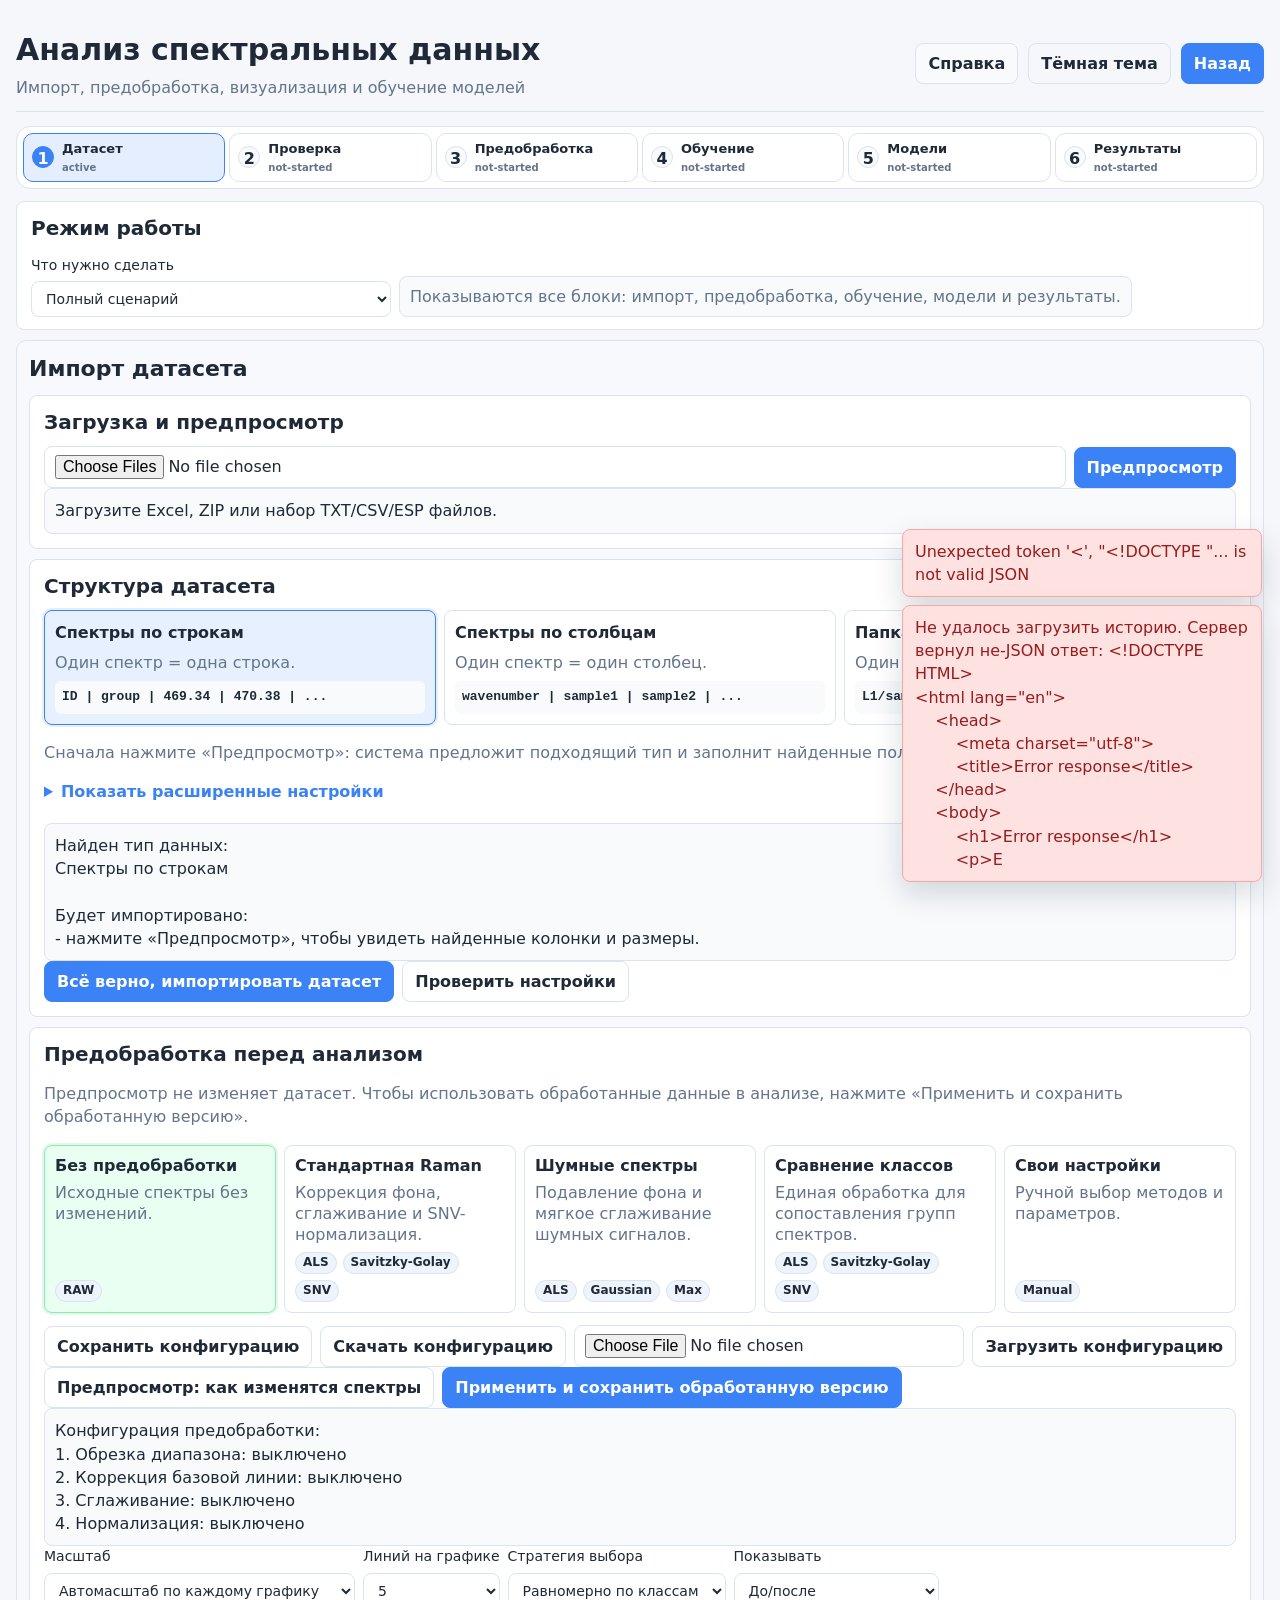
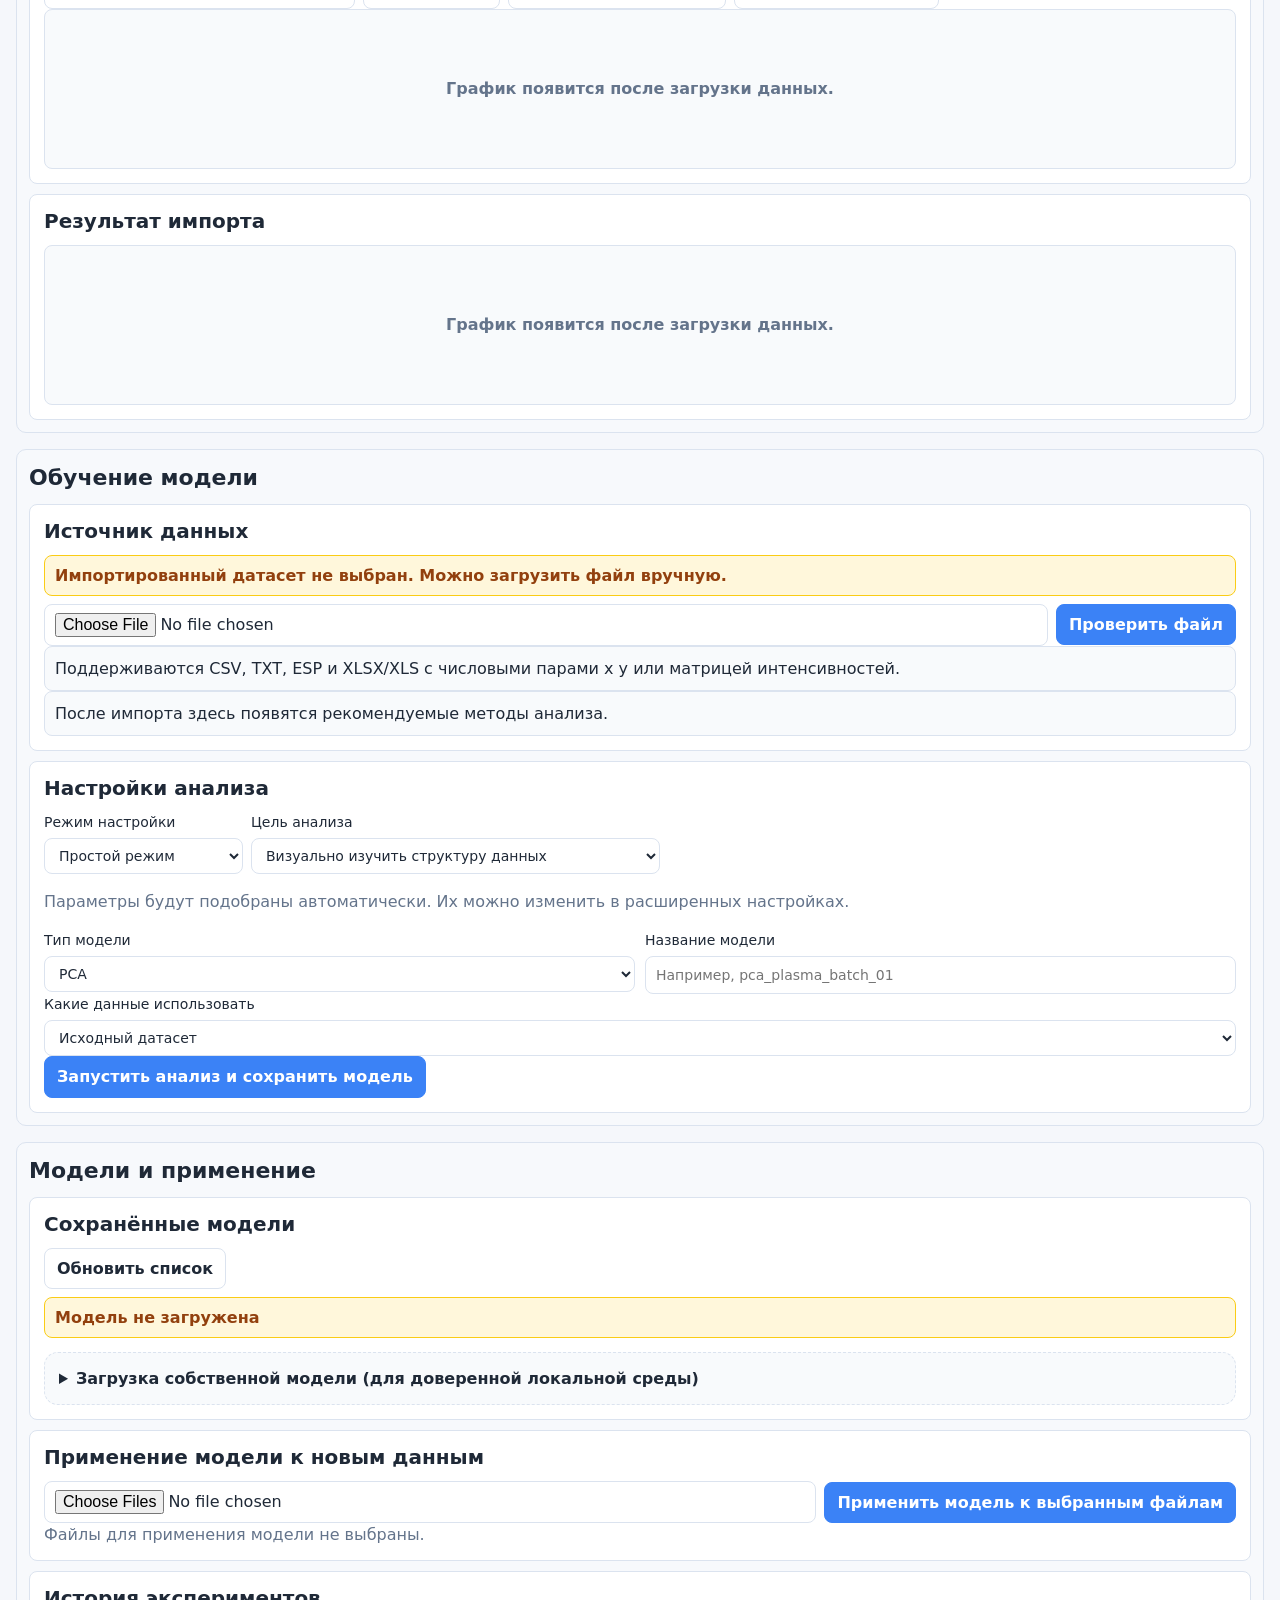
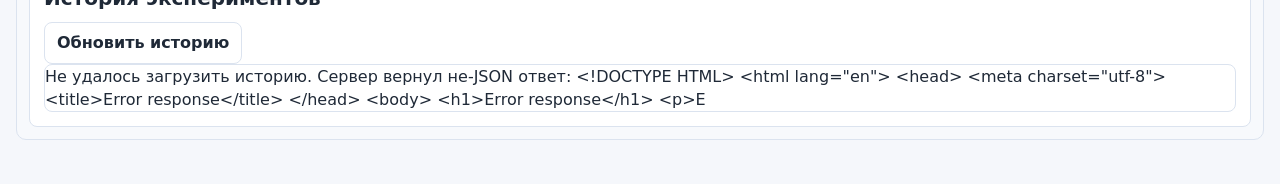
==== templates/analysis.html @ d599a241 "Commit3_reset" ====
<!DOCTYPE html>
<html lang="ru">
<head>
    <meta charset="UTF-8">
    <meta name="viewport" content="width=device-width, initial-scale=1.0">
    <title>Модуль анализа спектров</title>
    <script>
        document.documentElement.dataset.theme = localStorage.getItem("theme") === "dark" ? "dark" : "light";
    </script>
    <link rel="stylesheet" href="/static/analysis.css">
    <script src="https://cdn.plot.ly/plotly-2.30.0.min.js"></script>
    <script defer src="/static/analysis.js?v=analysis-engineering-workflow-1"></script>
</head>
<body>
<div class="analysis-shell">
    <header class="topbar">
        <div>
            <h1>Анализ спектральных данных</h1>
            <p class="muted">Импорт, предобработка, визуализация и обучение моделей</p>
        </div>
        <div class="topbar-actions">
            <button id="help-open-btn" class="btn btn-secondary">Справка</button>
            <button id="theme-toggle-btn" class="btn btn-ghost" type="button">Тёмная тема</button>
            <a href="/" class="btn btn-primary">Назад</a>
        </div>
    </header>
    <nav class="workflow-stepper" aria-label="Этапы анализа">
        <button type="button" class="workflow-step workflow-tab workflow-tab--active" data-step="import" data-target-section="import-section"><span class="step-index">1</span><span class="step-label">Датасет</span><span class="step-state">active</span></button>
        <button type="button" class="workflow-step workflow-tab" data-step="check" data-target-section="dataset-ready-card"><span class="step-index">2</span><span class="step-label">Проверка</span><span class="step-state">not-started</span></button>
        <button type="button" class="workflow-step workflow-tab" data-step="preprocess" data-target-section="preprocessing-card"><span class="step-index">3</span><span class="step-label">Предобработка</span><span class="step-state">not-started</span></button>
        <button type="button" class="workflow-step workflow-tab" data-step="train" data-target-section="training-section"><span class="step-index">4</span><span class="step-label">Обучение</span><span class="step-state">not-started</span></button>
        <button type="button" class="workflow-step workflow-tab" data-step="models" data-target-section="models-section"><span class="step-index">5</span><span class="step-label">Модели</span><span class="step-state">not-started</span></button>
        <button type="button" class="workflow-step workflow-tab" data-step="results" data-target-section="results-section"><span class="step-index">6</span><span class="step-label">Результаты</span><span class="step-state">not-started</span></button>
    </nav>
    <div id="global-status" class="global-status" style="display:none;">
        <div class="spinner"></div>
        <div>
            <strong id="global-status-title">Запрос отправлен на сервер</strong>
            <div id="global-status-text">Дождитесь завершения обработки.</div>
            <div class="progress"><div id="global-progress-bar" class="progress-bar"></div></div>
        </div>
    </div>
    <div id="global-loading-indicator" class="global-loading-indicator" style="display:none;">
        <div class="spinner"></div>
        <span id="global-loading-text">Выполняется...</span>
    </div>
    <div id="toast-stack" class="toast-stack" aria-live="polite"></div>
    <dialog id="help-dialog" class="help-dialog">
        <div class="help-header">
            <h2>Справка по модулю анализа</h2>
            <button id="help-close-btn" class="btn" type="button">Закрыть</button>
        </div>
        <div class="help-content">
            <h3>Общий порядок работы</h3>
            <p>Загрузите датасет, проверьте структуру и график, при необходимости примените предобработку, выберите цель анализа, запустите модель, затем посмотрите метрики, графики и скачайте результаты. Все запуски сохраняются в истории текущего пользователя.</p>
            <h3>Режимы работы</h3>
            <p>Полный сценарий показывает весь процесс. «Правильный датасет» подходит для готового CSV/XLSX. «Только предобработка» нужен для получения processed-версии. «Только обучение» оставляет импорт готового датасета и модели. «Применение сохранённой модели» показывает модели и prediction. «История экспериментов» открывает старые run, ZIP и удаление.</p>
            <h3>Формат правильного датасета</h3>
            <pre>sample_id | target | source_sheet | source_file | 473.50 | 474.10 | ...</pre>
            <h3>Target</h3>
            <p><strong>categorical</strong> — классификация. <strong>numeric</strong> — регрессия концентрации или числового параметра. Если target отсутствует, доступны PCA и кластеризация.</p>
            <h3>Методы</h3>
            <p>PCA показывает визуальную структуру. PLS-DA, SVM, Random Forest и Decision Tree решают классификацию. k-means и HCA ищут группы без target. PLS Regression и SVR предсказывают числовой target.</p>
            <h3>Предобработка</h3>
            <p>Baseline correction убирает фон, smoothing снижает шум, normalization приводит спектры к сопоставимому масштабу. Raw — исходные данные, processed — сохранённая обработанная версия.</p>
            <h3>Результаты</h3>
            <p>Для классификации выводятся accuracy, precision, recall, F1 и confusion matrix. Для регрессии — R2, RMSE, MAE, график факт/прогноз и остатки.</p>
            <h3>Частые ошибки</h3>
            <p>Нет target для supervised-метода, target не того типа, processed dataset ещё не создан, датасет слишком маленький, или новая спектральная сетка не совпадает с сеткой, на которой обучалась модель.</p>
            <div class="line-controls wrap">
                <button id="download-example-csv-btn" class="btn" type="button">Скачать пример правильного датасета</button>
                <button id="download-template-xlsx-btn" class="btn" type="button">Скачать шаблон Excel</button>
            </div>
        </div>
    </dialog>

    <section class="card workflow-mode-card">
        <h2>Режим работы</h2>
        <div class="line-controls wrap">
            <label>Что нужно сделать
                <select id="workflow-mode" class="input-field">
                    <option value="full">Полный сценарий</option>
                    <option value="standard">У меня уже есть правильный датасет</option>
                    <option value="preprocess">Только предобработка</option>
                    <option value="train">Только обучение модели</option>
                    <option value="infer">Применение сохранённой модели</option>
                    <option value="history">История экспериментов</option>
                </select>
            </label>
            <span id="workflow-mode-hint" class="muted">Показываются все блоки: импорт, предобработка, обучение, модели и результаты.</span>
        </div>
    </section>

    <section class="major-block" id="import-section">
        <h2 class="major-title">Импорт датасета</h2>

        <section class="card" id="standard-import-card" style="display:none;">
            <h3>Загрузить правильный датасет</h3>
            <p class="muted">Формат: sample_id | target | source_sheet | source_file | 469.34 | 470.38 | ...</p>
            <div class="line-controls wrap">
                <input id="standard-dataset-file" type="file" accept=".csv,.xlsx,.xls">
                <button id="standard-dataset-import-btn" class="btn btn-primary" type="button">Загрузить правильный датасет</button>
            </div>
            <div id="standard-dataset-result" class="result-box">Если файл уже приведён к единому виду, полный мастер импорта не нужен.</div>
        </section>

        <section class="card" id="import-result-card" style="display:none;">
            <h3>Загрузка и предпросмотр</h3>
            <div class="line-controls wrap">
                <input id="dataset-files" type="file" accept=".xlsx,.xls,.csv,.txt,.esp,.zip" multiple>
                <button id="dataset-preview-btn" class="btn btn-primary">Предпросмотр</button>
            </div>
            <div id="dataset-preview-result" class="result-box">Загрузите Excel, ZIP или набор TXT/CSV/ESP файлов.</div>
        </section>

        <section class="card">
            <h3>Структура датасета</h3>
            <div class="layout-cards" id="dataset-layout-cards">
                <button type="button" class="layout-card" data-layout="excel_rows">
                    <strong>Спектры по строкам</strong>
                    <span>Один спектр = одна строка.</span>
                    <code>ID | group | 469.34 | 470.38 | ...</code>
                </button>
                <button type="button" class="layout-card" data-layout="excel_columns">
                    <strong>Спектры по столбцам</strong>
                    <span>Один спектр = один столбец.</span>
                    <code>wavenumber | sample1 | sample2 | ...</code>
                </button>
                <button type="button" class="layout-card" data-layout="txt_folder">
                    <strong>Папка или ZIP</strong>
                    <span>Один TXT/CSV-файл = один спектр.</span>
                    <code>L1/sample.txt, M1/sample.txt</code>
                </button>
            </div>
            <select id="dataset-layout" class="input-field hidden-control">
                <option value="excel_rows">Спектры по строкам</option>
                <option value="excel_columns">Спектры по столбцам</option>
                <option value="txt_folder">Папка или ZIP</option>
                <option value="long_table" disabled>Длинный формат (планируется)</option>
            </select>
            <p id="dataset-auto-note" class="muted">Сначала нажмите «Предпросмотр»: система предложит подходящий тип и заполнит найденные поля.</p>

            <details id="dataset-advanced-settings">
                <summary>Показать расширенные настройки</summary>
                <div class="grid">
                    <label class="dataset-field" data-visible-for="excel_rows excel_columns">Лист Excel
                        <span class="field-hint">Лист, из которого будут взяты строки или спектры.</span>
                        <select id="dataset-sheet" class="input-field"></select>
                    </label>
                    <div class="dataset-field dataset-sheet-picker" data-visible-for="excel_rows excel_columns">
                        <div class="field-label">Листы Excel</div>
                        <span class="field-hint">Выберите один или несколько листов для импорта.</span>
                        <div class="line-controls wrap">
                            <button id="dataset-sheets-select-all" class="btn" type="button">Выбрать все</button>
                            <button id="dataset-sheets-clear" class="btn" type="button">Снять все</button>
                        </div>
                        <div id="dataset-sheets-checkboxes" class="checkbox-list"></div>
                        <select id="dataset-sheets" class="input-field hidden-control" multiple size="3"></select>
                    </div>
                    <label class="dataset-field" data-visible-for="excel_rows excel_columns">Как использовать выбранные листы
                        <span class="field-hint">Для Raman_krov_SSZ-zdorovye.xlsx используйте «Каждый лист = отдельный класс».</span>
                        <select id="dataset-sheet-mode" class="input-field">
                            <option value="sheet_as_class">Каждый лист = отдельный класс</option>
                            <option value="merge">Объединить выбранные листы в один датасет</option>
                            <option value="single_sheet">Использовать только один лист</option>
                        </select>
                    </label>
                    <label class="dataset-field" data-visible-for="excel_rows">ID-колонка
                        <span class="field-hint">Колонка, по которой определяется имя или номер образца.</span>
                        <select id="dataset-id-column" class="input-field"></select>
                    </label>
                    <label class="dataset-field" data-visible-for="excel_rows">Target-колонка
                        <span class="field-hint">Колонка с классом или значением, которое модель должна предсказывать.</span>
                        <select id="dataset-target-column" class="input-field"></select>
                    </label>
                    <label class="dataset-field" data-visible-for="excel_columns">Колонка спектральной оси
                        <span class="field-hint">Колонка с волновыми числами или длинами волн. Используется только если спектры расположены по столбцам.</span>
                        <select id="dataset-axis-column" class="input-field"></select>
                    </label>
                    <label class="dataset-field" data-visible-for="txt_folder">X-колонка
                        <span class="field-hint">Для TXT/CSV обычно первая числовая колонка: #Wave.</span>
                        <input id="dataset-x-column" class="input-field" type="text" value="#Wave">
                    </label>
                    <label class="dataset-field" data-visible-for="txt_folder">Intensity-колонка
                        <span class="field-hint">Для TXT/CSV обычно вторая числовая колонка: #Intensity.</span>
                        <input id="dataset-y-column" class="input-field" type="text" value="#Intensity">
                    </label>
                    <label class="dataset-field" data-visible-for="excel_rows excel_columns txt_folder">Target-источник
                        <span class="field-hint">Откуда брать классы/целевые значения.</span>
                        <select id="dataset-target-source" class="input-field">
                            <option value="column">Колонка таблицы</option>
                            <option value="sheet_name">Имя листа Excel</option>
                            <option value="folder_name">Имя папки</option>
                            <option value="file_name">Имя файла</option>
                            <option value="manual">Один общий класс</option>
                            <option value="none">Без target</option>
                        </select>
                    </label>
                    <label class="dataset-field" data-visible-for="excel_columns txt_folder" data-target-source-field="manual">Общий класс
                        <span class="field-hint">Используется, если всем спектрам нужно назначить один класс.</span>
                        <input id="dataset-manual-target" class="input-field" type="text" placeholder="Например, control">
                    </label>
                    <label class="dataset-field" data-visible-for="excel_columns txt_folder">Общая спектральная сетка
                        <span class="field-hint">Если оси отличаются, спектры можно привести к общей сетке.</span>
                        <select id="dataset-grid-mode" class="input-field">
                            <option value="intersection">Пересечение диапазонов</option>
                            <option value="first_axis">Ось первого спектра</option>
                            <option value="manual">Задать вручную</option>
                            <option value="cancel">Отменить импорт при разных осях</option>
                        </select>
                    </label>
                </div>
                <div class="subcard">
                    <h4>Параметры измерений</h4>
                    <p class="muted">Необязательно. Эти данные сохраняются в metadata датасета, config JSON и metadata модели.</p>
                    <div class="grid">
                        <label>Ширина входной щели
                            <input id="meta-slit-width" class="input-field" type="text" placeholder="Например, 50 мкм">
                        </label>
                        <label>Штрихов решётки, lines/mm
                            <input id="meta-grating-lines" class="input-field" type="number" min="1" placeholder="Например, 1200">
                        </label>
                        <label>Длина волны лазера
                            <input id="meta-laser-wavelength" class="input-field" type="text" placeholder="Например, 785 нм">
                        </label>
                        <label>Время интеграции
                            <input id="meta-integration-time" class="input-field" type="text" placeholder="Например, 10 s">
                        </label>
                        <label>Число накоплений
                            <input id="meta-accumulation-count" class="input-field" type="number" min="1">
                        </label>
                        <label>Спектрометр
                            <input id="meta-spectrometer-name" class="input-field" type="text" placeholder="Название прибора">
                        </label>
                    </div>
                </div>
                <p class="muted" id="dataset-feature-hint">Спектральные признаки будут определены автоматически.</p>
            </details>

            <div id="dataset-check-summary" class="result-box">Проверка перед импортом появится после предпросмотра.</div>
            <div class="line-controls wrap">
                <button id="dataset-import-btn" class="btn btn-primary">Всё верно, импортировать датасет</button>
                <button id="dataset-validate-btn" class="btn">Проверить настройки</button>
            </div>
        </section>

        <section class="card" id="dataset-ready-card" style="display:none;">
            <h3>Датасет готов к анализу</h3>
            <div id="dataset-ready-summary" class="result-box"></div>
            <div class="line-controls wrap dataset-main-actions">
                <button id="dataset-use-btn" class="btn btn-primary" title="Использовать активный датасет в блоке обучения">Использовать для обучения модели</button>
                <button id="dataset-show-plot-btn" class="btn" title="Показать несколько спектров для визуальной проверки">Показать график датасета</button>
                <button id="dataset-export-csv-btn" class="btn" title="CSV — для повторной загрузки и анализа">Скачать правильный CSV</button>
                <button id="dataset-export-xlsx-btn" class="btn" title="XLSX — для просмотра в Excel">Скачать правильный XLSX</button>
                <button id="dataset-reset-btn" class="btn">Импортировать другой датасет</button>
            </div>
            <label id="standard-preprocess-toggle-wrap" class="compact-toggle" style="display:none;">
                <input id="standard-apply-preprocessing" type="checkbox">
                применить стандартную предобработку перед обучением
            </label>
            <div id="compact-preprocessing-row" class="compact-preprocessing-row" style="display:none;">
                <strong>Предобработка: не применяется</strong>
                <div class="line-controls wrap">
                    <button id="compact-preprocessing-plot-btn" class="btn btn-secondary" type="button">Показать график</button>
                    <button id="show-preprocessing-settings-btn" class="btn btn-secondary" type="button">Открыть настройки предобработки</button>
                </div>
            </div>
            <details class="export-details">
                <summary>Дополнительный экспорт</summary>
                <div class="line-controls wrap">
                    <button id="dataset-export-zip-btn" class="btn" title="ZIP — полный пакет данных и настроек">Скачать ZIP-пакет</button>
                    <button id="dataset-export-processed-csv-btn" class="btn" disabled title="Processed CSV — обработанная версия для анализа">Скачать processed CSV</button>
                    <button id="dataset-export-processed-xlsx-btn" class="btn" disabled title="Processed XLSX — обработанная версия для Excel">Скачать processed XLSX</button>
                    <button id="dataset-export-processed-zip-btn" class="btn" disabled title="Processed ZIP — обработанные данные и настройки">Скачать processed ZIP</button>
                    <button id="dataset-metadata-download-btn" class="btn" title="JSON — summary и metadata датасета">Скачать metadata JSON</button>
                    <button id="dataset-config-download-btn" class="btn" title="JSON — техническая конфигурация импорта">Скачать config JSON</button>
                    <button id="preprocessing-config-download-btn" class="btn" disabled title="JSON — параметры предобработки">Скачать preprocessing JSON</button>
                </div>
            </details>
        </section>

        <section class="card" id="preprocessing-card" style="display:none;">
            <h3>Предобработка перед анализом</h3>
            <p class="muted">Предпросмотр не изменяет датасет. Чтобы использовать обработанные данные в анализе, нажмите «Применить и сохранить обработанную версию».</p>
            <div class="preset-cards">
                <button type="button" class="preprocess-preset-card preset-card preset-card--active" data-preset="none">
                    <div class="preset-title">Без предобработки</div>
                    <div class="preset-description">Исходные спектры без изменений.</div>
                    <div class="preset-badges"><span>RAW</span></div>
                </button>
                <button type="button" class="preprocess-preset-card preset-card" data-preset="raman_standard">
                    <div class="preset-title">Стандартная Raman</div>
                    <div class="preset-description">Коррекция фона, сглаживание и SNV-нормализация.</div>
                    <div class="preset-badges"><span>ALS</span><span>Savitzky-Golay</span><span>SNV</span></div>
                </button>
                <button type="button" class="preprocess-preset-card preset-card" data-preset="noisy">
                    <div class="preset-title">Шумные спектры</div>
                    <div class="preset-description">Подавление фона и мягкое сглаживание шумных сигналов.</div>
                    <div class="preset-badges"><span>ALS</span><span>Gaussian</span><span>Max</span></div>
                </button>
                <button type="button" class="preprocess-preset-card preset-card" data-preset="class_comparison">
                    <div class="preset-title">Сравнение классов</div>
                    <div class="preset-description">Единая обработка для сопоставления групп спектров.</div>
                    <div class="preset-badges"><span>ALS</span><span>Savitzky-Golay</span><span>SNV</span></div>
                </button>
                <button type="button" class="preprocess-preset-card preset-card" data-preset="custom">
                    <div class="preset-title">Свои настройки</div>
                    <div class="preset-description">Ручной выбор методов и параметров.</div>
                    <div class="preset-badges"><span>Manual</span></div>
                </button>
            </div>
            <select id="preprocessing-preset" class="hidden-control">
                <option value="none">Без предобработки</option>
                <option value="raman_standard">Стандартная Raman</option>
                <option value="noisy">Шумные спектры</option>
                <option value="class_comparison">Сравнение классов</option>
                <option value="custom">Свои настройки</option>
            </select>

            <div class="processing-blocks">
                <label><input type="checkbox" id="block-data-check" checked> Загрузка и проверка данных</label>
                <label><input type="checkbox" id="block-baseline"> Коррекция базовой линии</label>
                <label><input type="checkbox" id="block-smoothing"> Сглаживание</label>
                <label><input type="checkbox" id="block-normalization"> Нормализация</label>
                <label><input type="checkbox" id="block-peaks"> Поиск пиков</label>
                <label><input type="checkbox" id="block-pca"> Разведочный анализ PCA</label>
                <label><input type="checkbox" id="block-model-compare"> Сравнение моделей</label>
                <label><input type="checkbox" id="block-export" checked> Экспорт результатов</label>
            </div>

            <details id="preprocessing-advanced">
                <summary>Показать расширенные настройки</summary>
                <div class="grid">
                    <label>Коррекция базовой линии
                        <span class="field-hint">ALS удаляет плавный фон спектра, часто возникающий из-за флуоресценции.</span>
                        <select id="pre-baseline-method" class="input-field">
                            <option value="off">Выключено</option>
                            <option value="als">ALS</option>
                            <option value="polynomial">Polynomial</option>
                            <option value="rolling_ball">Rolling Ball</option>
                        </select>
                    </label>
                    <label>Сглаживание
                        <span class="field-hint">Savitzky-Golay уменьшает шум и сохраняет форму пиков.</span>
                        <select id="pre-smoothing-method" class="input-field">
                            <option value="off">Выключено</option>
                            <option value="savgol">Savitzky-Golay</option>
                            <option value="gaussian">Gaussian</option>
                            <option value="moving_average">Moving Average</option>
                            <option value="whittaker">Whittaker</option>
                        </select>
                    </label>
                    <label>Нормализация
                        <span class="field-hint">SNV помогает сравнивать спектры разной интенсивности.</span>
                        <select id="pre-normalization-method" class="input-field">
                            <option value="off">Выключено</option>
                            <option value="snv">SNV</option>
                            <option value="max">По максимуму</option>
                            <option value="vector">Векторная</option>
                            <option value="area">По площади</option>
                        </select>
                    </label>
                </div>
                <div class="grid preprocessing-params">
                    <label data-pre-param="als">ALS lambda <input id="pre-als-lambda" class="input-field" type="number" value="100000" step="1000"></label>
                    <label data-pre-param="als">ALS p <input id="pre-als-p" class="input-field" type="number" value="0.01" step="0.01" min="0.001" max="0.999"></label>
                    <label data-pre-param="als">ALS iterations <input id="pre-als-iterations" class="input-field" type="number" value="10" min="1"></label>
                    <label data-pre-param="polynomial">Polynomial degree <input id="pre-poly-degree" class="input-field" type="number" value="3" min="1"></label>
                    <label data-pre-param="polynomial">Polynomial iterations <input id="pre-poly-iterations" class="input-field" type="number" value="10" min="1"></label>
                    <label data-pre-param="polynomial">Polynomial asymmetry <input id="pre-poly-asymmetry" class="input-field" type="number" value="0.01" step="0.01" min="0.001" max="1"></label>
                    <label data-pre-param="rolling_ball">Rolling radius <input id="pre-rolling-radius" class="input-field" type="number" value="50" min="1"></label>
                    <label data-pre-param="rolling_ball">Rolling units
                        <select id="pre-rolling-units" class="input-field">
                            <option value="x">spectral_axis</option>
                            <option value="points">points</option>
                        </select>
                    </label>
                    <label data-pre-param="savgol">SG window_length <input id="pre-sg-window" class="input-field" type="number" value="15" min="3" step="2"></label>
                    <label data-pre-param="savgol">SG polyorder <input id="pre-sg-polyorder" class="input-field" type="number" value="3" min="1"></label>
                    <label data-pre-param="gaussian">Gaussian sigma <input id="pre-gaussian-sigma" class="input-field" type="number" value="2" min="0.1" step="0.1"></label>
                    <label data-pre-param="moving_average">Moving window <input id="pre-ma-window" class="input-field" type="number" value="5" min="2"></label>
                    <label data-pre-param="whittaker">Whittaker lambda <input id="pre-whittaker-lambda" class="input-field" type="number" value="1000" min="1"></label>
                    <label data-pre-param="whittaker">Whittaker order <input id="pre-whittaker-order" class="input-field" type="number" value="2" min="1"></label>
                    <label>Обрезать диапазон
                        <select id="pre-crop-enabled" class="input-field">
                            <option value="false">Нет</option>
                            <option value="true">Да</option>
                        </select>
                    </label>
                    <label data-pre-param="crop">min_axis <input id="pre-crop-min" class="input-field" type="number" step="0.01"></label>
                    <label data-pre-param="crop">max_axis <input id="pre-crop-max" class="input-field" type="number" step="0.01"></label>
                </div>
            </details>
            <details id="peaks-block-settings" style="display:none;">
                <summary>Параметры поиска пиков</summary>
                <div class="grid">
                    <label>Метод поиска пиков
                        <select id="peak-method" class="input-field">
                            <option value="find_peaks">find_peaks</option>
                            <option value="second_derivative">вторая производная</option>
                        </select>
                    </label>
                    <label>width <input id="peak-width" class="input-field" type="number" value="1" min="1"></label>
                    <label>prominence <input id="peak-prominence" class="input-field" type="number" value="1" min="0" step="0.1"></label>
                </div>
            </details>
            <div class="line-controls wrap">
                <button id="save-analysis-config-btn" class="btn" type="button">Сохранить конфигурацию</button>
                <button id="download-analysis-config-btn" class="btn" type="button">Скачать конфигурацию</button>
                <input id="load-analysis-config-file" type="file" accept=".json">
                <button id="load-analysis-config-btn" class="btn" type="button">Загрузить конфигурацию</button>
            </div>
            <div class="line-controls wrap">
                <button id="preprocessing-preview-btn" class="btn">Предпросмотр: как изменятся спектры</button>
                <button id="preprocessing-apply-btn" class="btn btn-primary">Применить и сохранить обработанную версию</button>
            </div>
            <div id="preprocessing-result" class="result-note"></div>
            <div id="preprocessing-config-view" class="result-box"></div>
            <div class="line-controls wrap">
                <label>Масштаб
                    <select id="pre-plot-scale" class="input-field">
                        <option value="autoscale">Автомасштаб по каждому графику</option>
                        <option value="shared_y">Единая шкала Y</option>
                        <option value="view_normalized">Нормировать только для просмотра</option>
                    </select>
                </label>
                <label>Линий на графике
                    <select id="pre-plot-limit" class="input-field">
                        <option value="5">5</option>
                        <option value="3">3</option>
                        <option value="10">10</option>
                        <option value="20">20</option>
                        <option value="all">Все</option>
                    </select>
                </label>
                <label>Стратегия выбора
                    <select id="pre-plot-strategy" class="input-field">
                        <option value="balanced_by_class">Равномерно по классам</option>
                        <option value="random">Случайные спектры</option>
                        <option value="first_n">Первые N</option>
                    </select>
                </label>
                <label>Показывать
                    <select id="pre-plot-visibility" class="input-field">
                        <option value="before_after">До/после</option>
                        <option value="raw_only">Только исходные</option>
                        <option value="processed_only">Только обработанные</option>
                        <option value="class_means">Средние по классам</option>
                    </select>
                </label>
            </div>
            <div id="preprocessing-plot" class="plot-box"></div>
        </section>

        <section class="card">
            <h3>Результат импорта</h3>
            <div id="dataset-validation-result" class="result-note"></div>
            <div id="dataset-summary" class="result-box"></div>
            <div id="dataset-plot" class="plot-box"></div>
        </section>
    </section>

    <section class="major-block" id="training-section">
        <h2 class="major-title">Обучение модели</h2>

        <section class="card">
            <h3>Источник данных</h3>
            <div id="active-dataset-badge" class="loaded-badge loaded-badge--empty">Импортированный датасет не выбран. Можно загрузить файл вручную.</div>
            <div class="line-controls" id="manual-train-upload-row">
                <input id="train-file" type="file" accept=".csv,.txt,.esp,.xlsx,.xls">
                <button id="preview-btn" class="btn btn-primary">Проверить файл</button>
            </div>
            <div id="preview-result" class="result-box">Поддерживаются CSV, TXT, ESP и XLSX/XLS с числовыми парами x y или матрицей интенсивностей.</div>
            <div id="analysis-recommendations" class="result-box">После импорта здесь появятся рекомендуемые методы анализа.</div>
        </section>

        <section class="card">
            <h3>Настройки анализа</h3>
            <div class="line-controls wrap">
                <label>Режим настройки
                    <select id="model-config-mode" class="input-field">
                        <option value="simple">Простой режим</option>
                        <option value="advanced">Расширенный режим</option>
                    </select>
                </label>
                <label>Цель анализа
                    <select id="analysis-goal" class="input-field">
                        <option value="explore">Визуально изучить структуру данных</option>
                        <option value="classify">Классифицировать спектры</option>
                        <option value="cluster">Найти группы без заранее заданных классов</option>
                        <option value="regress">Предсказать концентрацию / числовой параметр</option>
                        <option value="compare_regression">Сравнить регрессионные модели</option>
                        <option value="compare">Сравнить методы</option>
                    </select>
                </label>
            </div>
            <p id="target-source-note" class="loaded-badge loaded-badge--ok" style="display:none;"></p>
            <p id="auto-model-note" class="muted">Параметры будут подобраны автоматически. Их можно изменить в расширенных настройках.</p>
            <div class="grid model-advanced-field">
                <label>Тип модели
                    <select id="model-type" class="input-field">
                        <option value="pca">PCA</option>
                        <option value="plsda">PLS-DA (классификация)</option>
                        <option value="pls">PLS Regression</option>
                        <option value="svm">SVM (классификация)</option>
                        <option value="random_forest">Random Forest</option>
                        <option value="decision_tree">Decision Tree</option>
                        <option value="kmeans">k-means</option>
                        <option value="hca">HCA</option>
                        <option value="svr">SVR</option>
                        <option value="compare_classification">Сравнить классификаторы</option>
                        <option value="compare_regression">Сравнить регрессоры</option>
                        <option value="compare_clustering">Сравнить кластеризацию</option>
                    </select>
                </label>
                <label>Название модели
                    <input id="model-name" class="input-field" type="text" placeholder="Например, pca_plasma_batch_01">
                </label>
                <label data-model-param="n_components">n_components
                    <input id="n-components" class="input-field" type="number" min="1" placeholder="2">
                </label>
                <label data-model-param="n_clusters">n_clusters
                    <input id="model-n-clusters" class="input-field" type="number" min="2" value="2">
                </label>
                <label data-model-param="kernel">kernel
                    <select id="model-kernel" class="input-field">
                        <option value="rbf">rbf</option>
                        <option value="linear">linear</option>
                        <option value="poly">poly</option>
                        <option value="sigmoid">sigmoid</option>
                    </select>
                </label>
                <label data-model-param="C">C
                    <input id="model-c" class="input-field" type="number" min="0.01" step="0.1" value="1.0">
                </label>
                <label data-model-param="gamma">gamma
                    <input id="model-gamma" class="input-field" type="text" value="scale">
                </label>
                <label data-model-param="epsilon">epsilon
                    <input id="model-epsilon" class="input-field" type="number" min="0" step="0.05" value="0.1">
                </label>
                <label data-model-param="n_estimators">n_estimators
                    <input id="model-n-estimators" class="input-field" type="number" min="1" step="10" value="200">
                </label>
                <label data-model-param="max_depth">max_depth
                    <input id="model-max-depth" class="input-field" type="number" min="1" placeholder="без ограничения">
                </label>
                <label data-model-param="class_weight">class_weight
                    <select id="model-class-weight" class="input-field">
                        <option value="">none</option>
                        <option value="balanced">balanced</option>
                    </select>
                </label>
                <label data-model-param="linkage">linkage
                    <select id="model-linkage" class="input-field">
                        <option value="ward">ward</option>
                        <option value="complete">complete</option>
                        <option value="average">average</option>
                        <option value="single">single</option>
                    </select>
                </label>
            </div>

            <label id="targets-wrap" class="model-advanced-field">Target-значения (для PLS/PLS-DA, через запятую или с новой строки)
                <textarea id="target-values" class="input-field" rows="3" placeholder="0,0,0,1,1,1"></textarea>
            </label>
            <div class="line-controls wrap model-advanced-field" id="targets-import-wrap">
                <input id="targets-file" type="file" accept=".txt,.csv">
                <button id="load-targets-btn" class="btn">Подставить targets в поле</button>
                <span id="targets-file-hint" class="muted"></span>
            </div>

            <div class="grid model-advanced-field">
                <label>Какие данные использовать
                    <select id="train-dataset-version" class="input-field">
                        <option value="raw">Исходный датасет</option>
                        <option value="processed" disabled>Предобработанный датасет</option>
                    </select>
                </label>
                <label data-model-param="validation">Валидация
                    <select id="do-validation" class="input-field">
                        <option value="true">Включена (train/test)</option>
                        <option value="false">Выключена</option>
                    </select>
                </label>
                <label data-model-param="test_size">test_size (0.1 - 0.5)
                    <input id="test-size" class="input-field" type="number" min="0.1" max="0.5" step="0.05" value="0.3">
                </label>
                <label data-model-param="random_state">random_state
                    <input id="random-state" class="input-field" type="number" step="1" value="42">
                </label>
            </div>

            <button id="train-btn" class="btn btn-primary">Запустить анализ и сохранить модель</button>
        </section>
    </section>

    <section class="major-block" id="models-section">
        <h2 class="major-title">Модели и применение</h2>

        <section class="card" id="infer-section">
            <h3>Сохранённые модели</h3>
            <div class="line-controls wrap">
                <button id="refresh-models-btn" class="btn">Обновить список</button>
            </div>
            <div id="loaded-model-badge" class="loaded-badge loaded-badge--empty">Модель не загружена</div>
            <div id="models-list" class="models-list"></div>
            <div id="model-metadata-card" class="metadata-card" style="display:none;"></div>

            <details class="subcard">
                <summary>Загрузка собственной модели (для доверенной локальной среды)</summary>
                <p class="muted">Внешние joblib-модели небезопасны для публичного сервера. Используйте этот блок только локально, если включён ALLOW_MODEL_UPLOADS.</p>
                <div class="grid">
                    <label>Файл модели (.joblib, только доверенная среда)
                        <input id="upload-model-file" type="file" accept=".joblib">
                    </label>
                    <label>Файл метаданных (.json, опционально)
                        <input id="upload-meta-file" type="file" accept=".json">
                    </label>
                    <label>Тип модели
                        <select id="upload-model-type" class="input-field">
                            <option value="pca">pca</option>
                            <option value="pls">pls</option>
                            <option value="plsda">plsda</option>
                        </select>
                    </label>
                </div>
                <div class="line-controls">
                    <input id="upload-model-name" class="input-field" type="text" placeholder="Название модели (опционально)">
                    <button id="upload-model-btn" class="btn">Загрузить модель на сервер</button>
                </div>
            </details>
        </section>

        <section class="card" id="model-apply-card">
            <h3>Применение модели к новым данным</h3>
            <div class="line-controls wrap">
                <input id="infer-file" type="file" accept=".csv,.txt,.esp,.xlsx,.xls" multiple>
                <button id="infer-btn" class="btn btn-primary">Применить модель к выбранным файлам</button>
            </div>
            <div id="infer-files-hint" class="muted"></div>
        </section>

        <section class="card" id="results-section" style="display:none;">
            <h3>Результаты</h3>
            <div class="result-tabs" role="tablist" aria-label="Разделы результата">
                <button type="button" class="result-tab result-tab--active" data-result-tab="summary">Сводка</button>
                <button type="button" class="result-tab" data-result-tab="metrics">Метрики</button>
                <button type="button" class="result-tab" data-result-tab="plots">Графики</button>
                <button type="button" class="result-tab" data-result-tab="download">Скачать</button>
                <button type="button" class="result-tab" data-result-tab="json">JSON</button>
            </div>
            <div class="result-panel" data-result-panel="summary">
                <div id="result-explainer" class="result-note"></div>
            </div>
            <div class="result-panel" data-result-panel="metrics" style="display:none;">
                <div id="validation-summary" class="metrics-grid"></div>
                <div id="comparison-result" class="result-box"></div>
            </div>
            <div class="result-panel" data-result-panel="plots" style="display:none;">
                <div id="validation-plot" class="plot-box plot-box-small"></div>
                <div id="plot" class="plot-box"></div>
            </div>
            <div class="result-panel" data-result-panel="download" style="display:none;">
                <div id="result-downloads" class="line-controls wrap"></div>
            </div>
            <div class="result-panel" data-result-panel="json" style="display:none;">
                <details id="raw-json-wrap" class="raw-json-wrap" style="display:none;">
                    <summary>Показать сырой JSON ответа</summary>
                    <pre id="text-result" class="result-box"></pre>
                </details>
            </div>
        </section>

        <section class="card" id="runs-section">
            <h3>История экспериментов</h3>
            <div class="line-controls wrap">
                <button id="refresh-runs-btn" class="btn" type="button">Обновить историю</button>
            </div>
            <div id="runs-list" class="models-list"></div>
        </section>
    </section>
</div>
</body>
</html>
---- static/analysis.css ----
:root,
html[data-theme="light"] {
    --bg: #f5f7fb;
    --surface: rgb(255, 255, 255);
    --surface-2: rgb(248, 250, 252);
    --surface-3: #eef4fb;
    --text: #1f2937;
    --muted: #64748b;
    --border: #dbe3ef;
    --primary: #3b82f6;
    --primary-hover: #2563eb;
    --on-primary: rgb(255, 255, 255);
    --success: #16a34a;
    --danger: #ef4444;
    --success-bg: #e8fff1;
    --success-border: #86efac;
    --success-text: #166534;
    --warning-bg: #fff7db;
    --warning-border: #facc15;
    --warning-text: #92400e;
    --danger-bg: #fee2e2;
    --danger-border: #fca5a5;
    --danger-text: #991b1b;
    --shadow: 0 18px 45px rgba(23, 32, 51, 0.08);
    --plot-bg: rgb(255, 255, 255);
    --line: var(--border);
    --card: var(--surface);
}

html[data-theme="dark"] {
    --bg: #0f172a;
    --surface: #111827;
    --surface-2: #1f2937;
    --surface-3: #263244;
    --text: #e5e7eb;
    --muted: #94a3b8;
    --border: #334155;
    --primary: #60a5fa;
    --primary-hover: #3b82f6;
    --on-primary: rgb(255, 255, 255);
    --success: #22c55e;
    --danger: #ef4444;
    --success-bg: #052e16;
    --success-border: #166534;
    --success-text: #86efac;
    --warning-bg: #422006;
    --warning-border: #854d0e;
    --warning-text: #facc15;
    --danger-bg: #450a0a;
    --danger-border: #991b1b;
    --danger-text: #fca5a5;
    --shadow: 0 18px 45px rgba(0, 0, 0, 0.32);
    --plot-bg: #111827;
}

* {
    box-sizing: border-box;
}

body {
    font-family: 'Inter', 'Segoe UI', system-ui, -apple-system, sans-serif;
    margin: 0;
    background: var(--bg);
    color: var(--text);
}

.result-box:empty,
.result-note:empty,
.metrics-grid:empty,
.models-list:empty,
.comparison-actions:empty {
    display: none;
}

.analysis-shell {
    width: calc(100vw - 32px);
    max-width: 1440px;
    margin: 0 auto;
    padding: 16px 0 28px;
}

.topbar {
    display: flex;
    align-items: center;
    justify-content: space-between;
    gap: 12px;
    margin-bottom: 14px;
    padding: 12px 0;
    border: 1px solid var(--border);
    border-width: 0 0 1px;
    border-radius: 0;
    background: transparent;
    box-shadow: none;
}

.topbar-actions {
    display: flex;
    gap: 10px;
    align-items: center;
    flex-wrap: wrap;
    justify-content: flex-end;
}

.topbar h1 {
    margin: 0;
    padding: 0;
    font-size: 30px;
    font-weight: 700;
    background: transparent;
    border: 0;
}

.muted {
    color: var(--muted);
}

.major-block {
    border: 1px solid var(--border);
    border-radius: 10px;
    padding: 14px;
    margin-bottom: 16px;
    background: var(--surface-2);
    box-shadow: none;
}

.major-title {
    margin: 2px 0 12px;
    font-size: 22px;
}

.workflow-stepper {
    position: sticky;
    top: 0;
    z-index: 5;
    display: grid;
    grid-template-columns: repeat(6, minmax(120px, 1fr));
    gap: 4px;
    padding: 6px;
    margin-bottom: 12px;
    border: 1px solid var(--border);
    border-radius: 14px;
    background: color-mix(in srgb, var(--surface) 94%, transparent);
    backdrop-filter: blur(10px);
}

.workflow-step {
    appearance: none;
    cursor: pointer;
    min-height: 46px;
    padding: 7px 9px;
    border: 1px solid var(--border);
    border-radius: 10px;
    color: var(--text);
    text-decoration: none;
    background: var(--surface);
    display: grid;
    grid-template-columns: auto 1fr;
    grid-template-areas: "index label" "index state";
    gap: 2px 8px;
    text-align: left;
}

.step-index {
    grid-area: index;
    width: 24px;
    height: 24px;
    border-radius: 999px;
    display: inline-grid;
    place-items: center;
    border: 1px solid var(--border);
    background: var(--surface-2);
    font-weight: 800;
}

.step-label {
    grid-area: label;
    font-weight: 800;
}

.step-state {
    grid-area: state;
    color: var(--muted);
    font-size: 11px;
    font-weight: 700;
}

.workflow-tab--active {
    border-color: var(--primary);
    color: var(--text);
    background: color-mix(in srgb, var(--primary) 14%, var(--surface));
}

.workflow-tab--active .step-index {
    background: var(--primary);
    border-color: var(--primary);
    color: var(--on-primary);
}

.workflow-tab--done {
    border-color: var(--success-border);
    color: var(--success-text);
    background: var(--success-bg);
}

.workflow-tab--done .step-index::before {
    content: "✓";
}

.workflow-tab--done .step-index {
    font-size: 0;
    background: var(--success-bg);
    color: var(--success-text);
    border-color: var(--success-border);
}

.workflow-tab--warning {
    border-color: var(--warning-border);
    color: var(--warning-text);
    background: var(--warning-bg);
}

.workflow-tab--error {
    border-color: var(--danger-border);
    color: var(--danger-text);
    background: var(--danger-bg);
}

.global-status {
    display: grid;
    grid-template-columns: auto 1fr;
    gap: 12px;
    align-items: center;
    padding: 12px;
    margin-bottom: 12px;
    border: 1px solid var(--primary);
    border-radius: 14px;
    background: color-mix(in srgb, var(--primary) 12%, var(--surface));
}

.global-loading-indicator {
    position: fixed;
    right: 24px;
    bottom: 24px;
    z-index: 80;
    display: flex;
    align-items: center;
    gap: 10px;
    max-width: min(420px, calc(100vw - 32px));
    padding: 12px 14px;
    border: 1px solid var(--border);
    border-radius: 12px;
    color: var(--text);
    background: var(--surface);
    box-shadow: var(--shadow);
}

.spinner {
    width: 22px;
    height: 22px;
    border: 3px solid color-mix(in srgb, var(--primary) 28%, var(--surface-2));
    border-top-color: var(--primary);
    border-radius: 50%;
    animation: spin 0.8s linear infinite;
}

.mini-spinner {
    width: 14px;
    height: 14px;
    margin-right: 8px;
    border: 2px solid rgba(255, 255, 255, 0.55);
    border-top-color: currentColor;
    border-radius: 50%;
    animation: spin 0.8s linear infinite;
}

@keyframes spin {
    to { transform: rotate(360deg); }
}

.progress {
    height: 7px;
    margin-top: 8px;
    border-radius: 999px;
    overflow: hidden;
    background: var(--surface-2);
}

.progress-bar {
    width: 0%;
    height: 100%;
    background: var(--primary);
    transition: width 0.25s ease;
}

.toast-stack {
    position: fixed;
    right: 18px;
    bottom: 18px;
    z-index: 20;
    display: grid;
    gap: 8px;
    max-width: 360px;
}

.toast {
    padding: 10px 12px;
    border-radius: 8px;
    border: 1px solid var(--border);
    background: var(--surface);
    box-shadow: 0 12px 30px rgba(15, 23, 42, 0.16);
    white-space: pre-wrap;
}

.toast--success {
    border-color: var(--success-border);
    background: var(--success-bg);
    color: var(--success-text);
}

.toast--warning {
    border-color: var(--warning-border);
    background: var(--warning-bg);
    color: var(--warning-text);
}

.toast--error {
    border-color: var(--danger-border);
    background: var(--danger-bg);
    color: var(--danger-text);
}

.toast--info {
    border-color: var(--border);
    background: var(--surface-3);
    color: var(--text);
}

.section-status {
    margin-bottom: 12px;
}

.section-status--success {
    border-color: var(--success-border);
    background: var(--success-bg);
    color: var(--success-text);
}

.section-status--warning {
    border-color: var(--warning-border);
    background: var(--warning-bg);
    color: var(--warning-text);
}

.section-status--error {
    border-color: var(--danger-border);
    background: var(--danger-bg);
    color: var(--danger-text);
}

.help-dialog {
    width: min(860px, 92vw);
    border: 1px solid var(--border);
    border-radius: 18px;
    padding: 0;
    background: var(--surface);
    color: var(--text);
}

.help-dialog::backdrop {
    background: rgba(15, 23, 42, 0.35);
}

.help-header {
    display: flex;
    justify-content: space-between;
    gap: 12px;
    align-items: center;
    padding: 14px;
    border-bottom: 1px solid var(--border);
}

.help-content {
    padding: 14px;
    max-height: 72vh;
    overflow: auto;
}

.help-content h3 {
    margin: 14px 0 6px;
}

.help-content pre {
    white-space: pre-wrap;
    padding: 10px;
    border-radius: 8px;
    background: var(--surface-2);
}

.card {
    background: var(--card);
    border: 1px solid var(--border);
    border-radius: 8px;
    padding: 14px;
    margin-bottom: 12px;
}

.card h3 {
    margin: 0 0 12px;
    font-size: 21px;
}

.subcard {
    margin-top: 14px;
    border: 1px dashed var(--border);
    border-radius: 14px;
    padding: 14px;
    background: var(--surface-2);
}

.grid {
    display: grid;
    grid-template-columns: repeat(auto-fit, minmax(260px, 1fr));
    gap: 14px;
}

.line-controls {
    display: flex;
    gap: 10px;
    align-items: center;
}

.line-controls.wrap {
    flex-wrap: wrap;
}

label {
    display: flex;
    flex-direction: column;
    gap: 6px;
    font-size: 14px;
    font-weight: 500;
}

input,
select,
textarea,
button {
    font: inherit;
}

.input-field,
input[type="file"],
textarea,
select {
    width: 100%;
    border: 1px solid var(--border);
    border-radius: 8px;
    padding: 8px 10px;
    background: var(--surface);
    color: var(--text);
}

button,
.btn {
    padding: 8px 12px;
    border-radius: 8px;
    border: 1px solid var(--border);
    background: var(--surface);
    color: var(--text);
    cursor: pointer;
    text-decoration: none;
    display: inline-flex;
    align-items: center;
    justify-content: center;
    font-weight: 600;
    transition: transform 0.12s ease, background 0.12s ease, border-color 0.12s ease;
}

button:hover,
.btn:hover {
    transform: translateY(-1px);
}

.btn-secondary {
    background: var(--surface-2);
}

.btn-ghost {
    background: transparent;
}

.btn-primary {
    background: var(--primary);
    border-color: var(--primary);
    color: var(--on-primary);
}

.btn-primary:hover {
    background: var(--primary-hover);
    border-color: var(--primary-hover);
}

.btn-danger {
    background: var(--danger);
    border-color: var(--danger);
    color: var(--on-primary);
}

.btn-success {
    background: var(--success);
    border-color: var(--success);
    color: var(--on-primary);
}

.result-box {
    min-height: 60px;
    background: var(--surface-2);
    border: 1px solid var(--border);
    border-radius: 12px;
    padding: 12px;
    white-space: pre-wrap;
    overflow-x: auto;
}

.layout-cards {
    display: grid;
    grid-template-columns: repeat(auto-fit, minmax(260px, 1fr));
    gap: 14px;
    margin-bottom: 10px;
}

.layout-card {
    align-items: flex-start;
    justify-content: flex-start;
    min-height: 118px;
    padding: 12px;
    text-align: left;
    flex-direction: column;
    gap: 7px;
}

.layout-card strong {
    font-size: 16px;
}

.layout-card span {
    color: var(--muted);
    font-weight: 500;
}

.layout-card code {
    width: 100%;
    padding: 7px;
    border-radius: 6px;
    background: var(--surface-2);
    color: var(--text);
    white-space: normal;
}

.layout-card--active {
    border-color: var(--primary);
    background: color-mix(in srgb, var(--primary) 12%, var(--surface));
    box-shadow: 0 0 0 2px rgba(66, 153, 225, 0.15);
}

.hidden-control {
    display: none;
}

.field-hint {
    color: var(--muted);
    font-size: 12px;
    font-weight: 400;
    line-height: 1.35;
}

.field-label {
    font-size: 14px;
    font-weight: 700;
}

.checkbox-list {
    display: grid;
    grid-template-columns: repeat(auto-fit, minmax(180px, 1fr));
    gap: 8px;
    width: 100%;
    margin-top: 8px;
}

.checkbox-item {
    flex-direction: row;
    align-items: center;
    gap: 8px;
    padding: 8px 10px;
    border: 1px solid var(--border);
    border-radius: 8px;
    background: var(--surface);
    font-weight: 600;
}

.dataset-sheet-picker {
    display: flex;
    flex-direction: column;
    gap: 8px;
}

.preset-cards {
    display: grid;
    grid-template-columns: repeat(auto-fit, minmax(210px, 1fr));
    gap: 10px;
    margin-bottom: 12px;
}

.preset-card {
    display: flex;
    align-items: flex-start;
    justify-content: flex-start;
    min-height: 112px;
    padding: 12px;
    border: 1px solid var(--border);
    border-radius: 8px;
    background: var(--surface);
    color: var(--text);
    cursor: pointer;
    text-align: left;
    flex-direction: column;
    gap: 7px;
}

.preset-card:hover {
    border-color: var(--primary);
}

.preset-description,
.preset-card span {
    color: var(--muted);
    font-weight: 500;
    line-height: 1.35;
}

.preset-title {
    color: var(--text);
    font-weight: 800;
}

.preset-card--active {
    border-color: var(--success-border);
    background: var(--success-bg);
    box-shadow: 0 0 0 2px rgba(72, 187, 120, 0.14);
}

.preset-badges,
.method-badges {
    display: flex;
    flex-wrap: wrap;
    gap: 6px;
    margin-top: auto;
}

.preset-badges span,
.method-badges span {
    display: inline-flex;
    align-items: center;
    min-height: 24px;
    padding: 3px 7px;
    border: 1px solid var(--border);
    border-radius: 999px;
    background: var(--surface-3);
    color: var(--text);
    font-size: 12px;
    font-weight: 700;
}

.preprocessing-params {
    margin-top: 12px;
}

button:disabled,
.btn:disabled {
    cursor: not-allowed;
    opacity: 0.55;
}

#dataset-advanced-settings {
    margin: 10px 0;
}

#dataset-advanced-settings summary {
    cursor: pointer;
    color: var(--primary);
    font-weight: 700;
    margin-bottom: 10px;
}

.loaded-badge {
    margin: 10px 0;
    padding: 8px 10px;
    border-radius: 8px;
    font-weight: 600;
}

.loaded-badge--ok {
    color: var(--success-text);
    border: 1px solid var(--success-border);
    background: var(--success-bg);
}

.loaded-badge--empty {
    color: var(--warning-text);
    border: 1px solid var(--warning-border);
    background: var(--warning-bg);
}

.models-list {
    max-height: 360px;
    overflow-y: auto;
    border: 1px solid var(--border);
    border-radius: 8px;
    padding: 0;
    background: var(--surface);
}

.model-item {
    display: flex;
    align-items: center;
    gap: 8px;
    padding: 7px 4px;
    border-bottom: 1px dashed var(--border);
}

.model-item:last-child {
    border-bottom: 0;
}

.result-note {
    background: color-mix(in srgb, var(--primary) 10%, var(--surface));
    border: 1px solid color-mix(in srgb, var(--primary) 35%, var(--border));
    border-radius: 12px;
    padding: 12px;
    margin-bottom: 10px;
    white-space: pre-wrap;
}

.metrics-grid {
    display: grid;
    grid-template-columns: repeat(auto-fit, minmax(180px, 1fr));
    gap: 10px;
    margin-bottom: 10px;
}

.metric-card {
    border: 1px solid var(--border);
    border-radius: 12px;
    padding: 12px;
    background: var(--surface);
}

.metric-title {
    color: var(--muted);
    font-size: 13px;
    margin-bottom: 4px;
}

.metric-value {
    font-size: 20px;
    font-weight: 700;
}

.comparison-table {
    width: 100%;
    border-collapse: collapse;
    margin-top: 10px;
    overflow: hidden;
    border-radius: 10px;
    border: 1px solid var(--border);
}

.comparison-table th,
.comparison-table td {
    padding: 10px 12px;
    border-bottom: 1px solid var(--border);
    text-align: left;
}

.comparison-table th {
    background: var(--surface-2);
    color: var(--text);
}

.comparison-best-row {
    background: var(--success-bg);
    color: var(--success-text);
}

.processing-blocks {
    display: grid;
    grid-template-columns: repeat(auto-fit, minmax(220px, 1fr));
    gap: 10px;
    padding: 12px;
    border: 1px solid var(--border);
    border-radius: 12px;
    background: var(--surface-2);
    margin: 14px 0;
}

.processing-blocks label {
    display: flex;
    gap: 8px;
    align-items: center;
    color: var(--text);
}

html[data-theme="dark"] .comparison-best-row {
    background: rgba(46, 168, 97, 0.18);
}

.dataset-summary-grid,
.metadata-grid {
    display: grid;
    grid-template-columns: repeat(auto-fit, minmax(180px, 1fr));
    gap: 10px;
    margin-bottom: 12px;
}

.summary-tile,
.metadata-tile {
    border: 1px solid var(--border);
    border-radius: 8px;
    padding: 12px;
    background: var(--surface-2);
}

.summary-label,
.metadata-label {
    color: var(--muted);
    font-size: 12px;
    font-weight: 700;
    text-transform: uppercase;
}

.summary-value,
.metadata-value {
    margin-top: 4px;
    font-size: 18px;
    font-weight: 800;
    word-break: break-word;
}

.compact-preprocessing-row {
    display: flex;
    align-items: center;
    justify-content: space-between;
    gap: 12px;
    padding: 12px;
    margin: 10px 0;
    border: 1px solid var(--border);
    border-radius: 10px;
    background: var(--surface-2);
}

.result-tabs {
    display: flex;
    flex-wrap: wrap;
    gap: 8px;
    margin-bottom: 12px;
    border-bottom: 1px solid var(--border);
    padding-bottom: 8px;
}

.result-tab {
    border-radius: 8px;
    padding: 8px 12px;
    background: var(--surface-2);
}

.result-tab--active {
    border-color: var(--primary);
    color: var(--on-primary);
    background: var(--primary);
}

.metadata-card {
    margin-top: 12px;
    border: 1px solid var(--border);
    border-radius: 12px;
    padding: 14px;
    background: var(--surface-2);
}

.compact-table {
    width: 100%;
    border-collapse: collapse;
}

.compact-table th,
.compact-table td {
    padding: 10px 12px;
    border-bottom: 1px solid var(--border);
    text-align: left;
    vertical-align: top;
}

.compact-table th {
    position: sticky;
    top: 0;
    background: var(--surface-2);
    z-index: 1;
}

.compact-table tr.is-selected {
    background: color-mix(in srgb, var(--primary) 14%, var(--surface));
}

.compact-table .actions {
    display: flex;
    gap: 6px;
    flex-wrap: wrap;
}

.plot-box {
    width: 100%;
    min-height: 520px;
    padding: 12px;
    border: 1px solid var(--border);
    border-radius: 10px;
    background: var(--plot-bg);
}

.plot-box.is-empty {
    display: grid;
    place-items: center;
    color: var(--muted);
    min-height: 220px;
}

.plot-stack {
    display: grid;
    gap: 16px;
}

.plot-frame {
    min-height: 520px;
    border: 1px solid var(--border);
    border-radius: 12px;
    background: var(--plot-bg);
}

.plot-box-small {
    min-height: 520px;
}

.chart-actions {
    display: flex;
    justify-content: flex-end;
    gap: 8px;
    margin: 10px 0 8px;
}

.chart-modal {
    width: 95vw;
    height: 90vh;
    max-width: none;
    max-height: none;
    border: 1px solid var(--border);
    border-radius: 18px;
    padding: 0;
    background: var(--surface);
    color: var(--text);
}

.chart-modal::backdrop {
    background: rgba(0, 0, 0, 0.55);
}

.chart-modal-header {
    display: flex;
    align-items: center;
    justify-content: space-between;
    gap: 12px;
    padding: 12px 16px;
    border-bottom: 1px solid var(--border);
}

.chart-modal-body {
    width: 100%;
    height: calc(90vh - 62px);
    padding: 12px;
}

.chart-modal-plot {
    width: 100%;
    height: 100%;
    min-height: 600px;
}

.skeleton {
    min-height: 180px;
    border-radius: 14px;
    background: linear-gradient(90deg, var(--surface-2), var(--surface-3), var(--surface-2));
    background-size: 200% 100%;
    animation: shimmer 1.25s infinite;
}

@keyframes shimmer {
    to { background-position: -200% 0; }
}

.raw-json-wrap {
    margin-top: 12px;
}

.raw-json-wrap summary {
    cursor: pointer;
    color: var(--text);
}

/* Final UX polish: compact, quieter /analysis layout without changing behavior. */
body {
    line-height: 1.45;
    -webkit-font-smoothing: antialiased;
}

.analysis-shell {
    max-width: 1500px;
}

.topbar p {
    margin: 4px 0 0;
}

.workflow-mode-card {
    display: grid;
    grid-template-columns: minmax(220px, 320px) 1fr;
    gap: 12px 18px;
    align-items: end;
    padding: 12px 14px;
}

.workflow-mode-card h2 {
    grid-column: 1 / -1;
    margin: 0;
    font-size: 20px;
}

.workflow-mode-card .line-controls {
    grid-column: 1 / -1;
    align-items: end;
}

.workflow-mode-card label {
    min-width: min(360px, 100%);
}

.workflow-mode-card #workflow-mode-hint {
    max-width: 820px;
    padding: 8px 10px;
    border: 1px solid var(--border);
    border-radius: 8px;
    background: var(--surface-2);
}

.major-block {
    padding: 12px;
    background: color-mix(in srgb, var(--surface-2) 82%, var(--bg));
}

.major-title {
    display: flex;
    align-items: center;
    min-height: 32px;
    margin: 0 0 10px;
}

.card {
    margin-bottom: 10px;
}

.card:last-child {
    margin-bottom: 0;
}

.card h3 {
    font-size: 20px;
    line-height: 1.2;
}

.subcard h4 {
    margin: 0 0 10px;
}

.grid {
    grid-template-columns: repeat(auto-fit, minmax(220px, 1fr));
    gap: 10px;
}

.line-controls {
    gap: 8px;
}

.line-controls.wrap {
    row-gap: 8px;
}

.line-controls > .input-field,
.line-controls > input[type="file"] {
    flex: 1 1 280px;
}

.workflow-stepper {
    grid-template-columns: repeat(6, minmax(108px, 1fr));
    overflow-x: auto;
    scrollbar-width: thin;
}

.workflow-step {
    min-width: 108px;
    min-height: 42px;
    padding: 6px 8px;
}

.step-label {
    font-size: 13px;
}

.step-state {
    font-size: 10px;
}

.step-index {
    width: 22px;
    height: 22px;
}

.layout-cards,
.preset-cards {
    grid-template-columns: repeat(auto-fit, minmax(190px, 1fr));
    gap: 8px;
}

.layout-card,
.preset-card {
    min-height: 0;
    padding: 10px;
}

.preset-title {
    line-height: 1.2;
}

.preset-description,
.preset-card span {
    line-height: 1.32;
}

.preset-badges span,
.method-badges span {
    min-height: 22px;
    padding: 2px 7px;
}

.processing-blocks {
    display: none;
    grid-template-columns: repeat(auto-fit, minmax(180px, 1fr));
    gap: 8px;
    padding: 10px;
    margin: 10px 0;
}

.processing-blocks label {
    min-height: 38px;
    padding: 8px 10px;
    border: 1px solid var(--border);
    border-radius: 8px;
    background: var(--surface);
}

.result-box {
    min-height: 44px;
    border-radius: 8px;
    padding: 10px;
}

#dataset-preview-result,
#dataset-summary,
#preview-result,
#analysis-recommendations,
#preprocessing-config-view {
    max-height: 260px;
    overflow: auto;
}

.dataset-summary-grid,
.metadata-grid,
.metrics-grid {
    grid-template-columns: repeat(auto-fit, minmax(150px, 1fr));
    gap: 8px;
}

.summary-tile,
.metadata-tile,
.metric-card {
    padding: 10px;
    border-radius: 8px;
}

.summary-value,
.metadata-value,
.metric-value {
    font-size: 17px;
}

.compact-preprocessing-row {
    align-items: center;
    padding: 10px;
}

.result-tabs {
    gap: 6px;
    margin-bottom: 10px;
}

.result-tab {
    padding: 7px 10px;
}

.models-list {
    max-height: 420px;
    overflow: auto;
}

.compact-table {
    min-width: 780px;
    font-size: 13px;
}

.compact-table th,
.compact-table td,
.comparison-table th,
.comparison-table td {
    padding: 8px 10px;
}

.compact-table .actions .btn,
.compact-table .actions button {
    padding: 6px 8px;
    font-size: 12px;
}

.plot-box {
    min-height: 500px;
    padding: 8px;
    border-radius: 8px;
}

.plot-box:empty {
    display: grid;
    min-height: 160px;
    place-items: center;
    color: var(--muted);
    background: var(--surface-2);
}

.plot-box:empty::before {
    content: "График появится после загрузки данных.";
    font-weight: 600;
}

.plot-box.is-empty {
    display: grid;
    min-height: 180px;
}

.plot-frame {
    min-height: 500px;
    border-radius: 8px;
}

.chart-actions {
    margin: 8px 0 6px;
}

.loaded-badge {
    margin: 8px 0;
}

details {
    color: var(--text);
}

details summary {
    cursor: pointer;
    font-weight: 700;
}

.global-loading-indicator {
    right: 18px;
    bottom: 18px;
    border-radius: 10px;
}

@media (max-width: 860px) {
    .analysis-shell {
        width: calc(100vw - 24px);
        padding: 12px 0 24px;
    }

    .topbar {
        flex-direction: column;
        align-items: flex-start;
    }

    .topbar-actions {
        width: 100%;
        justify-content: flex-start;
    }

    .line-controls {
        flex-direction: column;
        align-items: stretch;
    }

    .workflow-mode-card {
        grid-template-columns: 1fr;
    }

    .plot-box {
        min-height: 430px;
    }

    .workflow-stepper {
        grid-template-columns: repeat(3, minmax(118px, 1fr));
    }
}

@media (max-width: 560px) {
    .workflow-stepper {
        grid-template-columns: 1fr;
    }
}
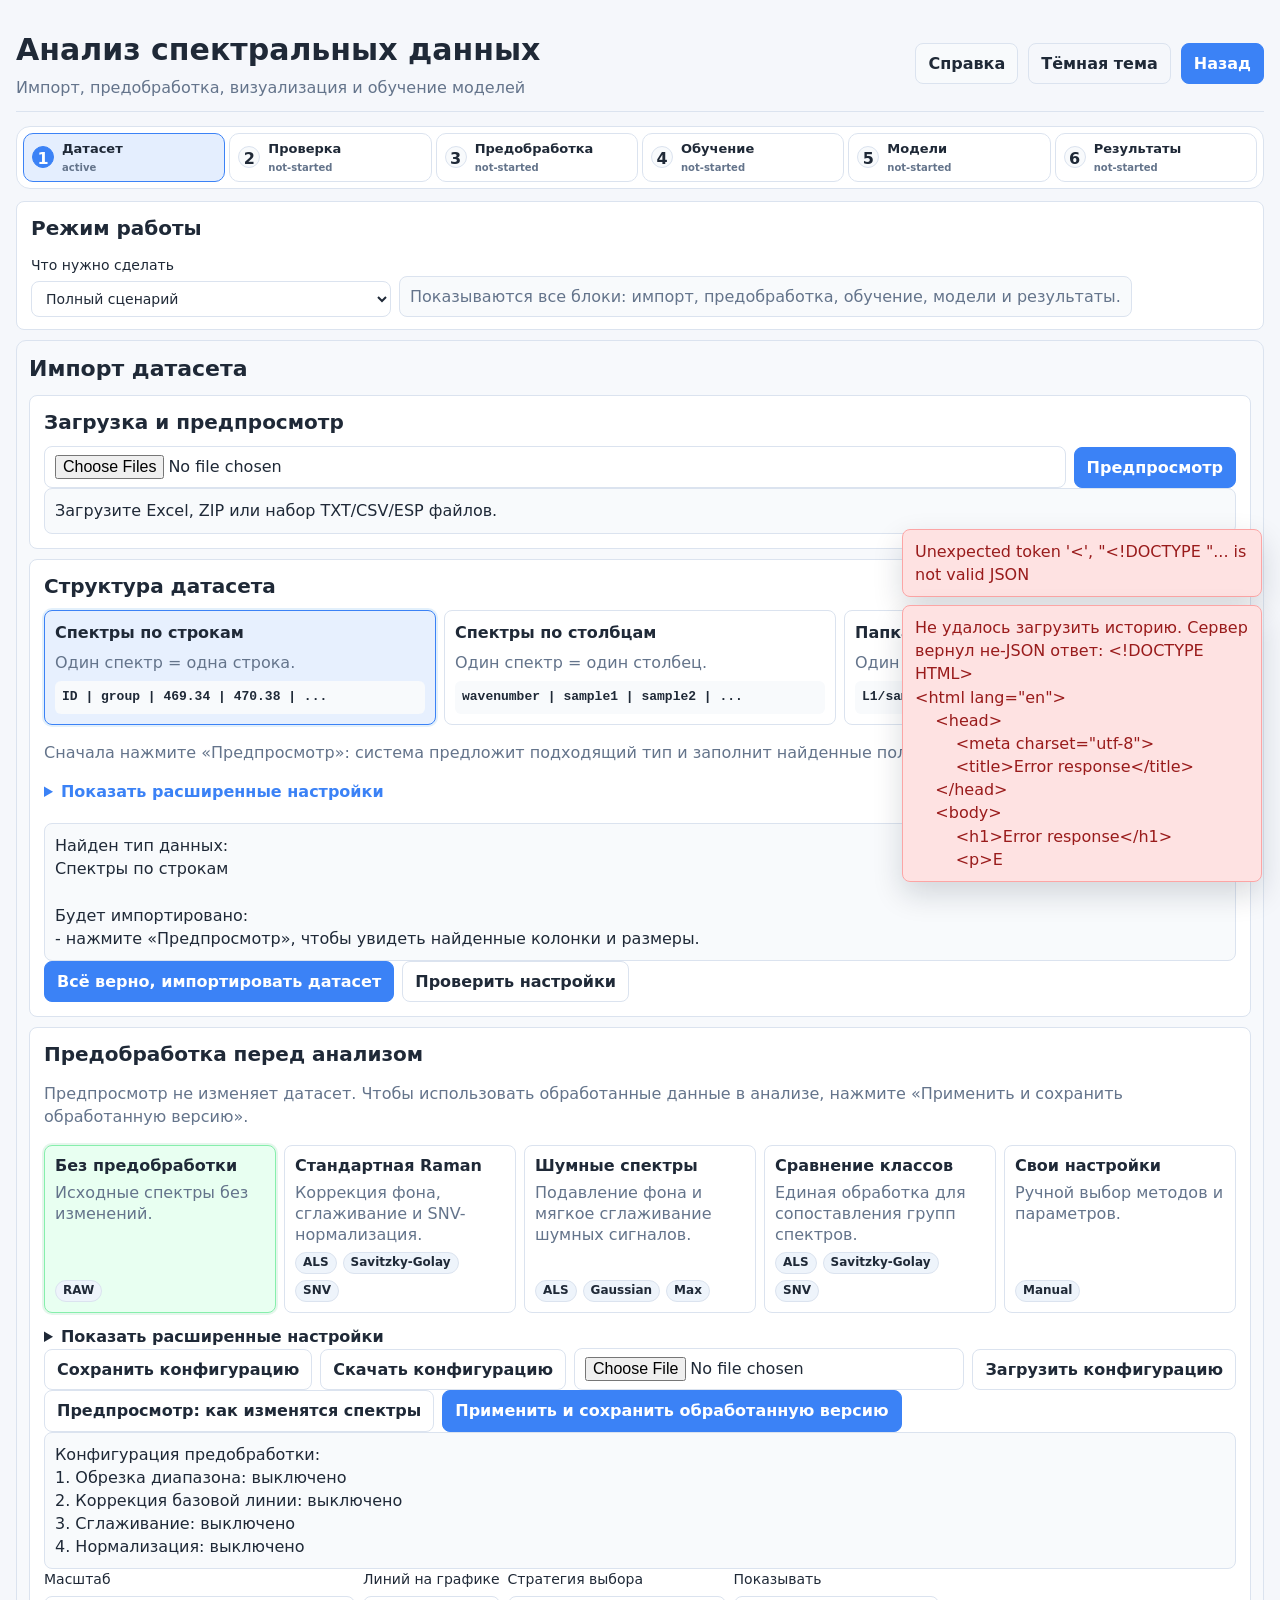
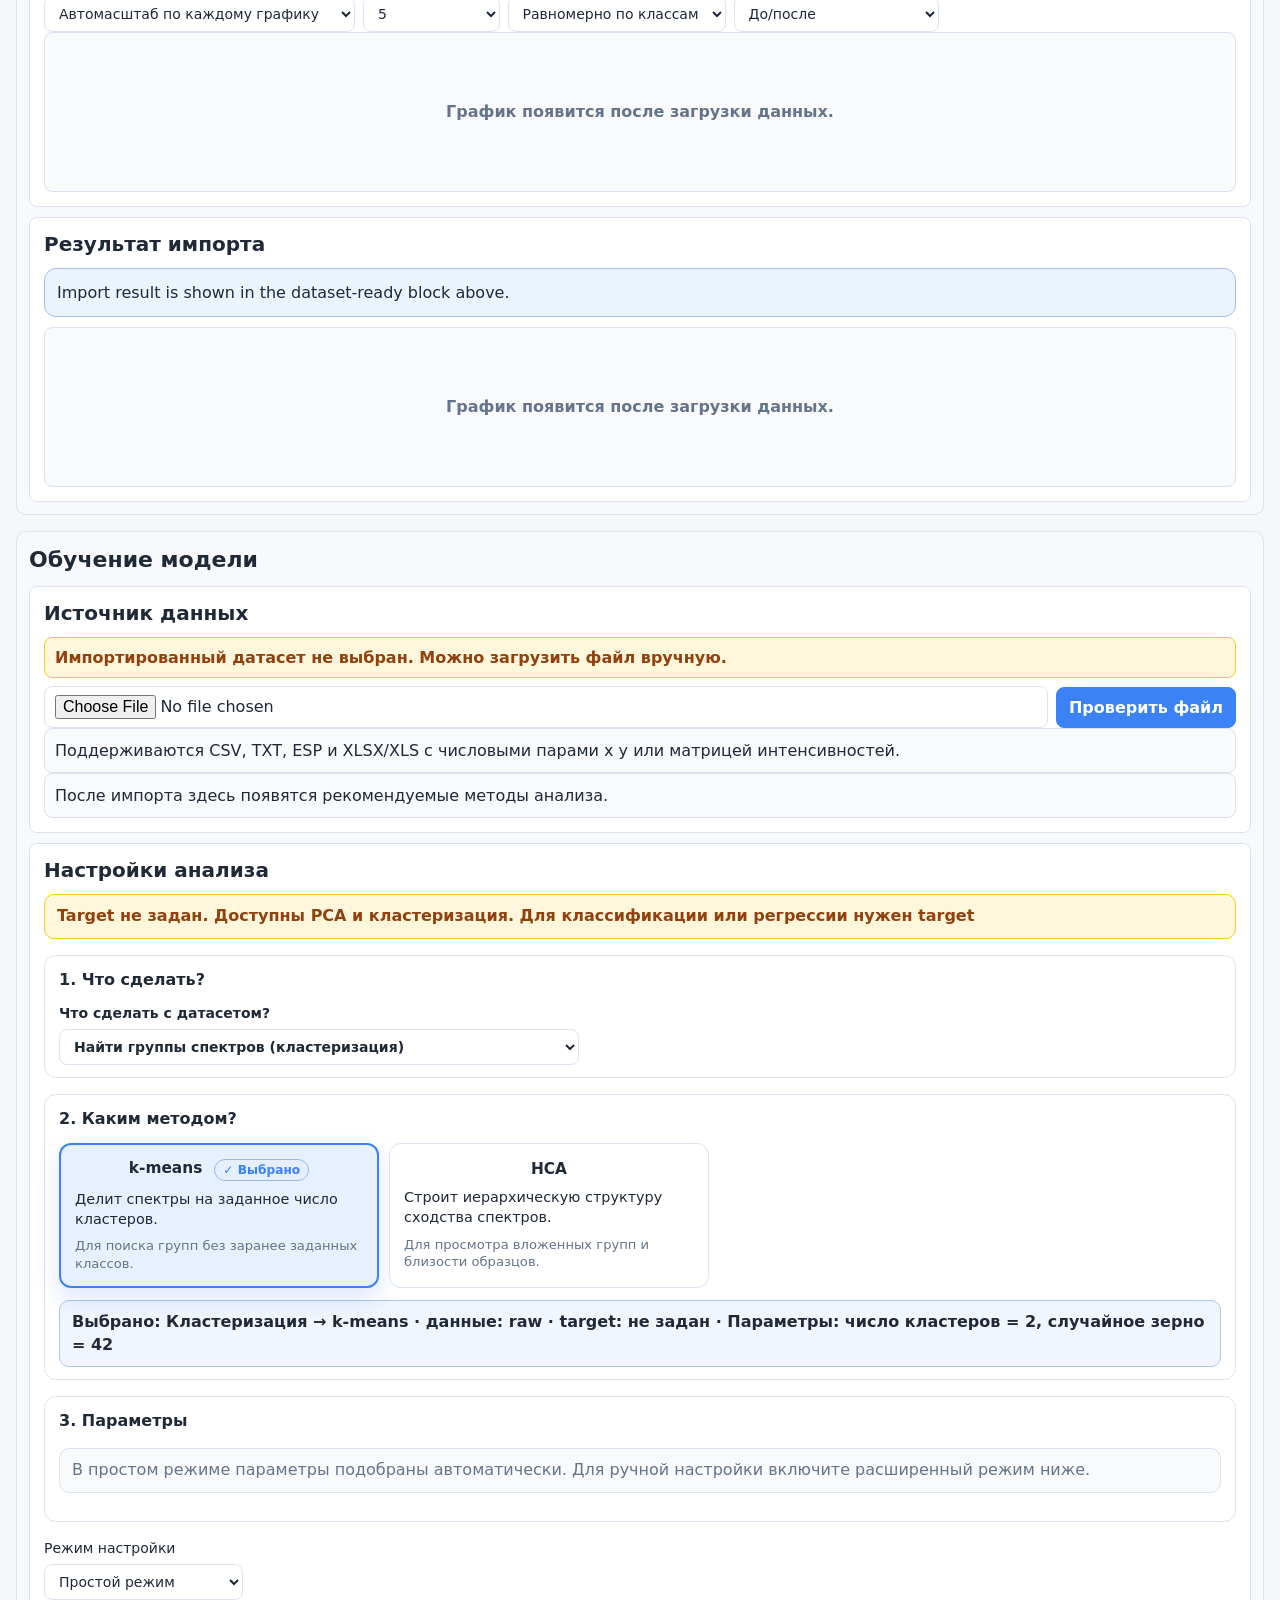
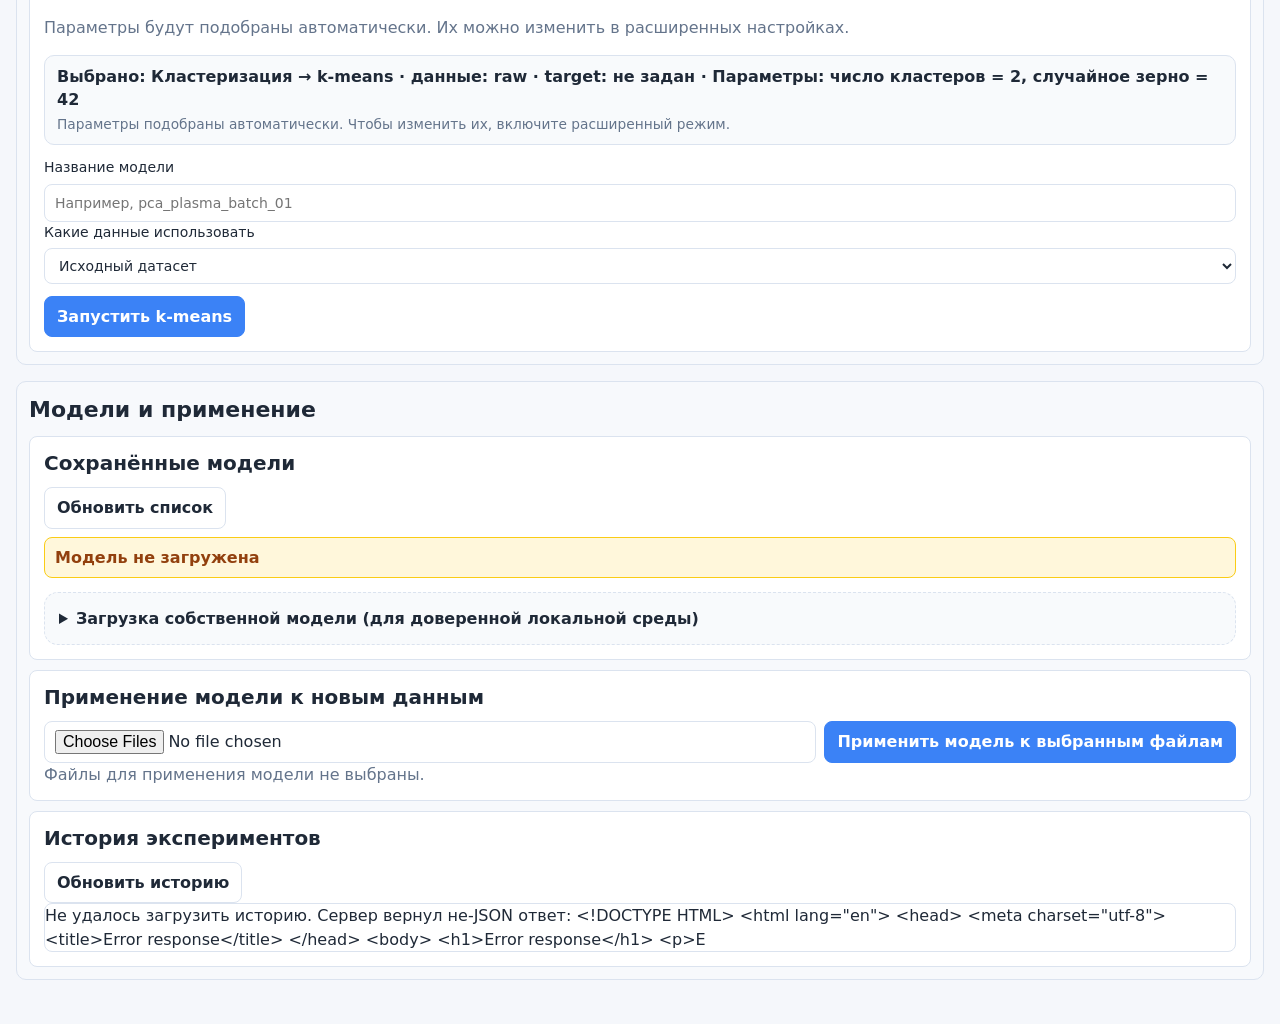
==== commit 93f5d47a: "Rebuild clean project with updated analysis module" ====
--- a/templates/analysis.html
+++ b/templates/analysis.html
@@ -104,7 +104,7 @@
             <div id="standard-dataset-result" class="result-box">Если файл уже приведён к единому виду, полный мастер импорта не нужен.</div>
         </section>
 
-        <section class="card" id="import-result-card" style="display:none;">
+        <section class="card">
             <h3>Загрузка и предпросмотр</h3>
             <div class="line-controls wrap">
                 <input id="dataset-files" type="file" accept=".xlsx,.xls,.csv,.txt,.esp,.zip" multiple>
@@ -191,10 +191,15 @@
                             <option value="column">Колонка таблицы</option>
                             <option value="sheet_name">Имя листа Excel</option>
                             <option value="folder_name">Имя папки</option>
+                            <option value="filename_regex">Regex из имени файла</option>
                             <option value="file_name">Имя файла</option>
                             <option value="manual">Один общий класс</option>
                             <option value="none">Без target</option>
                         </select>
+                    </label>
+                    <label class="dataset-field" data-visible-for="txt_folder" data-target-source-field="filename_regex">Regex для класса
+                        <span class="field-hint">Используйте группу захвата. Например: sample_(control|disease)_</span>
+                        <input id="dataset-target-regex" class="input-field" type="text" placeholder="^([^_]+)_">
                     </label>
                     <label class="dataset-field" data-visible-for="excel_columns txt_folder" data-target-source-field="manual">Общий класс
                         <span class="field-hint">Используется, если всем спектрам нужно назначить один класс.</span>
@@ -213,6 +218,11 @@
                 <div class="subcard">
                     <h4>Параметры измерений</h4>
                     <p class="muted">Необязательно. Эти данные сохраняются в metadata датасета, config JSON и metadata модели.</p>
+                    <div id="detected-measurement-summary" class="measurement-detected" style="display:none;"></div>
+                    <div class="line-controls wrap">
+                        <button id="measurement-manual-toggle-btn" class="btn btn-secondary" type="button">Задать вручную</button>
+                        <button id="measurement-apply-detected-btn" class="btn btn-secondary" type="button" disabled>Применить ко всем спектрам</button>
+                    </div>
                     <div class="grid">
                         <label>Ширина входной щели
                             <input id="meta-slit-width" class="input-field" type="text" placeholder="Например, 50 мкм">
@@ -265,6 +275,19 @@
                     <button id="show-preprocessing-settings-btn" class="btn btn-secondary" type="button">Открыть настройки предобработки</button>
                 </div>
             </div>
+            <div id="dataset-validation-result" class="result-note"></div>
+            <div id="dataset-summary" class="result-box"></div>
+            <div id="dataset-andor-hint" class="result-box" style="display:none;"></div>
+            <div class="line-controls wrap">
+                <label>Версия данных для графика
+                    <select id="dataset-preview-version" class="input-field">
+                        <option value="raw">raw</option>
+                        <option value="processed" disabled>processed</option>
+                    </select>
+                </label>
+                <span id="dataset-preview-status" class="muted"></span>
+            </div>
+            <div id="dataset-preview-plot" class="plot-box"></div>
             <details class="export-details">
                 <summary>Дополнительный экспорт</summary>
                 <div class="line-controls wrap">
@@ -330,9 +353,11 @@
 
             <details id="preprocessing-advanced">
                 <summary>Показать расширенные настройки</summary>
-                <div class="grid">
-                    <label>Коррекция базовой линии
-                        <span class="field-hint">ALS удаляет плавный фон спектра, часто возникающий из-за флуоресценции.</span>
+                <div id="preprocessing-active-summary" class="preprocessing-active-summary">Активная обработка: без предобработки</div>
+                <button id="preprocessing-reset-raman-btn" class="btn btn-secondary" type="button">Сбросить к рекомендуемым Raman-настройкам</button>
+                <div class="grid preprocessing-method-grid">
+                    <label class="preprocessing-method-card" data-pre-section="baseline">1. Коррекция базовой линии <span class="pre-status-badge" data-pre-status="baseline">Выключено</span>
+                        <span class="field-hint">Коррекция удаляет медленный фон, часто возникающий из-за флуоресценции.</span>
                         <select id="pre-baseline-method" class="input-field">
                             <option value="off">Выключено</option>
                             <option value="als">ALS</option>
@@ -340,8 +365,8 @@
                             <option value="rolling_ball">Rolling Ball</option>
                         </select>
                     </label>
-                    <label>Сглаживание
-                        <span class="field-hint">Savitzky-Golay уменьшает шум и сохраняет форму пиков.</span>
+                    <label class="preprocessing-method-card" data-pre-section="smoothing">2. Сглаживание <span class="pre-status-badge" data-pre-status="smoothing">Выключено</span>
+                        <span class="field-hint">Сглаживание уменьшает шум, но при слишком большом окне может исказить пики.</span>
                         <select id="pre-smoothing-method" class="input-field">
                             <option value="off">Выключено</option>
                             <option value="savgol">Savitzky-Golay</option>
@@ -350,8 +375,8 @@
                             <option value="whittaker">Whittaker</option>
                         </select>
                     </label>
-                    <label>Нормализация
-                        <span class="field-hint">SNV помогает сравнивать спектры разной интенсивности.</span>
+                    <label class="preprocessing-method-card" data-pre-section="normalization">3. Нормализация <span class="pre-status-badge" data-pre-status="normalization">Выключено</span>
+                        <span class="field-hint">Нормализация позволяет сравнивать спектры разной интенсивности.</span>
                         <select id="pre-normalization-method" class="input-field">
                             <option value="off">Выключено</option>
                             <option value="snv">SNV</option>
@@ -381,7 +406,8 @@
                     <label data-pre-param="moving_average">Moving window <input id="pre-ma-window" class="input-field" type="number" value="5" min="2"></label>
                     <label data-pre-param="whittaker">Whittaker lambda <input id="pre-whittaker-lambda" class="input-field" type="number" value="1000" min="1"></label>
                     <label data-pre-param="whittaker">Whittaker order <input id="pre-whittaker-order" class="input-field" type="number" value="2" min="1"></label>
-                    <label>Обрезать диапазон
+                    <label class="preprocessing-method-card" data-pre-section="crop">4. Обрезка диапазона <span class="pre-status-badge" data-pre-status="crop">Выключено</span>
+                        <span class="field-hint">Обрезка исключает малоинформативные или шумные края спектра.</span>
                         <select id="pre-crop-enabled" class="input-field">
                             <option value="false">Нет</option>
                             <option value="true">Да</option>
@@ -452,10 +478,9 @@
             <div id="preprocessing-plot" class="plot-box"></div>
         </section>
 
-        <section class="card">
+        <section class="card" style="display:none;">
             <h3>Результат импорта</h3>
-            <div id="dataset-validation-result" class="result-note"></div>
-            <div id="dataset-summary" class="result-box"></div>
+            <div class="result-note">Import result is shown in the dataset-ready block above.</div>
             <div id="dataset-plot" class="plot-box"></div>
         </section>
     </section>
@@ -476,14 +501,15 @@
 
         <section class="card">
             <h3>Настройки анализа</h3>
-            <div class="line-controls wrap">
+            <div id="analysis-step-guide" class="analysis-wizard"></div>
+            <div class="line-controls wrap analysis-mode-controls">
                 <label>Режим настройки
                     <select id="model-config-mode" class="input-field">
                         <option value="simple">Простой режим</option>
                         <option value="advanced">Расширенный режим</option>
                     </select>
                 </label>
-                <label>Цель анализа
+                <label class="analysis-legacy-goal">Цель анализа
                     <select id="analysis-goal" class="input-field">
                         <option value="explore">Визуально изучить структуру данных</option>
                         <option value="classify">Классифицировать спектры</option>
@@ -496,8 +522,9 @@
             </div>
             <p id="target-source-note" class="loaded-badge loaded-badge--ok" style="display:none;"></p>
             <p id="auto-model-note" class="muted">Параметры будут подобраны автоматически. Их можно изменить в расширенных настройках.</p>
+            <div id="analysis-run-summary" class="analysis-run-summary"></div>
             <div class="grid model-advanced-field">
-                <label>Тип модели
+                <label class="analysis-legacy-model-type">Тип модели
                     <select id="model-type" class="input-field">
                         <option value="pca">PCA</option>
                         <option value="plsda">PLS-DA (классификация)</option>
@@ -513,16 +540,18 @@
                         <option value="compare_clustering">Сравнить кластеризацию</option>
                     </select>
                 </label>
-                <label>Название модели
+                <label class="analysis-optional-model-name">Название модели
                     <input id="model-name" class="input-field" type="text" placeholder="Например, pca_plasma_batch_01">
                 </label>
-                <label data-model-param="n_components">n_components
+                <label data-model-param="n_components">Число компонент
+                    <span class="field-hint">Сколько латентных компонент использовать.</span>
                     <input id="n-components" class="input-field" type="number" min="1" placeholder="2">
                 </label>
-                <label data-model-param="n_clusters">n_clusters
+                <label data-model-param="n_clusters">Число кластеров
+                    <span class="field-hint">Сколько групп нужно найти.</span>
                     <input id="model-n-clusters" class="input-field" type="number" min="2" value="2">
                 </label>
-                <label data-model-param="kernel">kernel
+                <label data-model-param="kernel">Ядро модели
                     <select id="model-kernel" class="input-field">
                         <option value="rbf">rbf</option>
                         <option value="linear">linear</option>
@@ -531,33 +560,40 @@
                     </select>
                 </label>
                 <label data-model-param="C">C
+                    <span class="field-hint">Сила регуляризации.</span>
                     <input id="model-c" class="input-field" type="number" min="0.01" step="0.1" value="1.0">
                 </label>
                 <label data-model-param="gamma">gamma
+                    <span class="field-hint">Параметр ядра для RBF.</span>
                     <input id="model-gamma" class="input-field" type="text" value="scale">
                 </label>
                 <label data-model-param="epsilon">epsilon
                     <input id="model-epsilon" class="input-field" type="number" min="0" step="0.05" value="0.1">
                 </label>
-                <label data-model-param="n_estimators">n_estimators
+                <label data-model-param="n_estimators">Число деревьев
                     <input id="model-n-estimators" class="input-field" type="number" min="1" step="10" value="200">
                 </label>
-                <label data-model-param="max_depth">max_depth
+                <label data-model-param="max_depth">Максимальная глубина
                     <input id="model-max-depth" class="input-field" type="number" min="1" placeholder="без ограничения">
                 </label>
-                <label data-model-param="class_weight">class_weight
+                <label data-model-param="class_weight">Вес классов
                     <select id="model-class-weight" class="input-field">
-                        <option value="">none</option>
+                        <option value="">нет</option>
                         <option value="balanced">balanced</option>
                     </select>
                 </label>
-                <label data-model-param="linkage">linkage
+                <label data-model-param="linkage">Способ объединения
                     <select id="model-linkage" class="input-field">
                         <option value="ward">ward</option>
                         <option value="complete">complete</option>
                         <option value="average">average</option>
                         <option value="single">single</option>
                     </select>
+                </label>
+                <label data-model-param="standardize_cluster">
+                    <span>Стандартизировать признаки перед кластеризацией</span>
+                    <span class="field-hint">Для k-means и HCA это включено по умолчанию, чтобы признаки с большим масштабом не доминировали.</span>
+                    <input id="model-standardize-cluster" type="checkbox" checked disabled>
                 </label>
             </div>
 
@@ -583,15 +619,18 @@
                         <option value="false">Выключена</option>
                     </select>
                 </label>
-                <label data-model-param="test_size">test_size (0.1 - 0.5)
+                <label data-model-param="test_size">Доля тестовой выборки (0.1 - 0.5)
                     <input id="test-size" class="input-field" type="number" min="0.1" max="0.5" step="0.05" value="0.3">
                 </label>
-                <label data-model-param="random_state">random_state
+                <label data-model-param="random_state">Случайное зерно
                     <input id="random-state" class="input-field" type="number" step="1" value="42">
                 </label>
             </div>
 
-            <button id="train-btn" class="btn btn-primary">Запустить анализ и сохранить модель</button>
+            <div class="line-controls wrap analysis-run-actions">
+                <button id="train-btn" class="btn btn-primary">Запустить анализ</button>
+                <button id="compare-methods-btn" class="btn btn-secondary" type="button" style="display:none;">Сравнить методы</button>
+            </div>
         </section>
     </section>
 
--- a/static/analysis.css
+++ b/static/analysis.css
@@ -675,6 +675,335 @@
     margin-top: 12px;
 }
 
+.preprocessing-method-grid {
+    align-items: stretch;
+    margin-top: 12px;
+}
+
+.preprocessing-method-card {
+    border: 1px solid var(--border);
+    border-radius: 8px;
+    padding: 12px;
+    background: var(--surface-2);
+    gap: 8px;
+}
+
+.pre-status-badge {
+    display: inline-flex;
+    width: fit-content;
+    padding: 3px 8px;
+    border-radius: 999px;
+    font-size: 0.78rem;
+    font-weight: 700;
+    color: var(--muted);
+    background: var(--surface-3);
+}
+
+.pre-status-badge--on {
+    color: var(--success-text);
+    background: var(--success-bg);
+    border: 1px solid var(--success-border);
+}
+
+.preprocessing-active-summary {
+    margin: 8px 0 10px;
+    padding: 10px 12px;
+    border-radius: 8px;
+    border: 1px solid var(--border);
+    background: var(--surface-2);
+    font-weight: 700;
+}
+
+.measurement-detected {
+    margin: 10px 0;
+    padding: 12px;
+    border: 1px solid var(--border);
+    border-radius: 8px;
+    background: var(--surface-2);
+}
+
+.measurement-card-grid {
+    display: grid;
+    grid-template-columns: repeat(auto-fit, minmax(140px, 1fr));
+    gap: 8px;
+    margin-top: 10px;
+}
+
+.measurement-card {
+    border: 1px solid var(--border);
+    border-radius: 8px;
+    padding: 10px;
+    background: var(--surface);
+}
+
+.measurement-card span {
+    display: block;
+    color: var(--muted);
+    font-size: 0.78rem;
+    margin-bottom: 4px;
+}
+
+.analysis-wizard {
+    display: flex;
+    flex-direction: column;
+    gap: 16px;
+    min-height: 0;
+    margin: 8px 0 16px;
+    padding: 0;
+    white-space: normal;
+}
+
+.analysis-section {
+    border: 1px solid var(--border);
+    border-radius: 12px;
+    padding: 16px;
+    background: var(--surface);
+}
+
+.analysis-section h4 {
+    margin: 0 0 12px;
+    font-size: 1rem;
+}
+
+.analysis-section--compact {
+    padding: 12px 14px;
+}
+
+.analysis-mode-controls {
+    margin-top: 8px;
+}
+
+.analysis-legacy-goal {
+    display: none !important;
+}
+
+.analysis-legacy-model-type {
+    display: none !important;
+}
+
+.analysis-target-info,
+.analysis-next-step,
+.analysis-empty-note,
+.analysis-run-summary,
+.metric-help {
+    border: 1px solid var(--border);
+    border-radius: 10px;
+    padding: 10px 12px;
+    background: var(--surface-2);
+    color: var(--muted);
+    line-height: 1.4;
+}
+
+.analysis-target-info {
+    margin: 0;
+    font-weight: 650;
+}
+
+.analysis-target-info--ok {
+    color: var(--success-text);
+    background: var(--success-bg);
+    border-color: var(--success-border);
+}
+
+.analysis-target-info--empty {
+    color: var(--warning-text);
+    background: var(--warning-bg);
+    border-color: var(--warning-border);
+}
+
+.analysis-task-grid {
+    display: grid;
+    grid-template-columns: repeat(auto-fit, minmax(240px, 1fr));
+    gap: 12px;
+}
+
+.analysis-method-grid {
+    display: grid;
+    grid-template-columns: repeat(auto-fit, minmax(190px, 1fr));
+    gap: 12px;
+}
+
+.analysis-select-label {
+    display: grid;
+    gap: 6px;
+    margin: 0;
+    max-width: 520px;
+    font-weight: 700;
+}
+
+.analysis-select-label span {
+    color: var(--text);
+}
+
+.analysis-method-list {
+    display: flex;
+    flex-wrap: wrap;
+    gap: 10px;
+}
+
+.analysis-task-card,
+.analysis-method-card,
+.analysis-method-pill {
+    text-align: left;
+    border: 1px solid var(--border);
+    border-radius: 12px;
+    padding: 14px;
+    background: var(--surface);
+    color: var(--text);
+    display: flex;
+    flex-direction: column;
+    gap: 8px;
+    min-height: 0;
+    cursor: pointer;
+    font: inherit;
+    white-space: normal;
+    transition: border-color 0.15s ease, background-color 0.15s ease, box-shadow 0.15s ease, transform 0.15s ease;
+}
+
+.analysis-task-card:not(:disabled):hover,
+.analysis-method-card:hover,
+.analysis-method-pill:hover {
+    border-color: var(--primary);
+    background: color-mix(in srgb, var(--primary) 5%, var(--surface));
+    box-shadow: 0 8px 20px rgba(15, 23, 42, 0.08);
+    transform: translateY(-1px);
+}
+
+.analysis-task-card.is-active,
+.analysis-task-card--active,
+.analysis-method-card.is-active,
+.analysis-method-card--active,
+.analysis-method-pill.is-active {
+    border-color: var(--primary);
+    border-width: 2px;
+    background: color-mix(in srgb, var(--primary) 12%, var(--surface));
+    box-shadow: 0 10px 24px rgba(37, 99, 235, 0.16);
+}
+
+.analysis-task-card.is-disabled,
+.analysis-task-card--disabled {
+    background: color-mix(in srgb, var(--muted) 9%, var(--surface));
+    color: var(--muted);
+    cursor: not-allowed;
+}
+
+.analysis-task-card.is-disabled:hover {
+    border-color: var(--border);
+    box-shadow: none;
+    transform: none;
+}
+
+.task-card-header,
+.method-card-header {
+    display: flex;
+    justify-content: space-between;
+    align-items: flex-start;
+    gap: 12px;
+}
+
+.analysis-method-pill {
+    flex: 1 1 210px;
+    max-width: 320px;
+}
+
+.task-card-main {
+    display: flex;
+    flex-direction: column;
+    gap: 6px;
+    min-width: 0;
+}
+
+.task-title,
+.method-title {
+    display: block;
+    font-weight: 700;
+    font-size: 0.96rem;
+    line-height: 1.25;
+}
+
+.task-methods,
+.method-use {
+    display: block;
+    font-size: 0.82rem;
+    color: var(--muted);
+    line-height: 1.35;
+}
+
+.task-description,
+.method-description {
+    margin: 0;
+    font-size: 0.9rem;
+    line-height: 1.4;
+}
+
+.task-reason,
+.task-disabled-reason {
+    margin-top: auto;
+    color: var(--warning-text);
+    font-size: 0.8rem;
+    line-height: 1.35;
+}
+
+.task-badge,
+.method-badge {
+    white-space: nowrap;
+    border-radius: 999px;
+    padding: 4px 8px;
+    font-size: 0.76rem;
+    font-weight: 700;
+    line-height: 1;
+}
+
+.task-badge.available,
+.task-badge--ok {
+    color: var(--success-text);
+    background: var(--success-bg);
+    border: 1px solid var(--success-border);
+}
+
+.task-badge.disabled,
+.task-badge--disabled {
+    color: var(--warning-text);
+    background: var(--warning-bg);
+    border: 1px solid var(--warning-border);
+}
+
+.task-badge.selected,
+.method-badge.selected {
+    color: var(--primary);
+    background: color-mix(in srgb, var(--primary) 13%, var(--surface));
+    border: 1px solid color-mix(in srgb, var(--primary) 42%, var(--border));
+}
+
+.analysis-selection-summary {
+    margin-top: 12px;
+    border: 1px solid color-mix(in srgb, var(--primary) 30%, var(--border));
+    border-radius: 10px;
+    padding: 10px 12px;
+    background: color-mix(in srgb, var(--primary) 7%, var(--surface));
+    color: var(--text);
+    font-weight: 650;
+    line-height: 1.4;
+}
+
+.analysis-run-summary {
+    margin: 12px 0;
+}
+
+.analysis-run-summary__main {
+    color: var(--text);
+    font-weight: 700;
+}
+
+.analysis-run-summary__hint {
+    margin-top: 4px;
+    font-size: 0.86rem;
+}
+
+.analysis-run-actions {
+    margin-top: 12px;
+}
+
 button:disabled,
 .btn:disabled {
     cursor: not-allowed;
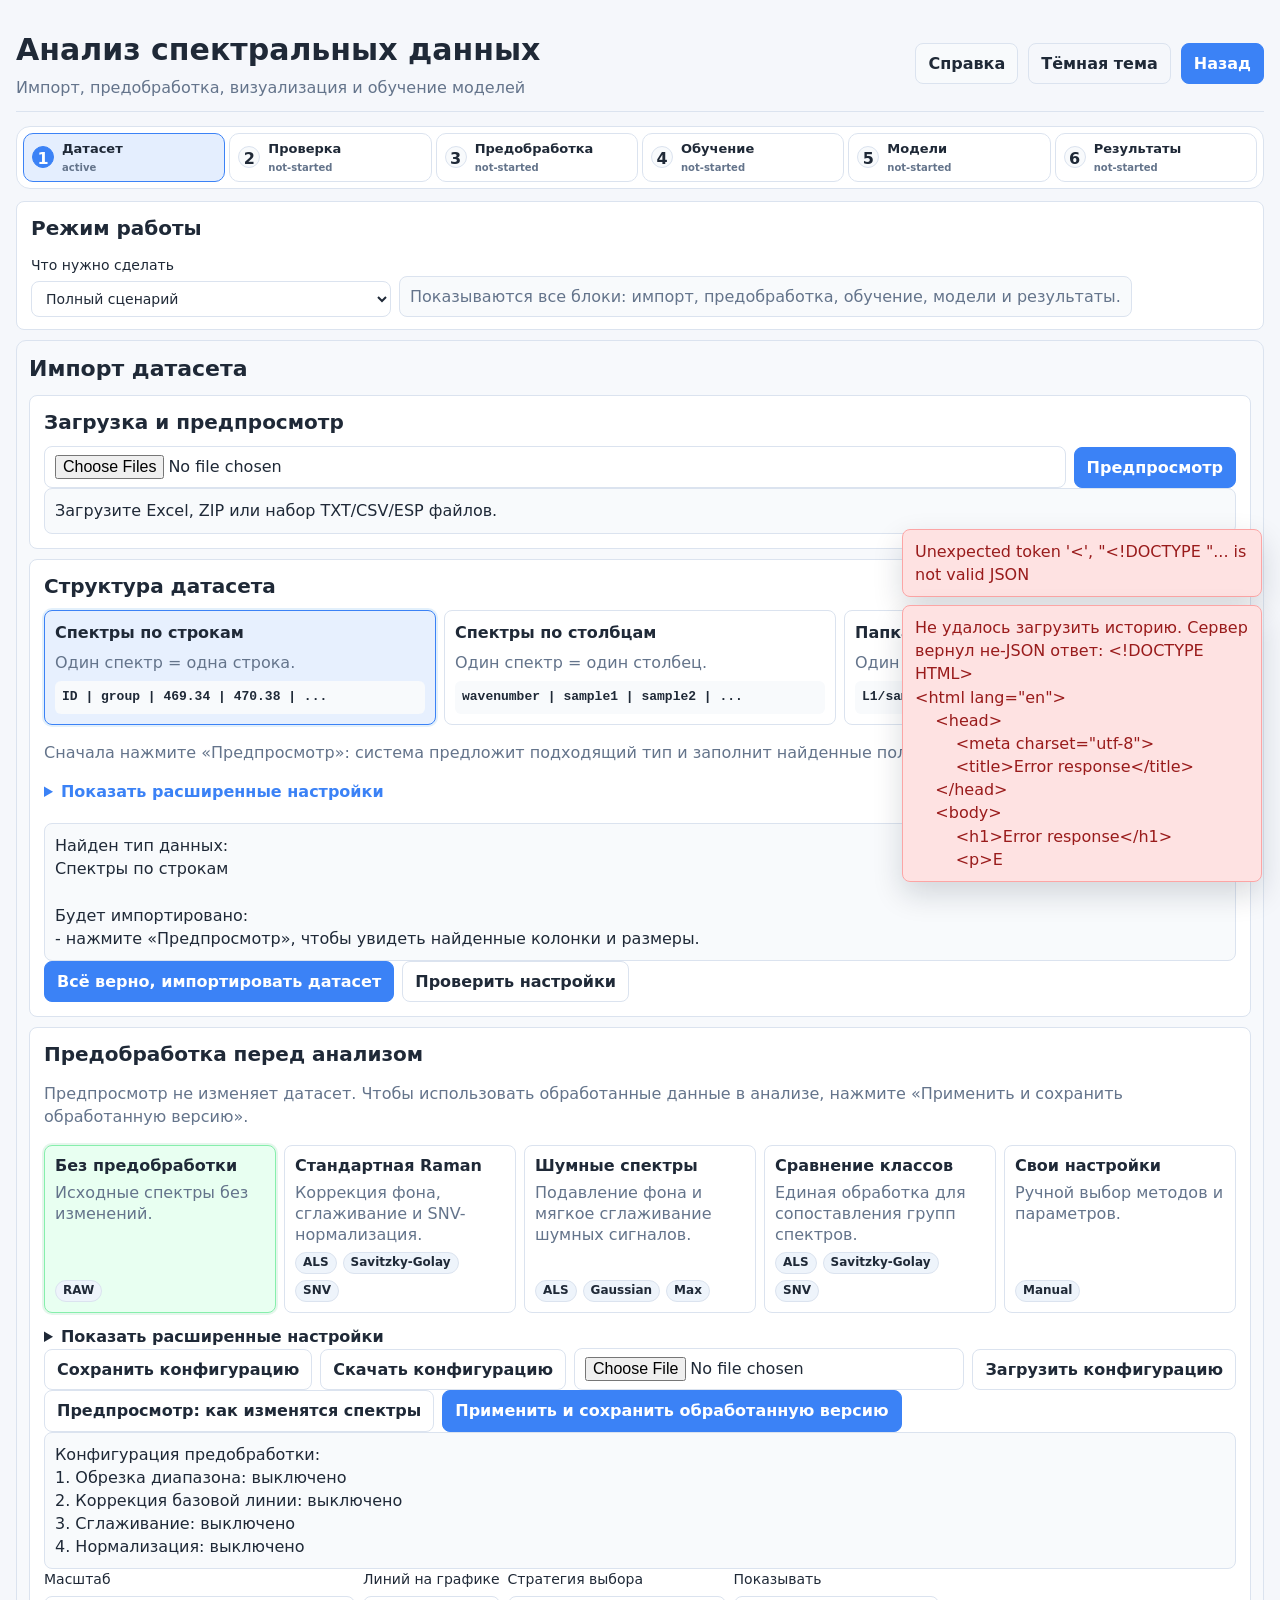
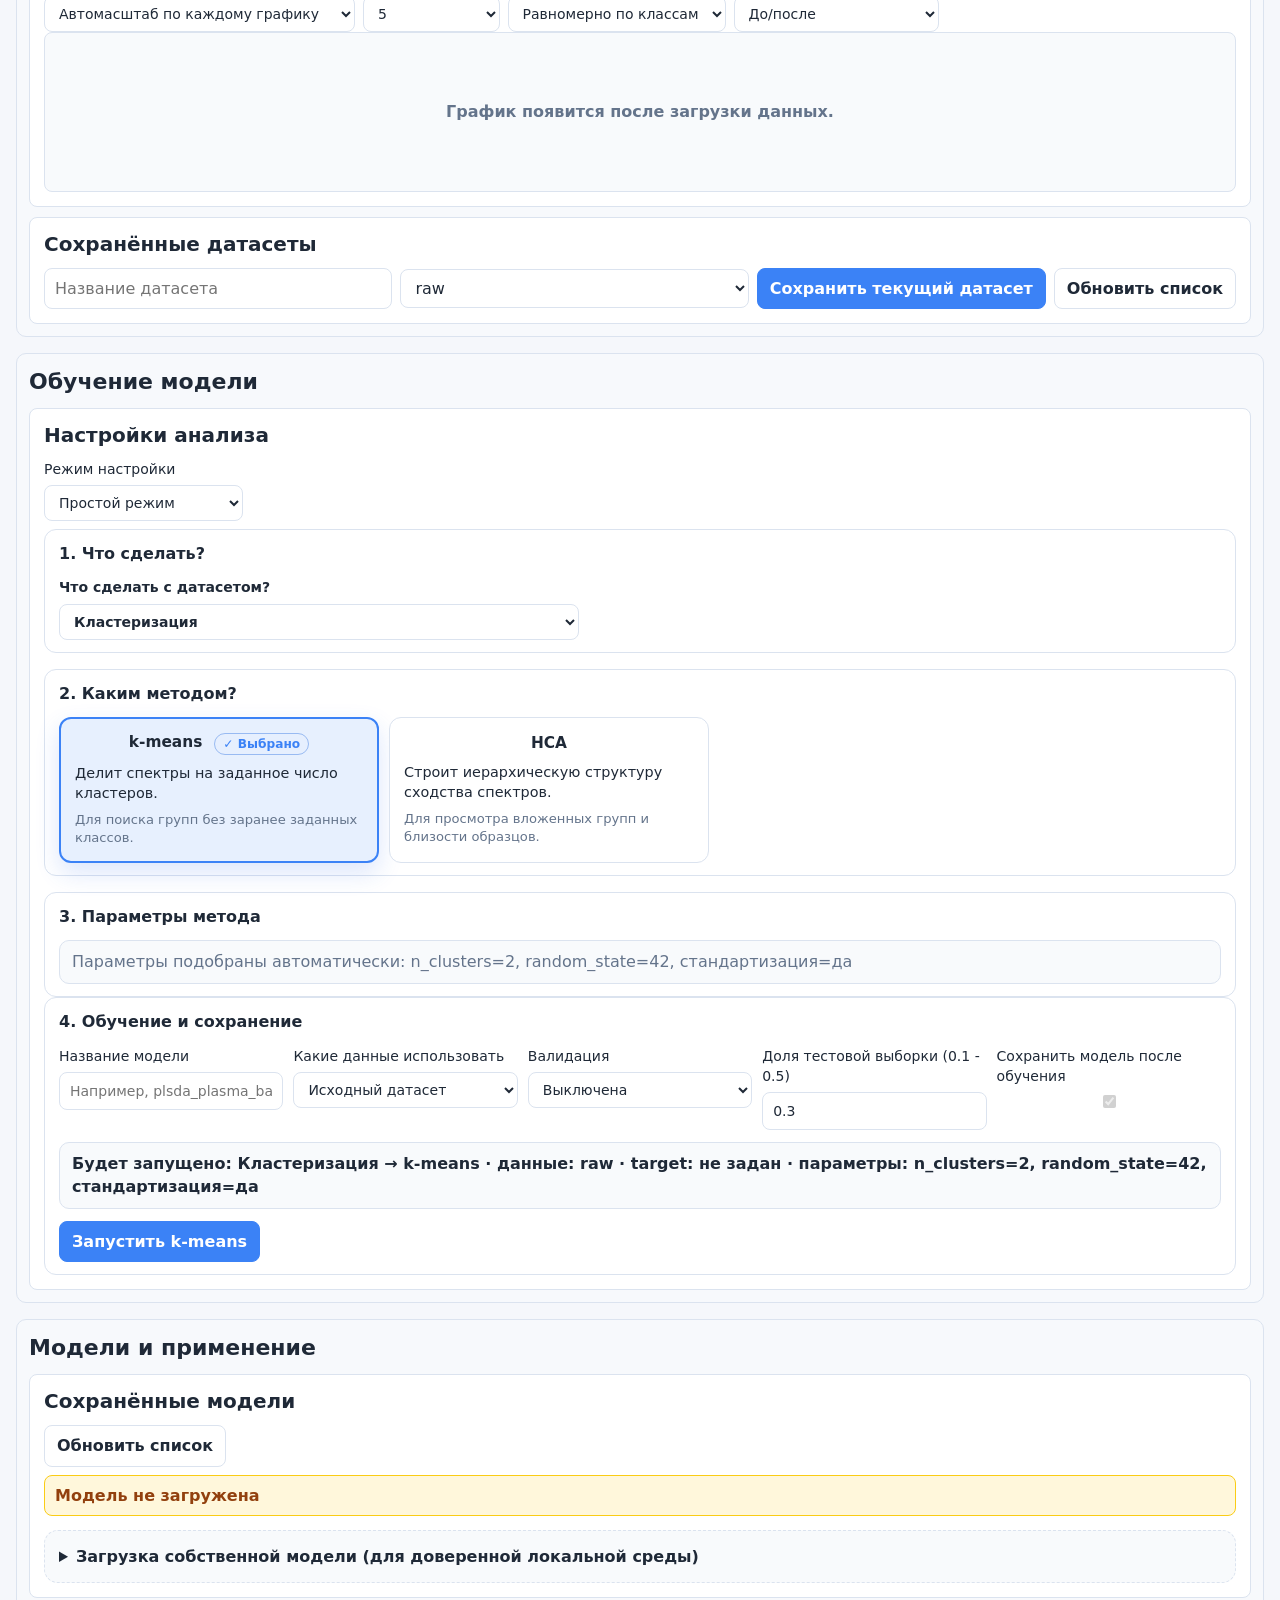
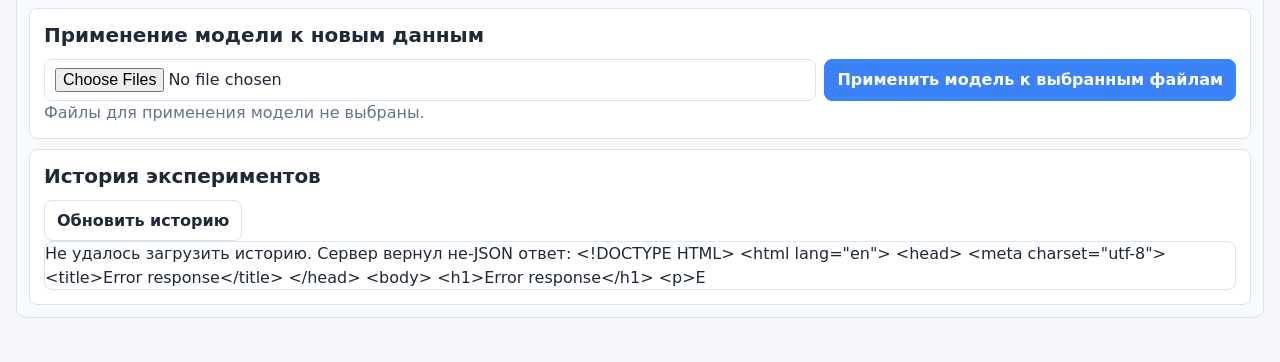
==== commit 168dc15a: "PreFinal Version 15.06.2026" ====
--- a/templates/analysis.html
+++ b/templates/analysis.html
@@ -139,6 +139,10 @@
                 <option value="long_table" disabled>Длинный формат (планируется)</option>
             </select>
             <p id="dataset-auto-note" class="muted">Сначала нажмите «Предпросмотр»: система предложит подходящий тип и заполнит найденные поля.</p>
+            <section class="subcard" id="target-candidates-card" style="display:none;">
+                <h4>Возможные target-переменные</h4>
+                <div id="target-candidates-list" class="target-candidates-list"></div>
+            </section>
 
             <details id="dataset-advanced-settings">
                 <summary>Показать расширенные настройки</summary>
@@ -185,7 +189,7 @@
                         <span class="field-hint">Для TXT/CSV обычно вторая числовая колонка: #Intensity.</span>
                         <input id="dataset-y-column" class="input-field" type="text" value="#Intensity">
                     </label>
-                    <label class="dataset-field" data-visible-for="excel_rows excel_columns txt_folder">Target-источник
+                    <label class="dataset-field hidden-control" data-visible-for="excel_rows excel_columns txt_folder">Target-источник
                         <span class="field-hint">Откуда брать классы/целевые значения.</span>
                         <select id="dataset-target-source" class="input-field">
                             <option value="column">Колонка таблицы</option>
@@ -477,11 +481,18 @@
             </div>
             <div id="preprocessing-plot" class="plot-box"></div>
         </section>
-
-        <section class="card" style="display:none;">
-            <h3>Результат импорта</h3>
-            <div class="result-note">Import result is shown in the dataset-ready block above.</div>
-            <div id="dataset-plot" class="plot-box"></div>
+        <section class="card" id="saved-datasets-card">
+            <h3>Сохранённые датасеты</h3>
+            <div class="line-controls wrap">
+                <input id="save-dataset-name" class="input-field" type="text" placeholder="Название датасета">
+                <select id="save-dataset-version" class="input-field">
+                    <option value="raw">raw</option>
+                    <option value="processed">processed</option>
+                </select>
+                <button id="save-dataset-btn" class="btn btn-primary" type="button">Сохранить текущий датасет</button>
+                <button id="refresh-saved-datasets-btn" class="btn" type="button">Обновить список</button>
+            </div>
+            <div id="saved-datasets-list" class="models-list"></div>
         </section>
     </section>
 
@@ -491,6 +502,10 @@
         <section class="card">
             <h3>Источник данных</h3>
             <div id="active-dataset-badge" class="loaded-badge loaded-badge--empty">Импортированный датасет не выбран. Можно загрузить файл вручную.</div>
+            <div class="line-controls wrap">
+                <button id="choose-other-dataset-btn" class="btn btn-secondary" type="button">Выбрать другой датасет</button>
+                <button id="use-saved-dataset-btn" class="btn" type="button">Использовать сохранённый датасет</button>
+            </div>
             <div class="line-controls" id="manual-train-upload-row">
                 <input id="train-file" type="file" accept=".csv,.txt,.esp,.xlsx,.xls">
                 <button id="preview-btn" class="btn btn-primary">Проверить файл</button>
@@ -501,7 +516,6 @@
 
         <section class="card">
             <h3>Настройки анализа</h3>
-            <div id="analysis-step-guide" class="analysis-wizard"></div>
             <div class="line-controls wrap analysis-mode-controls">
                 <label>Режим настройки
                     <select id="model-config-mode" class="input-field">
@@ -509,7 +523,7 @@
                         <option value="advanced">Расширенный режим</option>
                     </select>
                 </label>
-                <label class="analysis-legacy-goal">Цель анализа
+                <label class="analysis-legacy-goal hidden-control">Цель анализа
                     <select id="analysis-goal" class="input-field">
                         <option value="explore">Визуально изучить структуру данных</option>
                         <option value="classify">Классифицировать спектры</option>
@@ -521,116 +535,128 @@
                 </label>
             </div>
             <p id="target-source-note" class="loaded-badge loaded-badge--ok" style="display:none;"></p>
-            <p id="auto-model-note" class="muted">Параметры будут подобраны автоматически. Их можно изменить в расширенных настройках.</p>
-            <div id="analysis-run-summary" class="analysis-run-summary"></div>
-            <div class="grid model-advanced-field">
-                <label class="analysis-legacy-model-type">Тип модели
-                    <select id="model-type" class="input-field">
-                        <option value="pca">PCA</option>
-                        <option value="plsda">PLS-DA (классификация)</option>
-                        <option value="pls">PLS Regression</option>
-                        <option value="svm">SVM (классификация)</option>
-                        <option value="random_forest">Random Forest</option>
-                        <option value="decision_tree">Decision Tree</option>
-                        <option value="kmeans">k-means</option>
-                        <option value="hca">HCA</option>
-                        <option value="svr">SVR</option>
-                        <option value="compare_classification">Сравнить классификаторы</option>
-                        <option value="compare_regression">Сравнить регрессоры</option>
-                        <option value="compare_clustering">Сравнить кластеризацию</option>
-                    </select>
-                </label>
-                <label class="analysis-optional-model-name">Название модели
-                    <input id="model-name" class="input-field" type="text" placeholder="Например, pca_plasma_batch_01">
-                </label>
-                <label data-model-param="n_components">Число компонент
-                    <span class="field-hint">Сколько латентных компонент использовать.</span>
-                    <input id="n-components" class="input-field" type="number" min="1" placeholder="2">
-                </label>
-                <label data-model-param="n_clusters">Число кластеров
-                    <span class="field-hint">Сколько групп нужно найти.</span>
-                    <input id="model-n-clusters" class="input-field" type="number" min="2" value="2">
-                </label>
-                <label data-model-param="kernel">Ядро модели
-                    <select id="model-kernel" class="input-field">
-                        <option value="rbf">rbf</option>
-                        <option value="linear">linear</option>
-                        <option value="poly">poly</option>
-                        <option value="sigmoid">sigmoid</option>
-                    </select>
-                </label>
-                <label data-model-param="C">C
-                    <span class="field-hint">Сила регуляризации.</span>
-                    <input id="model-c" class="input-field" type="number" min="0.01" step="0.1" value="1.0">
-                </label>
-                <label data-model-param="gamma">gamma
-                    <span class="field-hint">Параметр ядра для RBF.</span>
-                    <input id="model-gamma" class="input-field" type="text" value="scale">
-                </label>
-                <label data-model-param="epsilon">epsilon
-                    <input id="model-epsilon" class="input-field" type="number" min="0" step="0.05" value="0.1">
-                </label>
-                <label data-model-param="n_estimators">Число деревьев
-                    <input id="model-n-estimators" class="input-field" type="number" min="1" step="10" value="200">
-                </label>
-                <label data-model-param="max_depth">Максимальная глубина
-                    <input id="model-max-depth" class="input-field" type="number" min="1" placeholder="без ограничения">
-                </label>
-                <label data-model-param="class_weight">Вес классов
-                    <select id="model-class-weight" class="input-field">
-                        <option value="">нет</option>
-                        <option value="balanced">balanced</option>
-                    </select>
-                </label>
-                <label data-model-param="linkage">Способ объединения
-                    <select id="model-linkage" class="input-field">
-                        <option value="ward">ward</option>
-                        <option value="complete">complete</option>
-                        <option value="average">average</option>
-                        <option value="single">single</option>
-                    </select>
-                </label>
-                <label data-model-param="standardize_cluster">
-                    <span>Стандартизировать признаки перед кластеризацией</span>
-                    <span class="field-hint">Для k-means и HCA это включено по умолчанию, чтобы признаки с большим масштабом не доминировали.</span>
-                    <input id="model-standardize-cluster" type="checkbox" checked disabled>
-                </label>
-            </div>
-
-            <label id="targets-wrap" class="model-advanced-field">Target-значения (для PLS/PLS-DA, через запятую или с новой строки)
-                <textarea id="target-values" class="input-field" rows="3" placeholder="0,0,0,1,1,1"></textarea>
-            </label>
-            <div class="line-controls wrap model-advanced-field" id="targets-import-wrap">
-                <input id="targets-file" type="file" accept=".txt,.csv">
-                <button id="load-targets-btn" class="btn">Подставить targets в поле</button>
-                <span id="targets-file-hint" class="muted"></span>
-            </div>
-
-            <div class="grid model-advanced-field">
+            <div id="analysis-step-guide" class="analysis-wizard"></div>
+
+            <section class="analysis-section analysis-section--compact">
+                <h4>3. Параметры метода</h4>
+                <div id="method-params-simple" class="analysis-next-step"></div>
+                <div id="method-params-fields" class="grid model-advanced-field">
+                    <label class="analysis-legacy-model-type hidden-control">Тип модели
+                        <select id="model-type" class="input-field">
+                            <option value="pca">PCA</option>
+                            <option value="plsda">PLS-DA (классификация)</option>
+                            <option value="pls">PLS Regression</option>
+                            <option value="svm">SVM (классификация)</option>
+                            <option value="random_forest">Random Forest</option>
+                            <option value="decision_tree">Decision Tree</option>
+                            <option value="kmeans">k-means</option>
+                            <option value="hca">HCA</option>
+                            <option value="svr">SVR</option>
+                            <option value="compare_classification">Сравнить классификаторы</option>
+                            <option value="compare_regression">Сравнить регрессоры</option>
+                            <option value="compare_clustering">Сравнить кластеризацию</option>
+                        </select>
+                    </label>
+                    <label data-model-param="n_components">Число компонент
+                        <span class="field-hint">Сколько латентных компонент использовать.</span>
+                        <input id="n-components" class="input-field" type="number" min="1" placeholder="2">
+                    </label>
+                    <label data-model-param="n_clusters">Число кластеров
+                        <span class="field-hint">Сколько групп нужно найти.</span>
+                        <input id="model-n-clusters" class="input-field" type="number" min="2" value="2">
+                    </label>
+                    <label data-model-param="kernel">Ядро модели
+                        <select id="model-kernel" class="input-field">
+                            <option value="rbf">rbf</option>
+                            <option value="linear">linear</option>
+                            <option value="poly">poly</option>
+                            <option value="sigmoid">sigmoid</option>
+                        </select>
+                    </label>
+                    <label data-model-param="C">C
+                        <span class="field-hint">Сила регуляризации.</span>
+                        <input id="model-c" class="input-field" type="number" min="0.01" step="0.1" value="1.0">
+                    </label>
+                    <label data-model-param="gamma">gamma
+                        <span class="field-hint">Параметр ядра для RBF.</span>
+                        <input id="model-gamma" class="input-field" type="text" value="scale">
+                    </label>
+                    <label data-model-param="epsilon">epsilon
+                        <input id="model-epsilon" class="input-field" type="number" min="0" step="0.05" value="0.1">
+                    </label>
+                    <label data-model-param="n_estimators">Число деревьев
+                        <input id="model-n-estimators" class="input-field" type="number" min="1" step="10" value="200">
+                    </label>
+                    <label data-model-param="max_depth">Максимальная глубина
+                        <input id="model-max-depth" class="input-field" type="number" min="1" placeholder="без ограничения">
+                    </label>
+                    <label data-model-param="linkage">Способ объединения
+                        <select id="model-linkage" class="input-field">
+                            <option value="ward">ward</option>
+                            <option value="complete">complete</option>
+                            <option value="average">average</option>
+                            <option value="single">single</option>
+                        </select>
+                    </label>
+                    <label data-model-param="standardize_cluster">
+                        <span>Стандартизировать признаки перед кластеризацией</span>
+                        <span class="field-hint">Для k-means и HCA это включено по умолчанию, чтобы признаки с большим масштабом не доминировали.</span>
+                        <input id="model-standardize-cluster" type="checkbox" checked disabled>
+                    </label>
+                    <label data-model-param="random_state">random_state
+                        <input id="random-state" class="input-field" type="number" step="1" value="42">
+                    </label>
+                    <label data-model-param="class_weight" class="hidden-control">Вес классов
+                        <select id="model-class-weight" class="input-field">
+                            <option value="">нет</option>
+                            <option value="balanced">balanced</option>
+                        </select>
+                    </label>
+                </div>
+            </section>
+
+            <section class="analysis-section analysis-section--compact">
+                <h4>4. Обучение и сохранение</h4>
+                <label id="targets-wrap" class="model-advanced-field">Target-значения (для PLS/PLS-DA, через запятую или с новой строки)
+                    <textarea id="target-values" class="input-field" rows="3" placeholder="0,0,0,1,1,1"></textarea>
+                </label>
+                <div class="line-controls wrap model-advanced-field" id="targets-import-wrap">
+                    <input id="targets-file" type="file" accept=".txt,.csv">
+                    <button id="load-targets-btn" class="btn">Подставить targets в поле</button>
+                    <span id="targets-file-hint" class="muted"></span>
+                </div>
+
+            <div class="grid">
+                <label>Название модели
+                    <input id="model-name" class="input-field" type="text" placeholder="Например, plsda_plasma_batch_01">
+                </label>
                 <label>Какие данные использовать
                     <select id="train-dataset-version" class="input-field">
                         <option value="raw">Исходный датасет</option>
                         <option value="processed" disabled>Предобработанный датасет</option>
                     </select>
                 </label>
-                <label data-model-param="validation">Валидация
+                <label>Валидация
                     <select id="do-validation" class="input-field">
                         <option value="true">Включена (train/test)</option>
                         <option value="false">Выключена</option>
                     </select>
                 </label>
-                <label data-model-param="test_size">Доля тестовой выборки (0.1 - 0.5)
+                <label>Доля тестовой выборки (0.1 - 0.5)
                     <input id="test-size" class="input-field" type="number" min="0.1" max="0.5" step="0.05" value="0.3">
                 </label>
-                <label data-model-param="random_state">Случайное зерно
-                    <input id="random-state" class="input-field" type="number" step="1" value="42">
-                </label>
-            </div>
-
+                <label>
+                    <span>Сохранить модель после обучения</span>
+                    <input id="save-model-after-training" type="checkbox" checked disabled>
+                </label>
+            </div>
+
+            <div id="analysis-run-summary" class="analysis-run-summary"></div>
             <div class="line-controls wrap analysis-run-actions">
                 <button id="train-btn" class="btn btn-primary">Запустить анализ</button>
                 <button id="compare-methods-btn" class="btn btn-secondary" type="button" style="display:none;">Сравнить методы</button>
             </div>
+            </section>
         </section>
     </section>
 
--- a/static/analysis.css
+++ b/static/analysis.css
@@ -841,6 +841,53 @@
     gap: 10px;
 }
 
+.target-candidates-list {
+    display: grid;
+    grid-template-columns: repeat(auto-fit, minmax(230px, 1fr));
+    gap: 10px;
+}
+
+.target-candidate-card {
+    text-align: left;
+    border: 1px solid var(--border);
+    border-radius: 10px;
+    padding: 12px;
+    background: var(--surface);
+    color: var(--text);
+    display: grid;
+    gap: 5px;
+    cursor: pointer;
+    font: inherit;
+}
+
+.target-candidate-card.is-active {
+    border-color: var(--primary);
+    border-width: 2px;
+    background: color-mix(in srgb, var(--primary) 10%, var(--surface));
+}
+
+.target-candidate-card small,
+.target-candidate-card span {
+    color: var(--muted);
+}
+
+.target-candidate-warning {
+    color: var(--warning-text);
+    font-size: 0.82rem;
+}
+
+.dataset-name-cell {
+    max-width: 260px;
+    overflow: hidden;
+    text-overflow: ellipsis;
+    white-space: nowrap;
+}
+
+.source-files-details ul {
+    margin: 8px 0 0;
+    padding-left: 18px;
+}
+
 .analysis-task-card,
 .analysis-method-card,
 .analysis-method-pill {
@@ -1518,6 +1565,48 @@
     overflow: auto;
 }
 
+#text-result {
+    white-space: pre-wrap;
+    word-break: break-word;
+    font-family: Consolas, "Liberation Mono", Menlo, monospace;
+    line-height: 1.45;
+}
+
+.json-actions {
+    display: flex;
+    justify-content: flex-end;
+    margin: 8px 0;
+}
+
+.selected-file-list {
+    margin-top: 6px;
+    font-family: Consolas, "Liberation Mono", Menlo, monospace;
+    font-size: 12px;
+    line-height: 1.4;
+}
+
+.selected-file-list--all {
+    max-height: 180px;
+    overflow: auto;
+}
+
+.btn-mini {
+    margin-top: 8px;
+    padding: 4px 8px;
+    font-size: 12px;
+}
+
+.preprocessing-inline-params {
+    display: grid;
+    grid-template-columns: repeat(auto-fit, minmax(140px, 1fr));
+    gap: 8px;
+    margin-top: 10px;
+}
+
+.preprocessing-inline-params label {
+    min-width: 0;
+}
+
 .dataset-summary-grid,
 .metadata-grid,
 .metrics-grid {
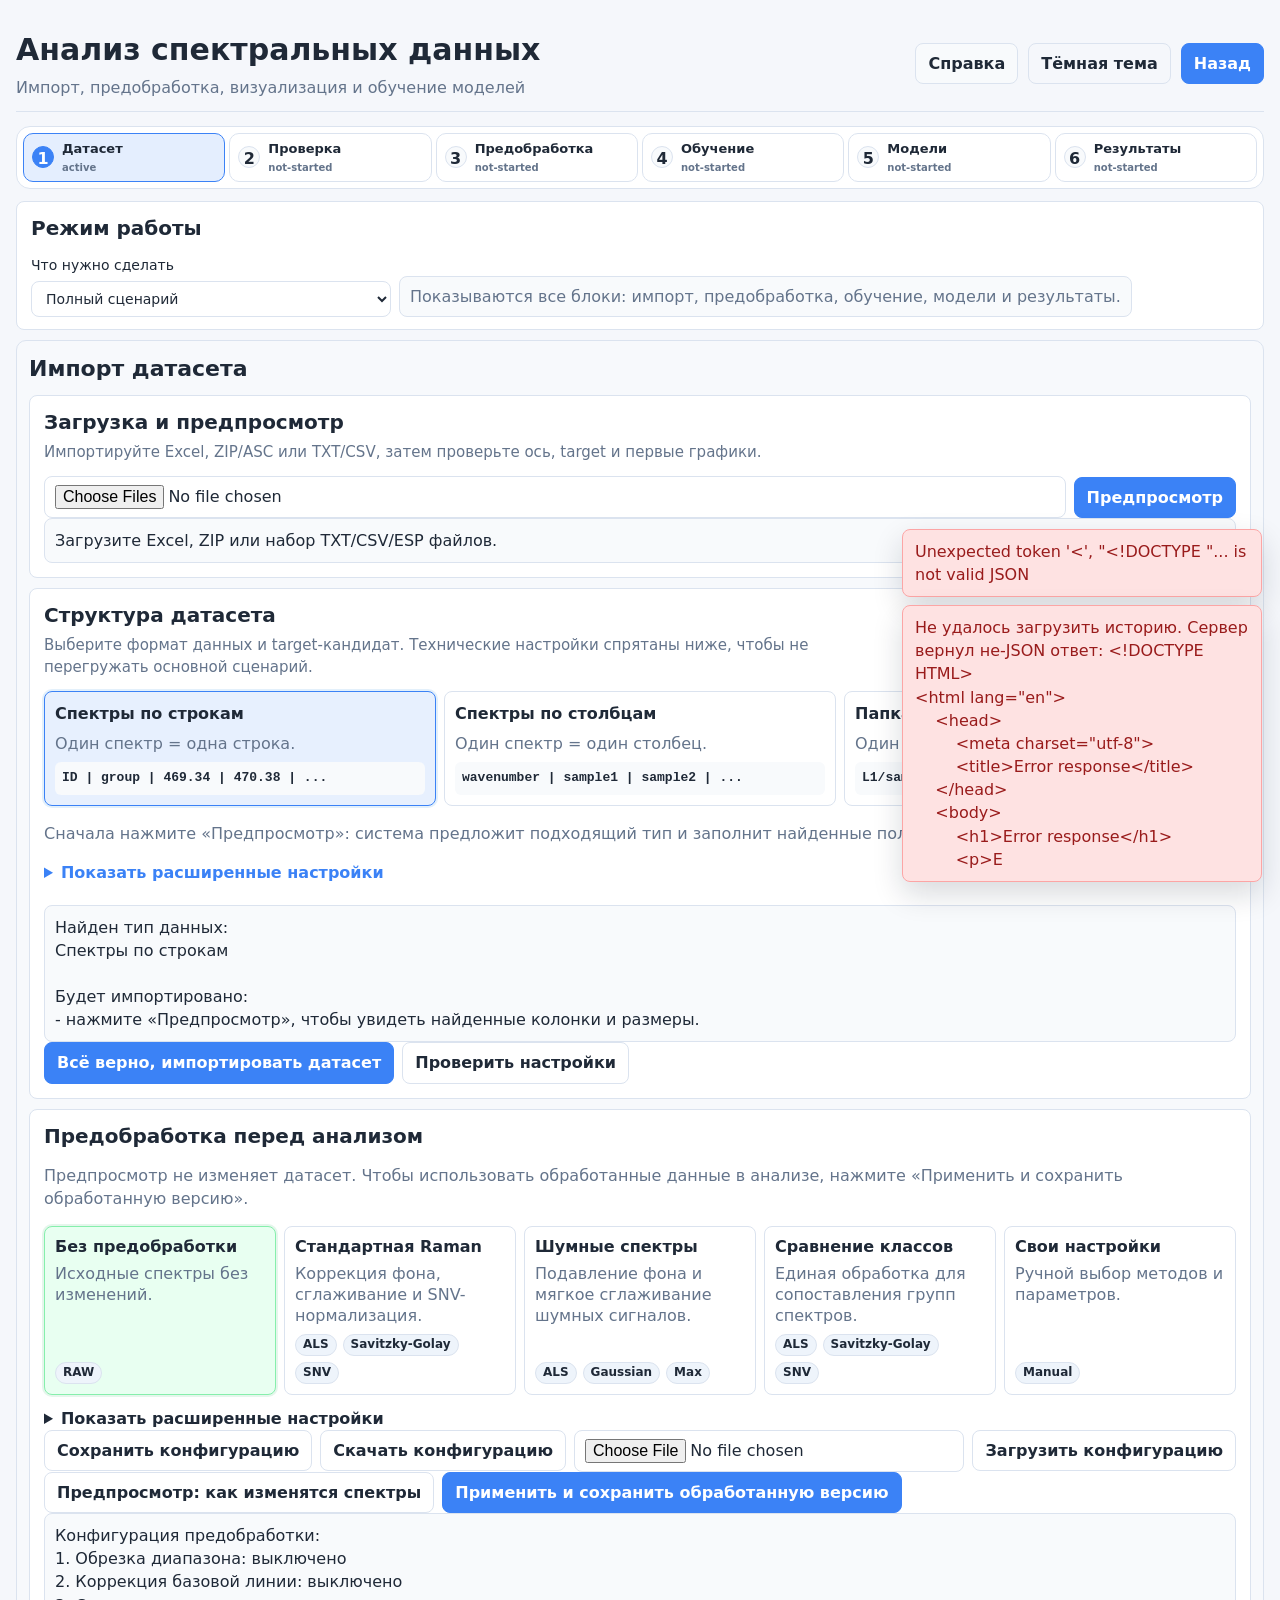
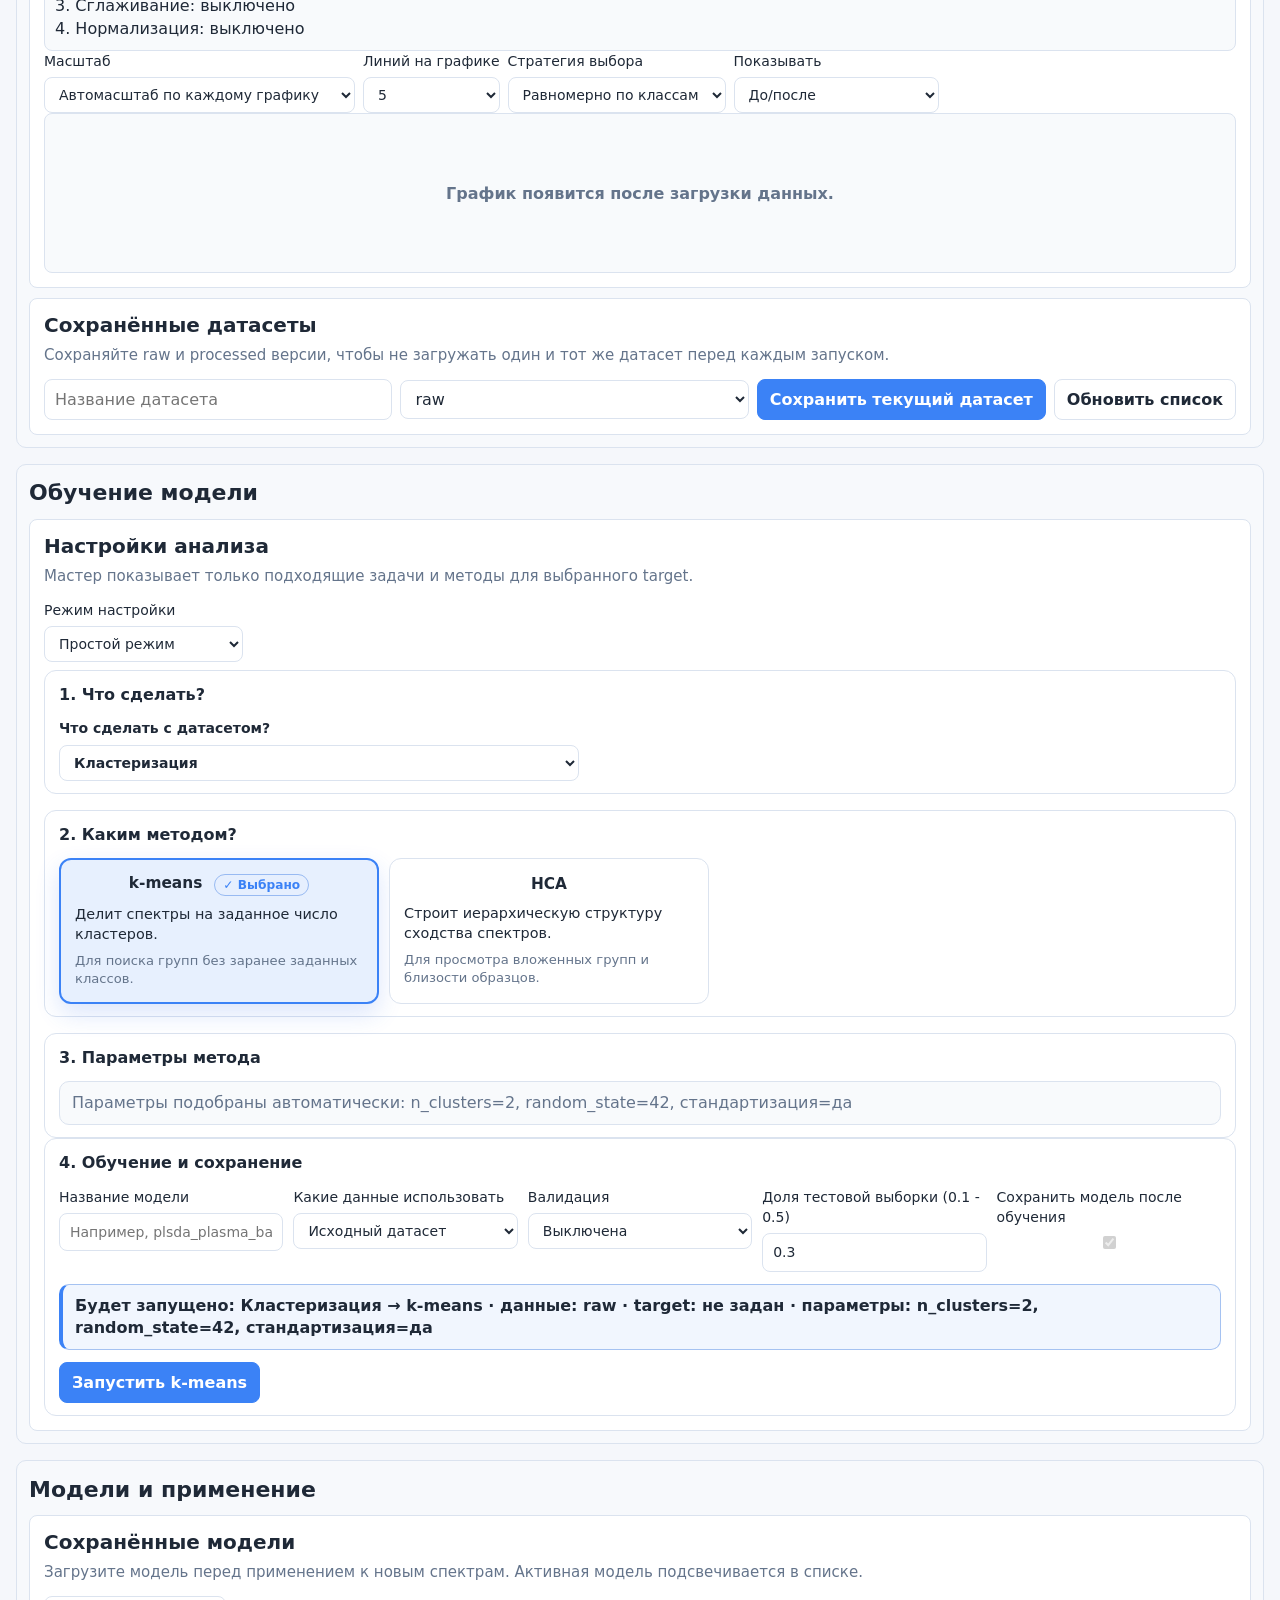
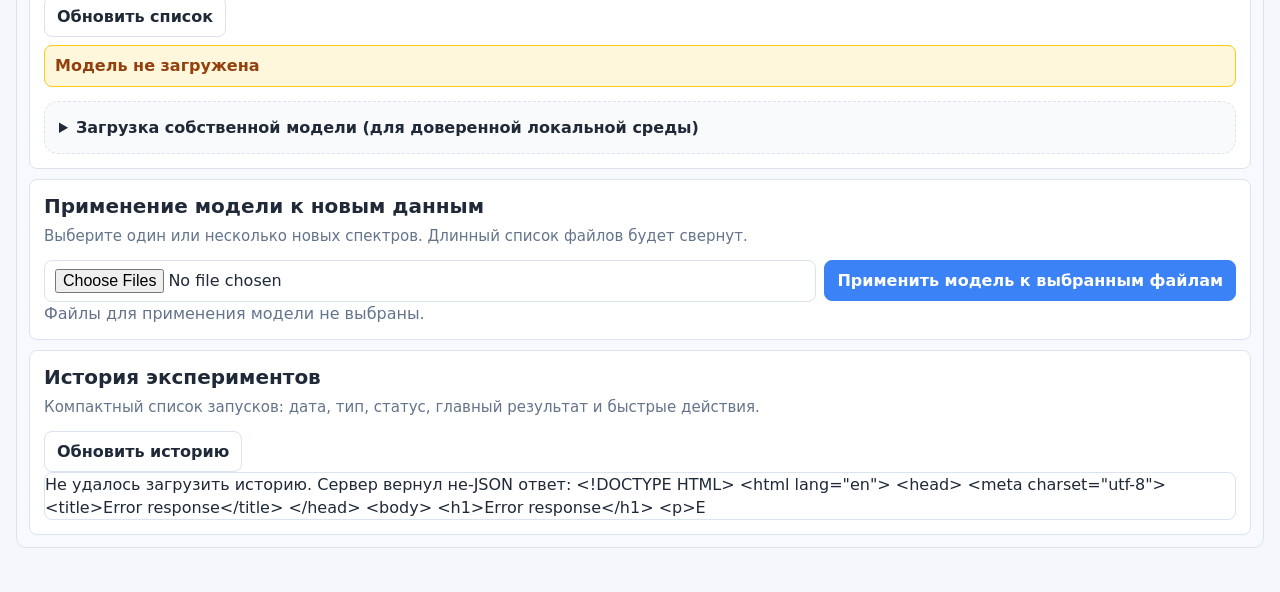
==== commit 03c17e70: "Improve analysis page UI Add compact Russian workflow descriptions, badges for active datasets/model" ====
--- a/templates/analysis.html
+++ b/templates/analysis.html
@@ -106,6 +106,7 @@
 
         <section class="card">
             <h3>Загрузка и предпросмотр</h3>
+            <p class="block-description">Импортируйте Excel, ZIP/ASC или TXT/CSV, затем проверьте ось, target и первые графики.</p>
             <div class="line-controls wrap">
                 <input id="dataset-files" type="file" accept=".xlsx,.xls,.csv,.txt,.esp,.zip" multiple>
                 <button id="dataset-preview-btn" class="btn btn-primary">Предпросмотр</button>
@@ -115,6 +116,7 @@
 
         <section class="card">
             <h3>Структура датасета</h3>
+            <p class="block-description">Выберите формат данных и target-кандидат. Технические настройки спрятаны ниже, чтобы не перегружать основной сценарий.</p>
             <div class="layout-cards" id="dataset-layout-cards">
                 <button type="button" class="layout-card" data-layout="excel_rows">
                     <strong>Спектры по строкам</strong>
@@ -483,6 +485,7 @@
         </section>
         <section class="card" id="saved-datasets-card">
             <h3>Сохранённые датасеты</h3>
+            <p class="block-description">Сохраняйте raw и processed версии, чтобы не загружать один и тот же датасет перед каждым запуском.</p>
             <div class="line-controls wrap">
                 <input id="save-dataset-name" class="input-field" type="text" placeholder="Название датасета">
                 <select id="save-dataset-version" class="input-field">
@@ -501,6 +504,7 @@
 
         <section class="card">
             <h3>Источник данных</h3>
+            <p class="block-description">Здесь показан активный датасет, который будет использован для обучения модели.</p>
             <div id="active-dataset-badge" class="loaded-badge loaded-badge--empty">Импортированный датасет не выбран. Можно загрузить файл вручную.</div>
             <div class="line-controls wrap">
                 <button id="choose-other-dataset-btn" class="btn btn-secondary" type="button">Выбрать другой датасет</button>
@@ -516,6 +520,7 @@
 
         <section class="card">
             <h3>Настройки анализа</h3>
+            <p class="block-description">Мастер показывает только подходящие задачи и методы для выбранного target.</p>
             <div class="line-controls wrap analysis-mode-controls">
                 <label>Режим настройки
                     <select id="model-config-mode" class="input-field">
@@ -665,6 +670,7 @@
 
         <section class="card" id="infer-section">
             <h3>Сохранённые модели</h3>
+            <p class="block-description">Загрузите модель перед применением к новым спектрам. Активная модель подсвечивается в списке.</p>
             <div class="line-controls wrap">
                 <button id="refresh-models-btn" class="btn">Обновить список</button>
             </div>
@@ -699,6 +705,7 @@
 
         <section class="card" id="model-apply-card">
             <h3>Применение модели к новым данным</h3>
+            <p class="block-description">Выберите один или несколько новых спектров. Длинный список файлов будет свернут.</p>
             <div class="line-controls wrap">
                 <input id="infer-file" type="file" accept=".csv,.txt,.esp,.xlsx,.xls" multiple>
                 <button id="infer-btn" class="btn btn-primary">Применить модель к выбранным файлам</button>
@@ -708,6 +715,7 @@
 
         <section class="card" id="results-section" style="display:none;">
             <h3>Результаты</h3>
+            <p class="block-description">Сводка, метрики, графики, экспорт и читаемый JSON ответа.</p>
             <div class="result-tabs" role="tablist" aria-label="Разделы результата">
                 <button type="button" class="result-tab result-tab--active" data-result-tab="summary">Сводка</button>
                 <button type="button" class="result-tab" data-result-tab="metrics">Метрики</button>
@@ -739,6 +747,7 @@
 
         <section class="card" id="runs-section">
             <h3>История экспериментов</h3>
+            <p class="block-description">Компактный список запусков: дата, тип, статус, главный результат и быстрые действия.</p>
             <div class="line-controls wrap">
                 <button id="refresh-runs-btn" class="btn" type="button">Обновить историю</button>
             </div>
--- a/static/analysis.css
+++ b/static/analysis.css
@@ -114,6 +114,14 @@
     color: var(--muted);
 }
 
+.block-description {
+    max-width: 860px;
+    margin: -4px 0 12px;
+    color: var(--muted);
+    font-size: 0.94rem;
+    line-height: 1.45;
+}
+
 .major-block {
     border: 1px solid var(--border);
     border-radius: 10px;
@@ -121,6 +129,11 @@
     margin-bottom: 16px;
     background: var(--surface-2);
     box-shadow: none;
+}
+
+.major-block > .card,
+.card {
+    scroll-margin-top: 88px;
 }
 
 .major-title {
@@ -686,6 +699,12 @@
     padding: 12px;
     background: var(--surface-2);
     gap: 8px;
+    min-width: 0;
+}
+
+.preprocessing-method-card:has(.pre-status-badge--on) {
+    border-color: var(--success-border);
+    background: color-mix(in srgb, var(--success-bg) 62%, var(--surface));
 }
 
 .pre-status-badge {
@@ -709,8 +728,9 @@
     margin: 8px 0 10px;
     padding: 10px 12px;
     border-radius: 8px;
-    border: 1px solid var(--border);
-    background: var(--surface-2);
+    border: 1px solid var(--success-border);
+    background: var(--success-bg);
+    color: var(--success-text);
     font-weight: 700;
 }
 
@@ -1035,6 +1055,11 @@
 
 .analysis-run-summary {
     margin: 12px 0;
+    border: 1px solid color-mix(in srgb, var(--primary) 34%, var(--border));
+    border-left: 4px solid var(--primary);
+    border-radius: 10px;
+    padding: 10px 12px;
+    background: color-mix(in srgb, var(--primary) 7%, var(--surface));
 }
 
 .analysis-run-summary__main {
@@ -1073,6 +1098,7 @@
     padding: 8px 10px;
     border-radius: 8px;
     font-weight: 600;
+    line-height: 1.45;
 }
 
 .loaded-badge--ok {
@@ -1089,7 +1115,7 @@
 
 .models-list {
     max-height: 360px;
-    overflow-y: auto;
+    overflow: auto;
     border: 1px solid var(--border);
     border-radius: 8px;
     padding: 0;
@@ -1193,7 +1219,7 @@
 .dataset-summary-grid,
 .metadata-grid {
     display: grid;
-    grid-template-columns: repeat(auto-fit, minmax(180px, 1fr));
+    grid-template-columns: repeat(auto-fit, minmax(150px, 1fr));
     gap: 10px;
     margin-bottom: 12px;
 }
@@ -1204,6 +1230,7 @@
     border-radius: 8px;
     padding: 12px;
     background: var(--surface-2);
+    min-width: 0;
 }
 
 .summary-label,
@@ -1219,7 +1246,29 @@
     margin-top: 4px;
     font-size: 18px;
     font-weight: 800;
-    word-break: break-word;
+    overflow: hidden;
+    text-overflow: ellipsis;
+    white-space: nowrap;
+}
+
+.summary-value--compact {
+    font-size: 15px;
+}
+
+.summary-tile--dataset,
+.summary-tile--target {
+    border-color: var(--success-border);
+    background: var(--success-bg);
+}
+
+.summary-tile--warning {
+    border-color: var(--warning-border);
+    background: var(--warning-bg);
+}
+
+.summary-tile--success {
+    border-color: var(--success-border);
+    background: color-mix(in srgb, var(--success-bg) 70%, var(--surface));
 }
 
 .compact-preprocessing-row {
@@ -1266,6 +1315,7 @@
 .compact-table {
     width: 100%;
     border-collapse: collapse;
+    table-layout: fixed;
 }
 
 .compact-table th,
@@ -1274,6 +1324,8 @@
     border-bottom: 1px solid var(--border);
     text-align: left;
     vertical-align: top;
+    overflow: hidden;
+    text-overflow: ellipsis;
 }
 
 .compact-table th {
@@ -1291,6 +1343,26 @@
     display: flex;
     gap: 6px;
     flex-wrap: wrap;
+    min-width: 160px;
+}
+
+.compact-table th:last-child,
+.compact-table td:last-child {
+    width: 210px;
+}
+
+.comparison-table.compact-table th:first-child,
+.comparison-table.compact-table td:first-child {
+    width: 30%;
+}
+
+.compact-table .actions .btn-mini {
+    margin-top: 0;
+}
+
+.compact-table tr.is-selected {
+    outline: 2px solid color-mix(in srgb, var(--primary) 50%, transparent);
+    outline-offset: -2px;
 }
 
 .plot-box {
@@ -1596,6 +1668,104 @@
     font-size: 12px;
 }
 
+.ui-badge,
+.metric-badge {
+    display: inline-flex;
+    align-items: center;
+    justify-content: center;
+    max-width: 100%;
+    min-height: 24px;
+    padding: 3px 8px;
+    border-radius: 999px;
+    border: 1px solid var(--border);
+    font-size: 12px;
+    font-weight: 800;
+    line-height: 1.2;
+    white-space: nowrap;
+}
+
+.ui-badge--raw,
+.ui-badge--info {
+    color: var(--primary);
+    border-color: color-mix(in srgb, var(--primary) 38%, var(--border));
+    background: color-mix(in srgb, var(--primary) 10%, var(--surface));
+}
+
+.ui-badge--processed,
+.ui-badge--success,
+.metric-badge {
+    color: var(--success-text);
+    border-color: var(--success-border);
+    background: var(--success-bg);
+}
+
+.ui-badge--warning {
+    color: var(--warning-text);
+    border-color: var(--warning-border);
+    background: var(--warning-bg);
+}
+
+.ui-badge--error {
+    color: var(--danger-text);
+    border-color: var(--danger-border);
+    background: var(--danger-bg);
+}
+
+.ui-alert {
+    margin: 10px 0;
+    padding: 10px 12px;
+    border-radius: 10px;
+    font-weight: 650;
+}
+
+.ui-alert--warning {
+    color: var(--warning-text);
+    border: 1px solid var(--warning-border);
+    background: var(--warning-bg);
+}
+
+.inference-summary-grid {
+    display: grid;
+    grid-template-columns: repeat(auto-fit, minmax(160px, 1fr));
+    gap: 8px;
+    margin-bottom: 10px;
+}
+
+.metadata-metrics {
+    margin: 8px 0 10px;
+    padding: 10px;
+    border: 1px solid var(--border);
+    border-radius: 8px;
+    background: var(--surface);
+}
+
+.metric-list {
+    display: flex;
+    flex-wrap: wrap;
+    gap: 6px;
+    margin-top: 6px;
+}
+
+.metric-chip {
+    display: inline-flex;
+    gap: 6px;
+    align-items: center;
+    max-width: 100%;
+    padding: 5px 8px;
+    border: 1px solid var(--border);
+    border-radius: 8px;
+    background: var(--surface-2);
+    font-size: 12px;
+}
+
+.metric-chip span {
+    color: var(--muted);
+}
+
+.metric-chip strong {
+    color: var(--text);
+}
+
 .preprocessing-inline-params {
     display: grid;
     grid-template-columns: repeat(auto-fit, minmax(140px, 1fr));
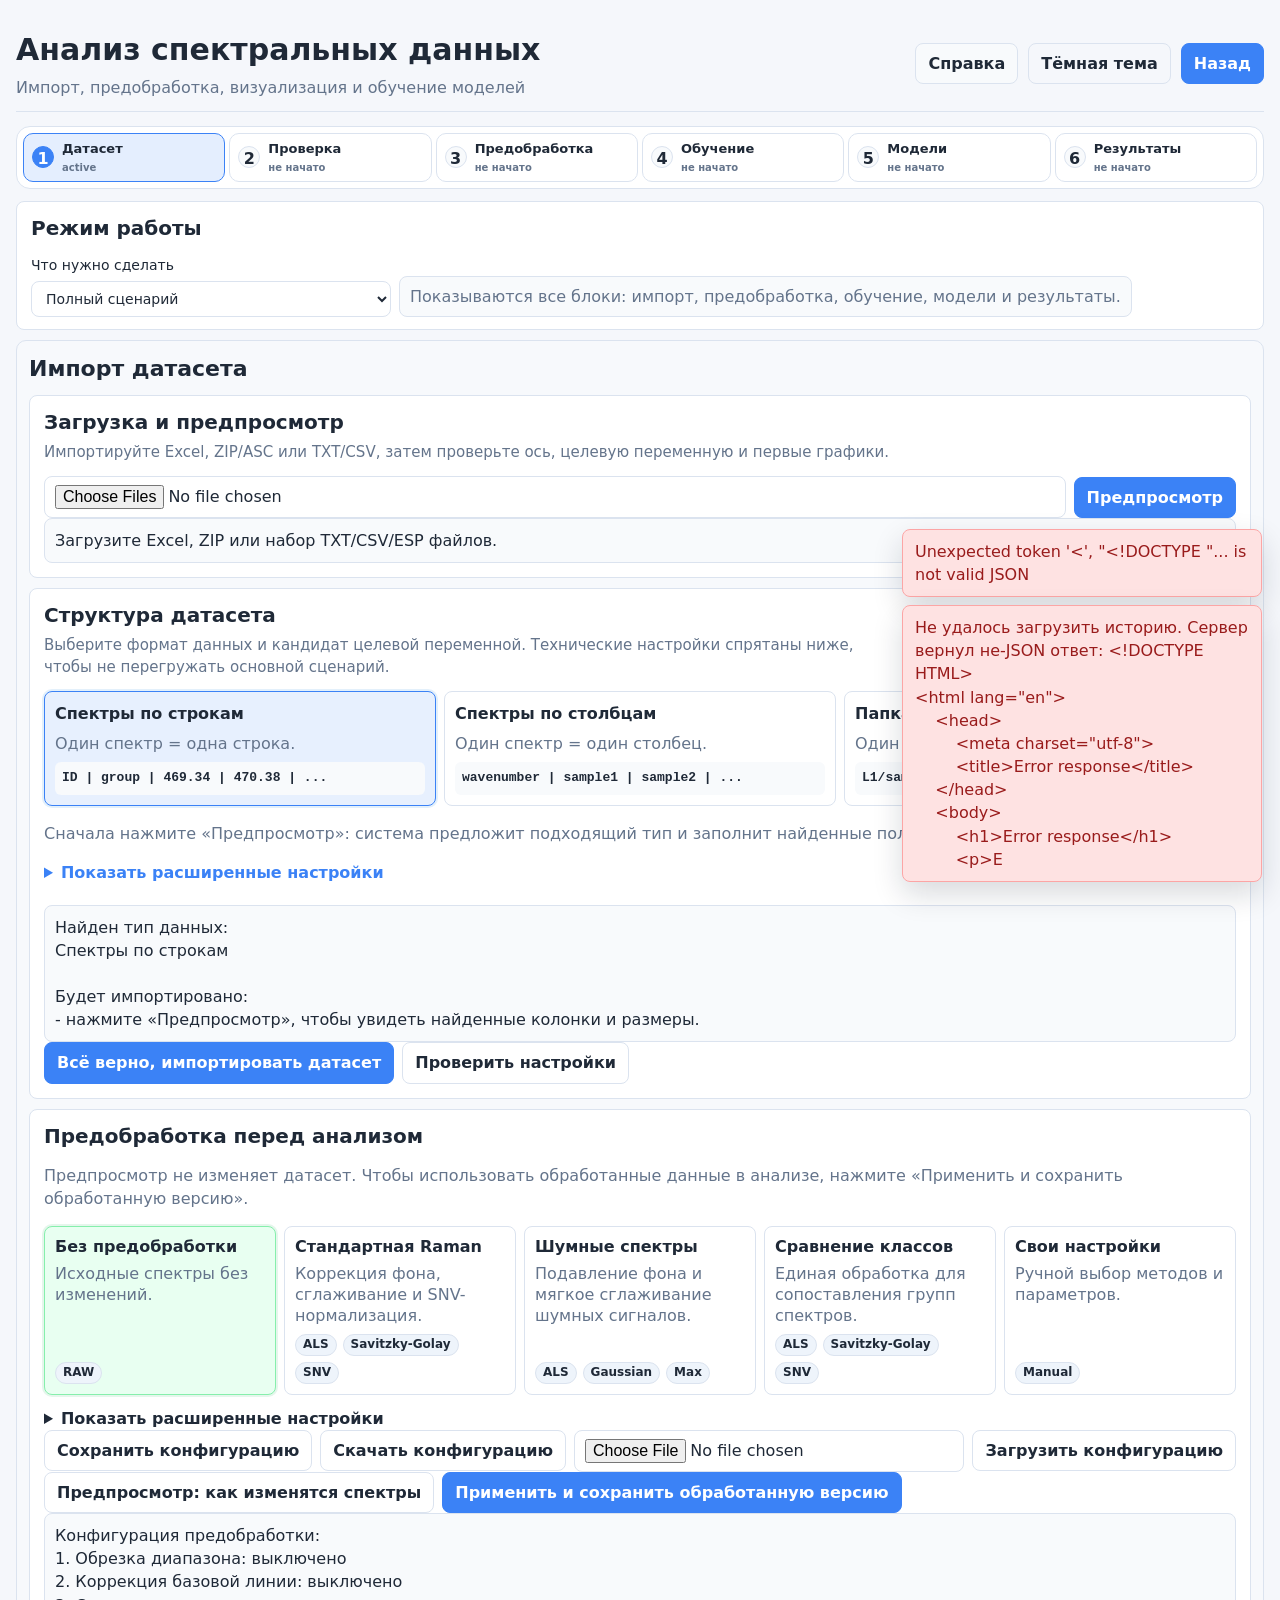
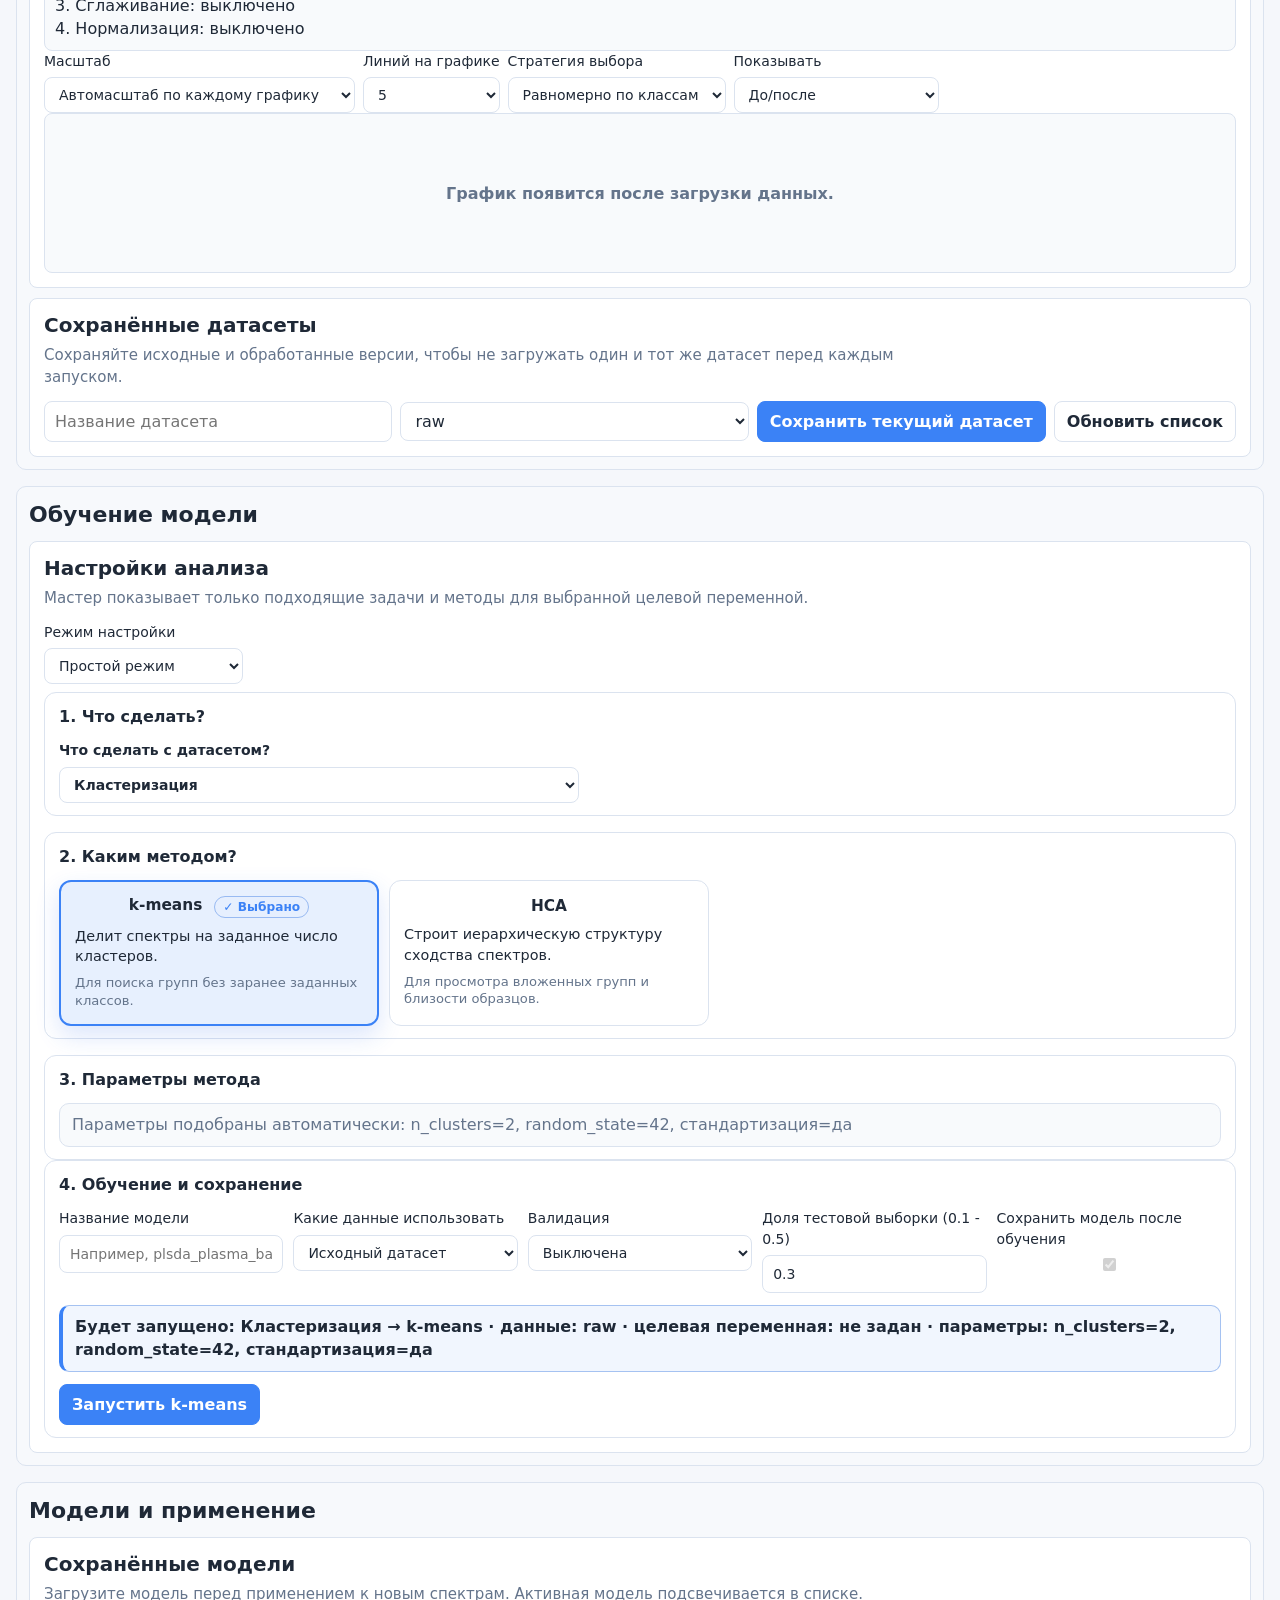
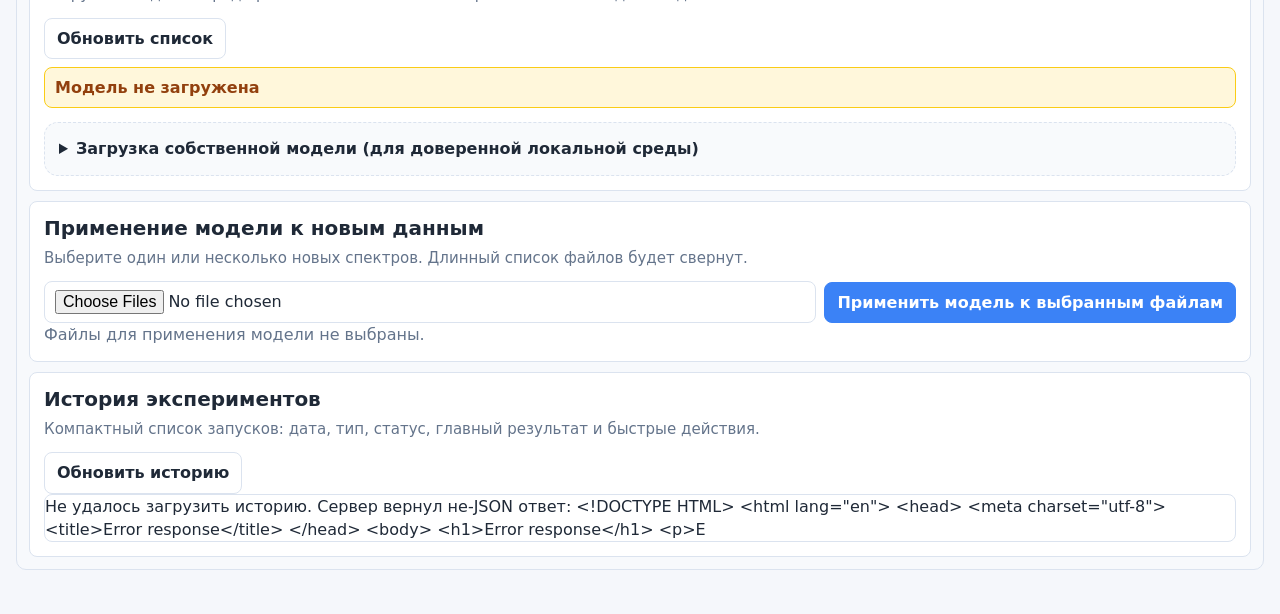
==== commit ff489364: "Localize analysis UI text Translate visible analysis page labels and messages to Russian, keep techn" ====
--- a/templates/analysis.html
+++ b/templates/analysis.html
@@ -25,12 +25,12 @@
         </div>
     </header>
     <nav class="workflow-stepper" aria-label="Этапы анализа">
-        <button type="button" class="workflow-step workflow-tab workflow-tab--active" data-step="import" data-target-section="import-section"><span class="step-index">1</span><span class="step-label">Датасет</span><span class="step-state">active</span></button>
-        <button type="button" class="workflow-step workflow-tab" data-step="check" data-target-section="dataset-ready-card"><span class="step-index">2</span><span class="step-label">Проверка</span><span class="step-state">not-started</span></button>
-        <button type="button" class="workflow-step workflow-tab" data-step="preprocess" data-target-section="preprocessing-card"><span class="step-index">3</span><span class="step-label">Предобработка</span><span class="step-state">not-started</span></button>
-        <button type="button" class="workflow-step workflow-tab" data-step="train" data-target-section="training-section"><span class="step-index">4</span><span class="step-label">Обучение</span><span class="step-state">not-started</span></button>
-        <button type="button" class="workflow-step workflow-tab" data-step="models" data-target-section="models-section"><span class="step-index">5</span><span class="step-label">Модели</span><span class="step-state">not-started</span></button>
-        <button type="button" class="workflow-step workflow-tab" data-step="results" data-target-section="results-section"><span class="step-index">6</span><span class="step-label">Результаты</span><span class="step-state">not-started</span></button>
+        <button type="button" class="workflow-step workflow-tab workflow-tab--active" data-step="import" data-target-section="import-section"><span class="step-index">1</span><span class="step-label">Датасет</span><span class="step-state">активно</span></button>
+        <button type="button" class="workflow-step workflow-tab" data-step="check" data-target-section="dataset-ready-card"><span class="step-index">2</span><span class="step-label">Проверка</span><span class="step-state">не начато</span></button>
+        <button type="button" class="workflow-step workflow-tab" data-step="preprocess" data-target-section="preprocessing-card"><span class="step-index">3</span><span class="step-label">Предобработка</span><span class="step-state">не начато</span></button>
+        <button type="button" class="workflow-step workflow-tab" data-step="train" data-target-section="training-section"><span class="step-index">4</span><span class="step-label">Обучение</span><span class="step-state">не начато</span></button>
+        <button type="button" class="workflow-step workflow-tab" data-step="models" data-target-section="models-section"><span class="step-index">5</span><span class="step-label">Модели</span><span class="step-state">не начато</span></button>
+        <button type="button" class="workflow-step workflow-tab" data-step="results" data-target-section="results-section"><span class="step-index">6</span><span class="step-label">Результаты</span><span class="step-state">не начато</span></button>
     </nav>
     <div id="global-status" class="global-status" style="display:none;">
         <div class="spinner"></div>
@@ -54,19 +54,19 @@
             <h3>Общий порядок работы</h3>
             <p>Загрузите датасет, проверьте структуру и график, при необходимости примените предобработку, выберите цель анализа, запустите модель, затем посмотрите метрики, графики и скачайте результаты. Все запуски сохраняются в истории текущего пользователя.</p>
             <h3>Режимы работы</h3>
-            <p>Полный сценарий показывает весь процесс. «Правильный датасет» подходит для готового CSV/XLSX. «Только предобработка» нужен для получения processed-версии. «Только обучение» оставляет импорт готового датасета и модели. «Применение сохранённой модели» показывает модели и prediction. «История экспериментов» открывает старые run, ZIP и удаление.</p>
+            <p>Полный сценарий показывает весь процесс. «Правильный датасет» подходит для готового CSV/XLSX. «Только предобработка» нужен для получения обработанной версии. «Только обучение» оставляет импорт готового датасета и модели. «Применение сохранённой модели» показывает модели и предсказания. «История экспериментов» открывает старые запуски, ZIP и удаление.</p>
             <h3>Формат правильного датасета</h3>
             <pre>sample_id | target | source_sheet | source_file | 473.50 | 474.10 | ...</pre>
-            <h3>Target</h3>
-            <p><strong>categorical</strong> — классификация. <strong>numeric</strong> — регрессия концентрации или числового параметра. Если target отсутствует, доступны PCA и кластеризация.</p>
+            <h3>Целевая переменная</h3>
+            <p><strong>Категориальная</strong> — классификация. <strong>Числовая</strong> — регрессия концентрации или числового параметра. Если целевая переменная отсутствует, доступны PCA и кластеризация.</p>
             <h3>Методы</h3>
-            <p>PCA показывает визуальную структуру. PLS-DA, SVM, Random Forest и Decision Tree решают классификацию. k-means и HCA ищут группы без target. PLS Regression и SVR предсказывают числовой target.</p>
+            <p>PCA показывает визуальную структуру. PLS-DA, SVM, Random Forest и Decision Tree решают классификацию. k-means и HCA ищут группы без целевой переменной. PLS Regression и SVR предсказывают числовую целевую переменную.</p>
             <h3>Предобработка</h3>
-            <p>Baseline correction убирает фон, smoothing снижает шум, normalization приводит спектры к сопоставимому масштабу. Raw — исходные данные, processed — сохранённая обработанная версия.</p>
+            <p>Коррекция базовой линии убирает фон, сглаживание снижает шум, нормализация приводит спектры к сопоставимому масштабу. Raw — исходные данные, processed — сохранённая обработанная версия.</p>
             <h3>Результаты</h3>
-            <p>Для классификации выводятся accuracy, precision, recall, F1 и confusion matrix. Для регрессии — R2, RMSE, MAE, график факт/прогноз и остатки.</p>
+            <p>Для классификации выводятся accuracy, precision, recall, F1 и матрица ошибок. Для регрессии — R2, RMSE, MAE, график факт/прогноз и остатки.</p>
             <h3>Частые ошибки</h3>
-            <p>Нет target для supervised-метода, target не того типа, processed dataset ещё не создан, датасет слишком маленький, или новая спектральная сетка не совпадает с сеткой, на которой обучалась модель.</p>
+            <p>Нет целевой переменной для метода с учителем, целевая переменная не того типа, обработанная версия датасета ещё не создана, датасет слишком маленький, или новая спектральная сетка не совпадает с сеткой, на которой обучалась модель.</p>
             <div class="line-controls wrap">
                 <button id="download-example-csv-btn" class="btn" type="button">Скачать пример правильного датасета</button>
                 <button id="download-template-xlsx-btn" class="btn" type="button">Скачать шаблон Excel</button>
@@ -106,7 +106,7 @@
 
         <section class="card">
             <h3>Загрузка и предпросмотр</h3>
-            <p class="block-description">Импортируйте Excel, ZIP/ASC или TXT/CSV, затем проверьте ось, target и первые графики.</p>
+            <p class="block-description">Импортируйте Excel, ZIP/ASC или TXT/CSV, затем проверьте ось, целевую переменную и первые графики.</p>
             <div class="line-controls wrap">
                 <input id="dataset-files" type="file" accept=".xlsx,.xls,.csv,.txt,.esp,.zip" multiple>
                 <button id="dataset-preview-btn" class="btn btn-primary">Предпросмотр</button>
@@ -116,7 +116,7 @@
 
         <section class="card">
             <h3>Структура датасета</h3>
-            <p class="block-description">Выберите формат данных и target-кандидат. Технические настройки спрятаны ниже, чтобы не перегружать основной сценарий.</p>
+            <p class="block-description">Выберите формат данных и кандидат целевой переменной. Технические настройки спрятаны ниже, чтобы не перегружать основной сценарий.</p>
             <div class="layout-cards" id="dataset-layout-cards">
                 <button type="button" class="layout-card" data-layout="excel_rows">
                     <strong>Спектры по строкам</strong>
@@ -142,7 +142,7 @@
             </select>
             <p id="dataset-auto-note" class="muted">Сначала нажмите «Предпросмотр»: система предложит подходящий тип и заполнит найденные поля.</p>
             <section class="subcard" id="target-candidates-card" style="display:none;">
-                <h4>Возможные target-переменные</h4>
+                <h4>Возможные целевые переменные</h4>
                 <div id="target-candidates-list" class="target-candidates-list"></div>
             </section>
 
@@ -175,7 +175,7 @@
                         <span class="field-hint">Колонка, по которой определяется имя или номер образца.</span>
                         <select id="dataset-id-column" class="input-field"></select>
                     </label>
-                    <label class="dataset-field" data-visible-for="excel_rows">Target-колонка
+                    <label class="dataset-field" data-visible-for="excel_rows">Колонка целевой переменной
                         <span class="field-hint">Колонка с классом или значением, которое модель должна предсказывать.</span>
                         <select id="dataset-target-column" class="input-field"></select>
                     </label>
@@ -187,11 +187,11 @@
                         <span class="field-hint">Для TXT/CSV обычно первая числовая колонка: #Wave.</span>
                         <input id="dataset-x-column" class="input-field" type="text" value="#Wave">
                     </label>
-                    <label class="dataset-field" data-visible-for="txt_folder">Intensity-колонка
+                    <label class="dataset-field" data-visible-for="txt_folder">Колонка интенсивности
                         <span class="field-hint">Для TXT/CSV обычно вторая числовая колонка: #Intensity.</span>
                         <input id="dataset-y-column" class="input-field" type="text" value="#Intensity">
                     </label>
-                    <label class="dataset-field hidden-control" data-visible-for="excel_rows excel_columns txt_folder">Target-источник
+                    <label class="dataset-field hidden-control" data-visible-for="excel_rows excel_columns txt_folder">Источник целевой переменной
                         <span class="field-hint">Откуда брать классы/целевые значения.</span>
                         <select id="dataset-target-source" class="input-field">
                             <option value="column">Колонка таблицы</option>
@@ -200,7 +200,7 @@
                             <option value="filename_regex">Regex из имени файла</option>
                             <option value="file_name">Имя файла</option>
                             <option value="manual">Один общий класс</option>
-                            <option value="none">Без target</option>
+                            <option value="none">Без целевой переменной</option>
                         </select>
                     </label>
                     <label class="dataset-field" data-visible-for="txt_folder" data-target-source-field="filename_regex">Regex для класса
@@ -223,7 +223,7 @@
                 </div>
                 <div class="subcard">
                     <h4>Параметры измерений</h4>
-                    <p class="muted">Необязательно. Эти данные сохраняются в metadata датасета, config JSON и metadata модели.</p>
+                    <p class="muted">Необязательно. Эти данные сохраняются в метаданных датасета, JSON конфигурации и метаданных модели.</p>
                     <div id="detected-measurement-summary" class="measurement-detected" style="display:none;"></div>
                     <div class="line-controls wrap">
                         <button id="measurement-manual-toggle-btn" class="btn btn-secondary" type="button">Задать вручную</button>
@@ -233,7 +233,7 @@
                         <label>Ширина входной щели
                             <input id="meta-slit-width" class="input-field" type="text" placeholder="Например, 50 мкм">
                         </label>
-                        <label>Штрихов решётки, lines/mm
+                        <label>Штрихов решётки, линий/мм
                             <input id="meta-grating-lines" class="input-field" type="number" min="1" placeholder="Например, 1200">
                         </label>
                         <label>Длина волны лазера
@@ -298,12 +298,12 @@
                 <summary>Дополнительный экспорт</summary>
                 <div class="line-controls wrap">
                     <button id="dataset-export-zip-btn" class="btn" title="ZIP — полный пакет данных и настроек">Скачать ZIP-пакет</button>
-                    <button id="dataset-export-processed-csv-btn" class="btn" disabled title="Processed CSV — обработанная версия для анализа">Скачать processed CSV</button>
-                    <button id="dataset-export-processed-xlsx-btn" class="btn" disabled title="Processed XLSX — обработанная версия для Excel">Скачать processed XLSX</button>
-                    <button id="dataset-export-processed-zip-btn" class="btn" disabled title="Processed ZIP — обработанные данные и настройки">Скачать processed ZIP</button>
-                    <button id="dataset-metadata-download-btn" class="btn" title="JSON — summary и metadata датасета">Скачать metadata JSON</button>
-                    <button id="dataset-config-download-btn" class="btn" title="JSON — техническая конфигурация импорта">Скачать config JSON</button>
-                    <button id="preprocessing-config-download-btn" class="btn" disabled title="JSON — параметры предобработки">Скачать preprocessing JSON</button>
+                    <button id="dataset-export-processed-csv-btn" class="btn" disabled title="Processed CSV — обработанная версия для анализа">Скачать обработанный CSV</button>
+                    <button id="dataset-export-processed-xlsx-btn" class="btn" disabled title="Processed XLSX — обработанная версия для Excel">Скачать обработанный XLSX</button>
+                    <button id="dataset-export-processed-zip-btn" class="btn" disabled title="Processed ZIP — обработанные данные и настройки">Скачать обработанный ZIP</button>
+                    <button id="dataset-metadata-download-btn" class="btn" title="JSON — сводка и метаданные датасета">Скачать метаданные JSON</button>
+                    <button id="dataset-config-download-btn" class="btn" title="JSON — техническая конфигурация импорта">Скачать конфигурацию JSON</button>
+                    <button id="preprocessing-config-download-btn" class="btn" disabled title="JSON — параметры предобработки">Скачать предобработку JSON</button>
                 </div>
             </details>
         </section>
@@ -485,7 +485,7 @@
         </section>
         <section class="card" id="saved-datasets-card">
             <h3>Сохранённые датасеты</h3>
-            <p class="block-description">Сохраняйте raw и processed версии, чтобы не загружать один и тот же датасет перед каждым запуском.</p>
+            <p class="block-description">Сохраняйте исходные и обработанные версии, чтобы не загружать один и тот же датасет перед каждым запуском.</p>
             <div class="line-controls wrap">
                 <input id="save-dataset-name" class="input-field" type="text" placeholder="Название датасета">
                 <select id="save-dataset-version" class="input-field">
@@ -520,7 +520,7 @@
 
         <section class="card">
             <h3>Настройки анализа</h3>
-            <p class="block-description">Мастер показывает только подходящие задачи и методы для выбранного target.</p>
+            <p class="block-description">Мастер показывает только подходящие задачи и методы для выбранной целевой переменной.</p>
             <div class="line-controls wrap analysis-mode-controls">
                 <label>Режим настройки
                     <select id="model-config-mode" class="input-field">
@@ -622,12 +622,12 @@
 
             <section class="analysis-section analysis-section--compact">
                 <h4>4. Обучение и сохранение</h4>
-                <label id="targets-wrap" class="model-advanced-field">Target-значения (для PLS/PLS-DA, через запятую или с новой строки)
+                <label id="targets-wrap" class="model-advanced-field">Значения целевой переменной (для PLS/PLS-DA, через запятую или с новой строки)
                     <textarea id="target-values" class="input-field" rows="3" placeholder="0,0,0,1,1,1"></textarea>
                 </label>
                 <div class="line-controls wrap model-advanced-field" id="targets-import-wrap">
                     <input id="targets-file" type="file" accept=".txt,.csv">
-                    <button id="load-targets-btn" class="btn">Подставить targets в поле</button>
+                    <button id="load-targets-btn" class="btn">Подставить метки в поле</button>
                     <span id="targets-file-hint" class="muted"></span>
                 </div>
 
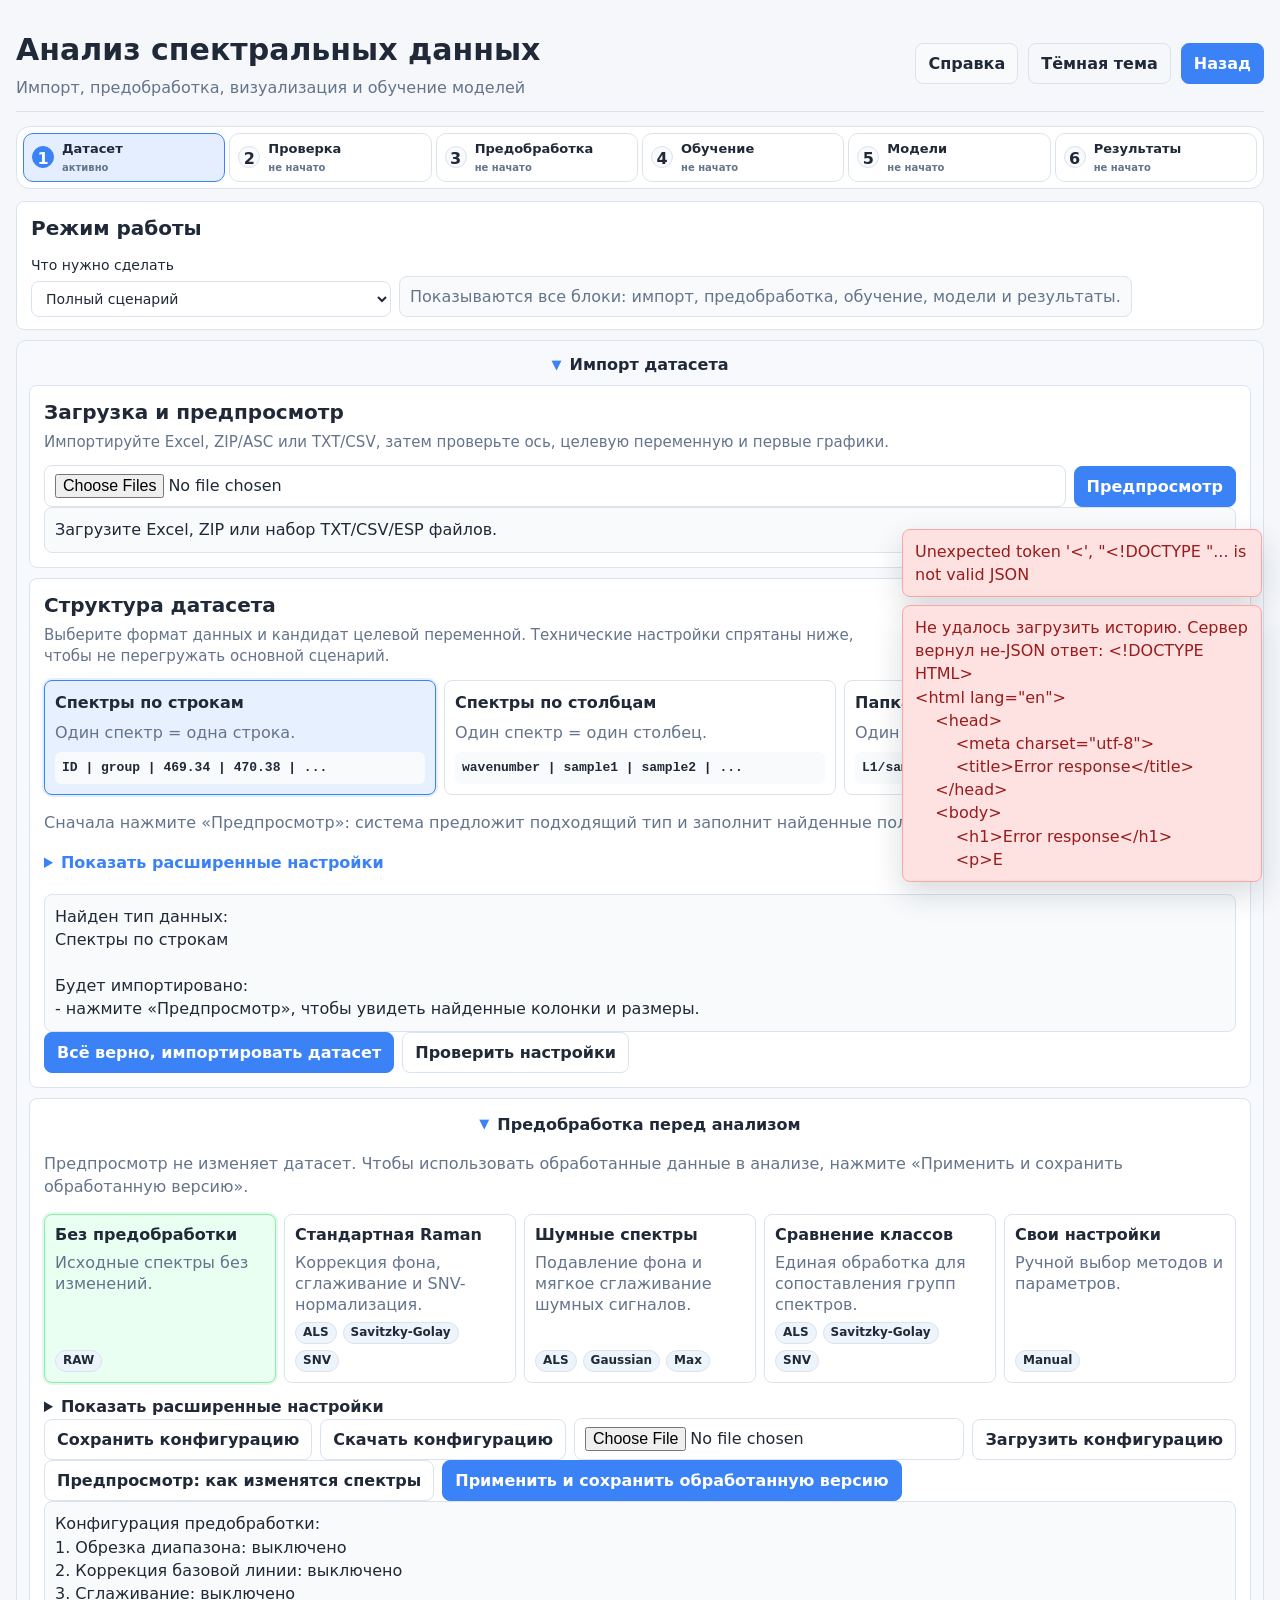
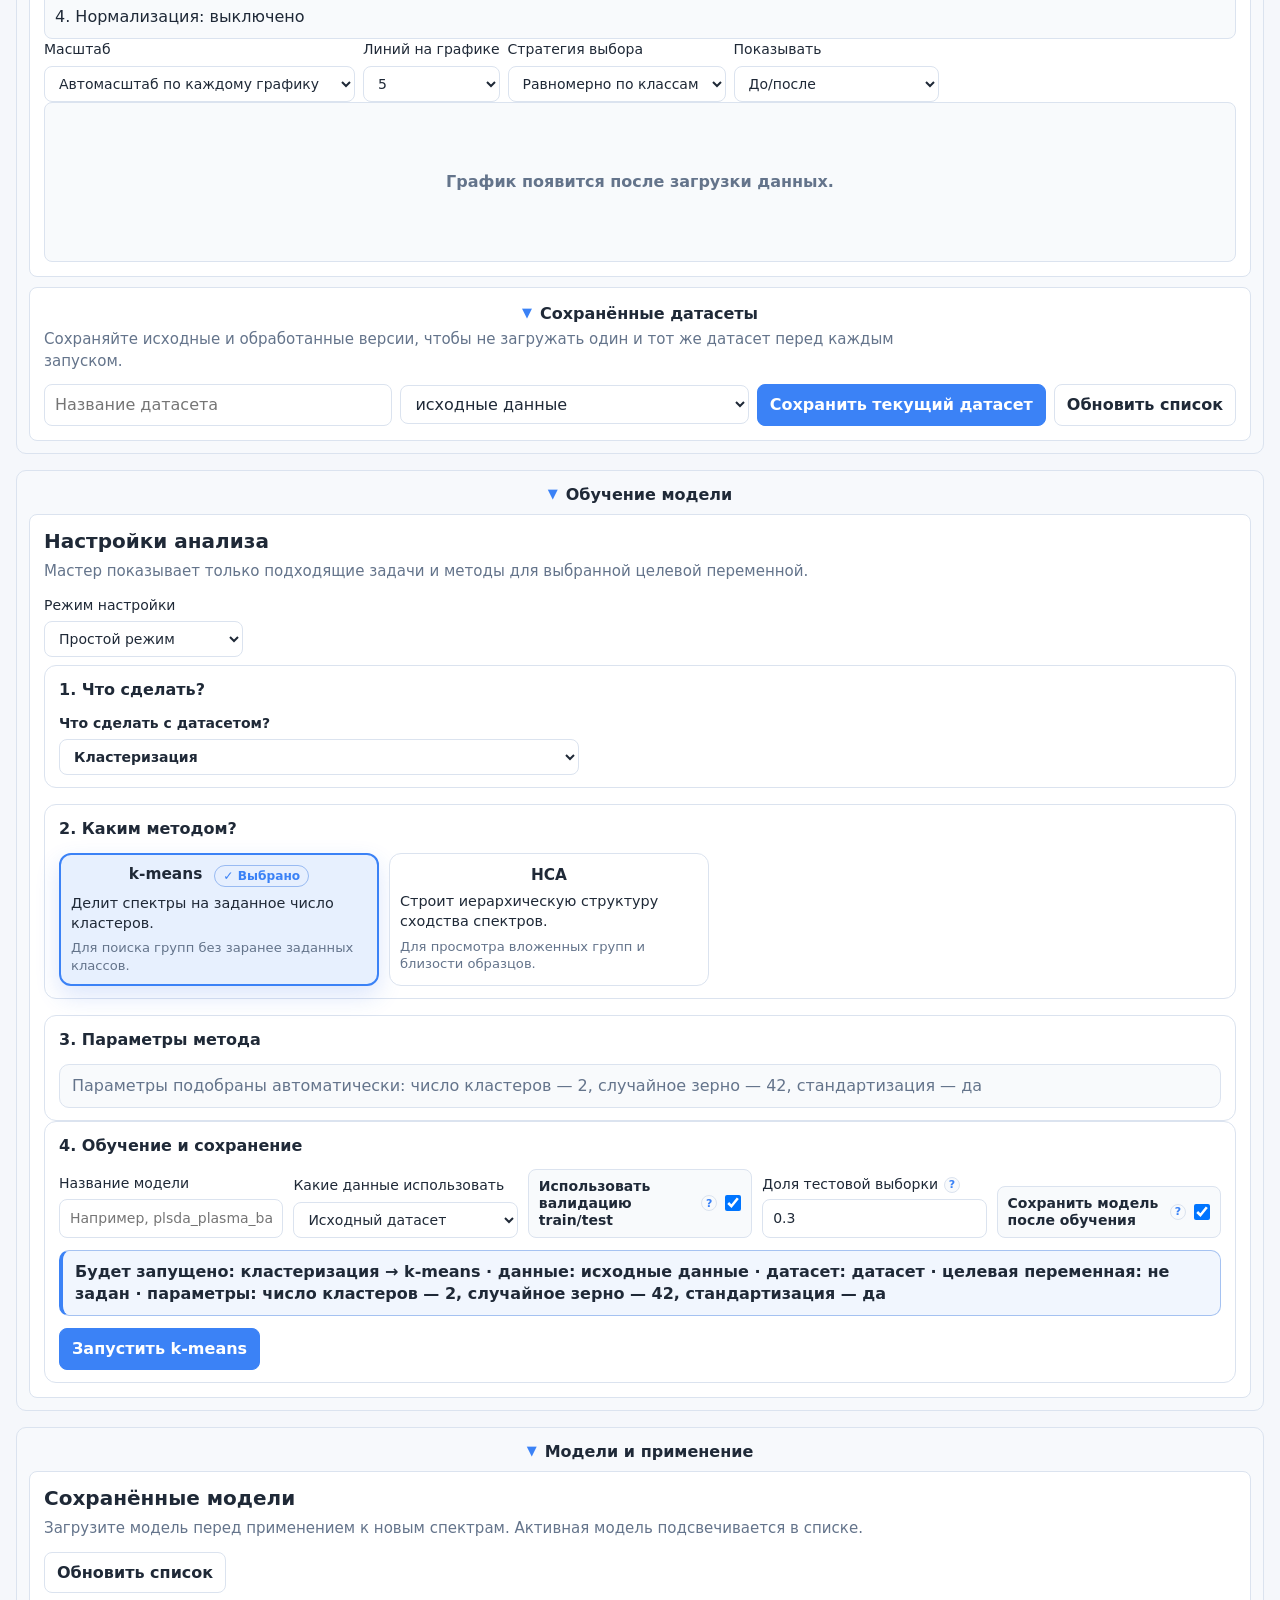
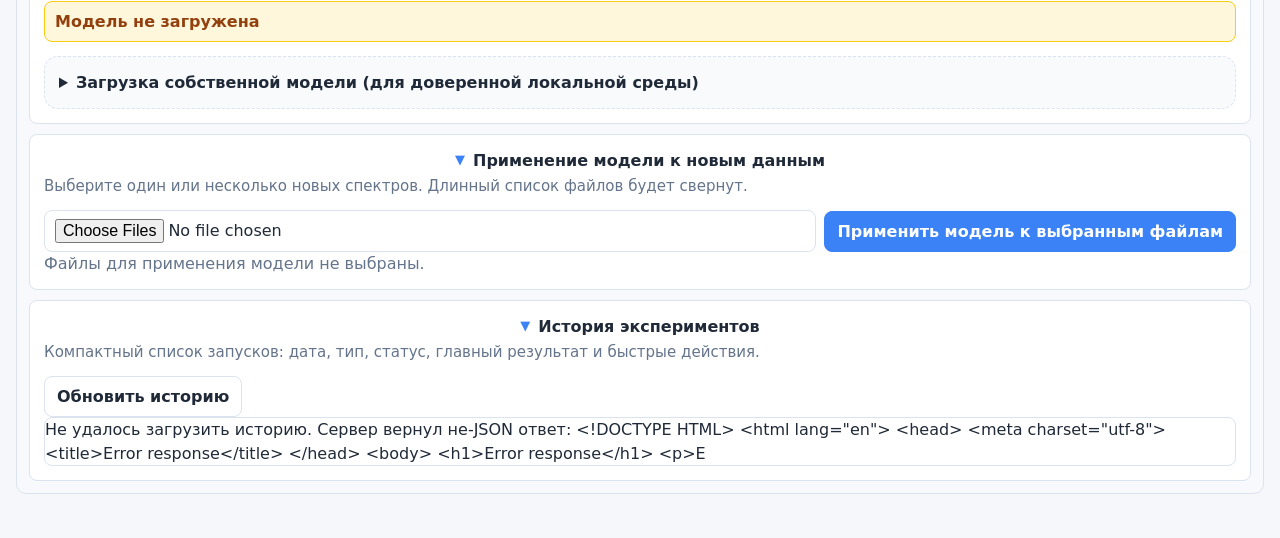
==== commit ebefebf5: "Обновление статических файлов и шаблона анализа" ====
--- a/templates/analysis.html
+++ b/templates/analysis.html
@@ -62,7 +62,7 @@
             <h3>Методы</h3>
             <p>PCA показывает визуальную структуру. PLS-DA, SVM, Random Forest и Decision Tree решают классификацию. k-means и HCA ищут группы без целевой переменной. PLS Regression и SVR предсказывают числовую целевую переменную.</p>
             <h3>Предобработка</h3>
-            <p>Коррекция базовой линии убирает фон, сглаживание снижает шум, нормализация приводит спектры к сопоставимому масштабу. Raw — исходные данные, processed — сохранённая обработанная версия.</p>
+            <p>Коррекция базовой линии убирает фон, сглаживание снижает шум, нормализация приводит спектры к сопоставимому масштабу. Исходные данные — данные без обработки, предобработанные данные — сохранённая обработанная версия.</p>
             <h3>Результаты</h3>
             <p>Для классификации выводятся accuracy, precision, recall, F1 и матрица ошибок. Для регрессии — R2, RMSE, MAE, график факт/прогноз и остатки.</p>
             <h3>Частые ошибки</h3>
@@ -195,7 +195,7 @@
                         <span class="field-hint">Откуда брать классы/целевые значения.</span>
                         <select id="dataset-target-source" class="input-field">
                             <option value="column">Колонка таблицы</option>
-                            <option value="sheet_name">Имя листа Excel</option>
+                            <option value="sheet_name">лист Excel / группа</option>
                             <option value="folder_name">Имя папки</option>
                             <option value="filename_regex">Regex из имени файла</option>
                             <option value="file_name">Имя файла</option>
@@ -287,8 +287,8 @@
             <div class="line-controls wrap">
                 <label>Версия данных для графика
                     <select id="dataset-preview-version" class="input-field">
-                        <option value="raw">raw</option>
-                        <option value="processed" disabled>processed</option>
+                        <option value="raw">исходные данные</option>
+                        <option value="processed" disabled>предобработанные данные</option>
                     </select>
                 </label>
                 <span id="dataset-preview-status" class="muted"></span>
@@ -298,9 +298,9 @@
                 <summary>Дополнительный экспорт</summary>
                 <div class="line-controls wrap">
                     <button id="dataset-export-zip-btn" class="btn" title="ZIP — полный пакет данных и настроек">Скачать ZIP-пакет</button>
-                    <button id="dataset-export-processed-csv-btn" class="btn" disabled title="Processed CSV — обработанная версия для анализа">Скачать обработанный CSV</button>
-                    <button id="dataset-export-processed-xlsx-btn" class="btn" disabled title="Processed XLSX — обработанная версия для Excel">Скачать обработанный XLSX</button>
-                    <button id="dataset-export-processed-zip-btn" class="btn" disabled title="Processed ZIP — обработанные данные и настройки">Скачать обработанный ZIP</button>
+                    <button id="dataset-export-processed-csv-btn" class="btn" disabled title="Предобработанный CSV — обработанная версия для анализа">Скачать обработанный CSV</button>
+                    <button id="dataset-export-processed-xlsx-btn" class="btn" disabled title="Предобработанный XLSX — обработанная версия для Excel">Скачать обработанный XLSX</button>
+                    <button id="dataset-export-processed-zip-btn" class="btn" disabled title="Предобработанный ZIP — обработанные данные и настройки">Скачать обработанный ZIP</button>
                     <button id="dataset-metadata-download-btn" class="btn" title="JSON — сводка и метаданные датасета">Скачать метаданные JSON</button>
                     <button id="dataset-config-download-btn" class="btn" title="JSON — техническая конфигурация импорта">Скачать конфигурацию JSON</button>
                     <button id="preprocessing-config-download-btn" class="btn" disabled title="JSON — параметры предобработки">Скачать предобработку JSON</button>
@@ -489,8 +489,8 @@
             <div class="line-controls wrap">
                 <input id="save-dataset-name" class="input-field" type="text" placeholder="Название датасета">
                 <select id="save-dataset-version" class="input-field">
-                    <option value="raw">raw</option>
-                    <option value="processed">processed</option>
+                    <option value="raw">исходные данные</option>
+                    <option value="processed">предобработанные данные</option>
                 </select>
                 <button id="save-dataset-btn" class="btn btn-primary" type="button">Сохранить текущий датасет</button>
                 <button id="refresh-saved-datasets-btn" class="btn" type="button">Обновить список</button>
@@ -631,7 +631,7 @@
                     <span id="targets-file-hint" class="muted"></span>
                 </div>
 
-            <div class="grid">
+            <div class="grid training-save-grid">
                 <label>Название модели
                     <input id="model-name" class="input-field" type="text" placeholder="Например, plsda_plasma_batch_01">
                 </label>
@@ -641,18 +641,22 @@
                         <option value="processed" disabled>Предобработанный датасет</option>
                     </select>
                 </label>
-                <label>Валидация
+                <label class="hidden-control">Валидация
                     <select id="do-validation" class="input-field">
                         <option value="true">Включена (train/test)</option>
                         <option value="false">Выключена</option>
                     </select>
                 </label>
-                <label>Доля тестовой выборки (0.1 - 0.5)
+                <label class="check-row" id="validation-toggle-wrap">
+                    <input id="validation-enabled-toggle" type="checkbox" checked>
+                    <span>Использовать валидацию train/test</span>
+                </label>
+                <label id="test-size-wrap">Доля тестовой выборки
                     <input id="test-size" class="input-field" type="number" min="0.1" max="0.5" step="0.05" value="0.3">
                 </label>
-                <label>
+                <label class="check-row">
+                    <input id="save-model-after-training" type="checkbox" checked>
                     <span>Сохранить модель после обучения</span>
-                    <input id="save-model-after-training" type="checkbox" checked disabled>
                 </label>
             </div>
 
--- a/static/analysis.css
+++ b/static/analysis.css
@@ -232,10 +232,66 @@
     background: var(--warning-bg);
 }
 
+.workflow-tab--skipped {
+    border-color: var(--border);
+    color: var(--muted);
+    background: var(--surface-2);
+}
+
+.workflow-tab--skipped .step-index::before {
+    content: "–";
+}
+
+.workflow-tab--skipped .step-index {
+    font-size: 0;
+}
+
 .workflow-tab--error {
     border-color: var(--danger-border);
     color: var(--danger-text);
     background: var(--danger-bg);
+}
+
+.collapsible-header {
+    display: flex;
+    align-items: center;
+    justify-content: space-between;
+    gap: 10px;
+    margin-bottom: 8px;
+}
+
+.collapse-toggle {
+    appearance: none;
+    display: inline-flex;
+    align-items: center;
+    gap: 8px;
+    width: 100%;
+    padding: 0;
+    border: 0;
+    color: var(--text);
+    background: transparent;
+    font: inherit;
+    font-weight: 800;
+    text-align: left;
+    cursor: pointer;
+}
+
+.collapse-arrow {
+    color: var(--primary);
+    font-size: 13px;
+}
+
+.collapsed-summary {
+    padding: 8px 10px;
+    border: 1px solid var(--border);
+    border-radius: 8px;
+    color: var(--muted);
+    background: var(--surface-2);
+    font-size: 13px;
+}
+
+.is-collapsed {
+    padding-bottom: 10px;
 }
 
 .global-status {
@@ -452,6 +508,26 @@
     gap: 6px;
     font-size: 14px;
     font-weight: 500;
+}
+
+.field,
+.dataset-field,
+[data-model-param],
+[data-pre-param] {
+    display: flex;
+    flex-direction: column;
+    gap: 6px;
+}
+
+.field-label-row {
+    display: inline-flex;
+    align-items: center;
+    gap: 6px;
+    line-height: 1.2;
+}
+
+.field-label-text {
+    display: inline;
 }
 
 input,
@@ -587,6 +663,109 @@
     line-height: 1.35;
 }
 
+.help-tooltip {
+    position: relative;
+    display: inline-flex;
+    align-items: center;
+    justify-content: center;
+    width: 16px;
+    height: 16px;
+    flex: 0 0 16px;
+    border: 1px solid var(--border);
+    border-radius: 999px;
+    color: var(--primary);
+    background: var(--surface-2);
+    font-size: 11px;
+    font-weight: 700;
+    line-height: 1;
+    cursor: help;
+}
+
+.help-tooltip__content {
+    position: absolute;
+    left: 50%;
+    bottom: calc(100% + 8px);
+    z-index: 50;
+    width: min(280px, 80vw);
+    transform: translateX(-50%);
+    padding: 8px 10px;
+    border: 1px solid var(--border);
+    border-radius: 8px;
+    color: var(--text);
+    background: var(--surface);
+    box-shadow: var(--shadow);
+    font-size: 12px;
+    font-weight: 500;
+    line-height: 1.35;
+    opacity: 0;
+    pointer-events: none;
+    transition: opacity 0.12s ease;
+}
+
+.help-tooltip:hover .help-tooltip__content,
+.help-tooltip:focus .help-tooltip__content {
+    opacity: 1;
+}
+
+.inline-switch {
+    display: inline-flex;
+    align-items: center;
+    gap: 6px;
+    margin: 6px 0;
+    padding: 5px 8px;
+    border: 1px solid var(--border);
+    border-radius: 999px;
+    background: var(--surface-2);
+    font-size: 12px;
+    font-weight: 700;
+}
+
+.check-row {
+    display: flex !important;
+    flex-direction: row;
+    align-items: center;
+    gap: 8px;
+    min-height: 38px;
+    padding: 8px 10px;
+    border: 1px solid var(--border);
+    border-radius: 8px;
+    background: var(--surface-2);
+    cursor: pointer;
+    font-weight: 700;
+    line-height: 1.25;
+}
+
+.check-row input[type="checkbox"],
+.inline-switch input[type="checkbox"] {
+    width: 16px;
+    height: 16px;
+    margin: 0;
+    flex: 0 0 auto;
+}
+
+.check-row span:not(.help-tooltip):not(.help-tooltip__content) {
+    min-width: 0;
+}
+
+.training-save-grid {
+    grid-template-columns: repeat(auto-fit, minmax(150px, 1fr));
+    gap: 8px;
+    align-items: end;
+}
+
+.training-save-grid label {
+    min-width: 0;
+    margin: 0;
+}
+
+.training-save-grid .input-field {
+    min-height: 36px;
+}
+
+.training-save-grid label.is-disabled {
+    opacity: 0.58;
+}
+
 .field-label {
     font-size: 14px;
     font-weight: 700;
@@ -914,17 +1093,32 @@
     text-align: left;
     border: 1px solid var(--border);
     border-radius: 12px;
-    padding: 14px;
+    padding: 10px;
     background: var(--surface);
     color: var(--text);
     display: flex;
     flex-direction: column;
-    gap: 8px;
+    gap: 6px;
     min-height: 0;
     cursor: pointer;
     font: inherit;
     white-space: normal;
     transition: border-color 0.15s ease, background-color 0.15s ease, box-shadow 0.15s ease, transform 0.15s ease;
+}
+
+.analysis-method-card {
+    min-height: 94px;
+}
+
+.analysis-task-card p,
+.analysis-method-card p,
+.analysis-task-card .muted,
+.analysis-method-card .muted {
+    display: -webkit-box;
+    overflow: hidden;
+    line-height: 1.35;
+    -webkit-line-clamp: 2;
+    -webkit-box-orient: vertical;
 }
 
 .analysis-task-card:not(:disabled):hover,
@@ -1082,6 +1276,82 @@
     opacity: 0.55;
 }
 
+.btn.is-loading,
+button.is-loading {
+    gap: 8px;
+    pointer-events: none;
+}
+
+.technical-details {
+    display: grid;
+    gap: 10px;
+    margin-top: 8px;
+}
+
+.technical-group {
+    border: 1px solid var(--border);
+    border-radius: 8px;
+    padding: 10px;
+    background: var(--surface);
+}
+
+.technical-group h5 {
+    margin: 0 0 8px;
+    font-size: 13px;
+}
+
+.technical-kv {
+    display: grid;
+    grid-template-columns: repeat(auto-fit, minmax(210px, 1fr));
+    gap: 8px 12px;
+    margin: 0;
+}
+
+.technical-kv div {
+    min-width: 0;
+}
+
+.technical-kv dt {
+    color: var(--muted);
+    font-size: 12px;
+    font-weight: 700;
+}
+
+.technical-kv dd {
+    margin: 2px 0 0;
+    overflow-wrap: anywhere;
+}
+
+.technical-empty {
+    margin: 0;
+    color: var(--muted);
+}
+
+.raw-json-details pre,
+.model-metadata-card pre,
+.technical-details pre {
+    max-height: 260px;
+    min-height: 0;
+    margin: 8px 0 0;
+    padding: 10px;
+    border: 1px solid var(--border);
+    border-radius: 8px;
+    background: var(--surface-2);
+    overflow: auto;
+    white-space: pre-wrap;
+}
+
+.source-files-details ul {
+    margin: 8px 0 0;
+    padding-left: 18px;
+}
+
+.source-files-count {
+    color: var(--muted);
+    font-size: 13px;
+    font-weight: 700;
+}
+
 #dataset-advanced-settings {
     margin: 10px 0;
 }
@@ -1219,18 +1489,19 @@
 .dataset-summary-grid,
 .metadata-grid {
     display: grid;
-    grid-template-columns: repeat(auto-fit, minmax(150px, 1fr));
-    gap: 10px;
-    margin-bottom: 12px;
+    grid-template-columns: repeat(auto-fit, minmax(140px, 1fr));
+    gap: 8px;
+    margin-bottom: 10px;
 }
 
 .summary-tile,
 .metadata-tile {
     border: 1px solid var(--border);
     border-radius: 8px;
-    padding: 12px;
+    padding: 7px 8px;
     background: var(--surface-2);
     min-width: 0;
+    min-height: 54px;
 }
 
 .summary-label,
@@ -1243,12 +1514,16 @@
 
 .summary-value,
 .metadata-value {
-    margin-top: 4px;
-    font-size: 18px;
+    margin-top: 3px;
+    font-size: 15px;
+    line-height: 1.2;
     font-weight: 800;
     overflow: hidden;
     text-overflow: ellipsis;
-    white-space: nowrap;
+    white-space: normal;
+    display: -webkit-box;
+    -webkit-line-clamp: 2;
+    -webkit-box-orient: vertical;
 }
 
 .summary-value--compact {
@@ -1256,7 +1531,8 @@
 }
 
 .summary-tile--dataset,
-.summary-tile--target {
+.summary-tile--target,
+.summary-tile--success {
     border-color: var(--success-border);
     background: var(--success-bg);
 }
@@ -1283,6 +1559,81 @@
     background: var(--surface-2);
 }
 
+.active-dataset-plaque {
+    display: block;
+    padding: 10px 12px;
+    border-color: var(--success-border);
+    background: var(--success-bg);
+}
+
+.active-dataset-plaque__title {
+    margin-bottom: 6px;
+    font-weight: 700;
+}
+
+.active-dataset-plaque__summary {
+    max-width: 100%;
+    margin-bottom: 6px;
+    color: var(--success-text);
+    font-size: 13px;
+    font-weight: 750;
+    overflow: hidden;
+    text-overflow: ellipsis;
+    white-space: nowrap;
+}
+
+.active-dataset-plaque__check {
+    display: inline-grid;
+    place-items: center;
+    width: 20px;
+    height: 20px;
+    margin-right: 4px;
+    border-radius: 999px;
+    color: var(--on-primary);
+    background: var(--success);
+    font-weight: 900;
+}
+
+.active-dataset-plaque__grid {
+    display: grid;
+    grid-template-columns: repeat(auto-fit, minmax(180px, 1fr));
+    gap: 5px 12px;
+    font-size: 13px;
+}
+
+.active-dataset-plaque__grid span {
+    min-width: 0;
+    overflow: hidden;
+    text-overflow: ellipsis;
+    white-space: nowrap;
+}
+
+.active-dataset-plaque__wide {
+    grid-column: 1 / -1;
+}
+
+.active-dataset-plaque__warning {
+    color: var(--warning-text);
+}
+
+.preprocessing-card--collapsed > :not(h3):not(.saved-dataset-collapse-note):not(.section-status) {
+    display: none !important;
+}
+
+.saved-dataset-collapse-note {
+    display: flex;
+    align-items: center;
+    justify-content: space-between;
+    gap: 10px;
+    margin: 8px 0 0;
+}
+
+.saved-dataset-active-row {
+    outline: 2px solid var(--success-border);
+    outline-offset: -2px;
+    background: var(--success-bg);
+}
+
 .result-tabs {
     display: flex;
     flex-wrap: wrap;
@@ -1305,10 +1656,10 @@
 }
 
 .metadata-card {
-    margin-top: 12px;
+    margin-top: 8px;
     border: 1px solid var(--border);
     border-radius: 12px;
-    padding: 14px;
+    padding: 10px;
     background: var(--surface-2);
 }
 
@@ -1320,7 +1671,7 @@
 
 .compact-table th,
 .compact-table td {
-    padding: 10px 12px;
+    padding: 7px 9px;
     border-bottom: 1px solid var(--border);
     text-align: left;
     vertical-align: top;
@@ -1341,7 +1692,7 @@
 
 .compact-table .actions {
     display: flex;
-    gap: 6px;
+    gap: 4px;
     flex-wrap: wrap;
     min-width: 160px;
 }
@@ -1367,8 +1718,8 @@
 
 .plot-box {
     width: 100%;
-    min-height: 520px;
-    padding: 12px;
+    min-height: 420px;
+    padding: 8px;
     border: 1px solid var(--border);
     border-radius: 10px;
     background: var(--plot-bg);
@@ -1682,6 +2033,13 @@
     font-weight: 800;
     line-height: 1.2;
     white-space: nowrap;
+    overflow: hidden;
+    text-overflow: ellipsis;
+}
+
+.ui-badge--raw,
+.ui-badge--processed {
+    max-width: 118px;
 }
 
 .ui-badge--raw,
@@ -1766,6 +2124,97 @@
     color: var(--text);
 }
 
+.model-metadata-head {
+    display: flex;
+    flex-wrap: wrap;
+    gap: 6px 10px;
+    align-items: center;
+    padding: 8px 10px;
+    border: 1px solid var(--border);
+    border-radius: 8px;
+    background: var(--surface);
+    font-size: 13px;
+}
+
+.model-metadata-head span {
+    max-width: 260px;
+    overflow: hidden;
+    text-overflow: ellipsis;
+    white-space: nowrap;
+}
+
+.quality-card {
+    margin: 8px 0;
+    padding: 10px 12px;
+    border: 1px solid var(--border);
+    border-radius: 8px;
+    background: var(--surface-2);
+}
+
+.quality-card--success {
+    border-color: var(--success-border);
+    background: var(--success-bg);
+}
+
+.quality-card--warning {
+    border-color: var(--warning-border);
+    background: var(--warning-bg);
+}
+
+.quality-card--danger {
+    border-color: var(--danger-border);
+    background: var(--danger-bg);
+}
+
+.quality-card__title {
+    font-weight: 800;
+    margin-bottom: 4px;
+}
+
+.quality-card__comment,
+.quality-card li {
+    font-size: 13px;
+}
+
+.metadata-readable-grid {
+    display: grid;
+    grid-template-columns: repeat(auto-fit, minmax(220px, 1fr));
+    gap: 8px;
+    margin: 8px 0;
+}
+
+.metadata-readable-grid section {
+    min-width: 0;
+    padding: 9px 10px;
+    border: 1px solid var(--border);
+    border-radius: 8px;
+    background: var(--surface);
+}
+
+.metadata-readable-grid h5 {
+    margin: 0 0 6px;
+    font-size: 13px;
+}
+
+.metadata-readable-grid p {
+    margin: 3px 0;
+    font-size: 13px;
+}
+
+.metadata-pairs {
+    display: flex;
+    flex-wrap: wrap;
+    gap: 5px;
+}
+
+.metadata-pairs span {
+    max-width: 100%;
+    padding: 4px 6px;
+    border-radius: 6px;
+    background: var(--surface-2);
+    font-size: 12px;
+}
+
 .preprocessing-inline-params {
     display: grid;
     grid-template-columns: repeat(auto-fit, minmax(140px, 1fr));
@@ -1780,21 +2229,22 @@
 .dataset-summary-grid,
 .metadata-grid,
 .metrics-grid {
-    grid-template-columns: repeat(auto-fit, minmax(150px, 1fr));
-    gap: 8px;
+    grid-template-columns: repeat(auto-fit, minmax(140px, 1fr));
+    gap: 6px;
 }
 
 .summary-tile,
 .metadata-tile,
 .metric-card {
-    padding: 10px;
+    padding: 7px 8px;
     border-radius: 8px;
 }
 
 .summary-value,
 .metadata-value,
 .metric-value {
-    font-size: 17px;
+    font-size: 14px;
+    line-height: 1.2;
 }
 
 .compact-preprocessing-row {
@@ -1812,7 +2262,7 @@
 }
 
 .models-list {
-    max-height: 420px;
+    max-height: 340px;
     overflow: auto;
 }
 
@@ -1825,17 +2275,17 @@
 .compact-table td,
 .comparison-table th,
 .comparison-table td {
-    padding: 8px 10px;
+    padding: 6px 8px;
 }
 
 .compact-table .actions .btn,
 .compact-table .actions button {
-    padding: 6px 8px;
+    padding: 4px 7px;
     font-size: 12px;
 }
 
 .plot-box {
-    min-height: 500px;
+    min-height: 420px;
     padding: 8px;
     border-radius: 8px;
 }
@@ -1856,6 +2306,30 @@
 .plot-box.is-empty {
     display: grid;
     min-height: 180px;
+}
+
+@media (min-width: 1180px) {
+    .dataset-summary-grid {
+        grid-template-columns: repeat(5, minmax(0, 1fr));
+    }
+}
+
+@media (max-width: 980px) {
+    .dataset-summary-grid {
+        grid-template-columns: repeat(3, minmax(0, 1fr));
+    }
+}
+
+@media (max-width: 640px) {
+    .dataset-summary-grid {
+        grid-template-columns: repeat(2, minmax(0, 1fr));
+    }
+}
+
+@media (max-width: 420px) {
+    .dataset-summary-grid {
+        grid-template-columns: 1fr;
+    }
 }
 
 .plot-frame {
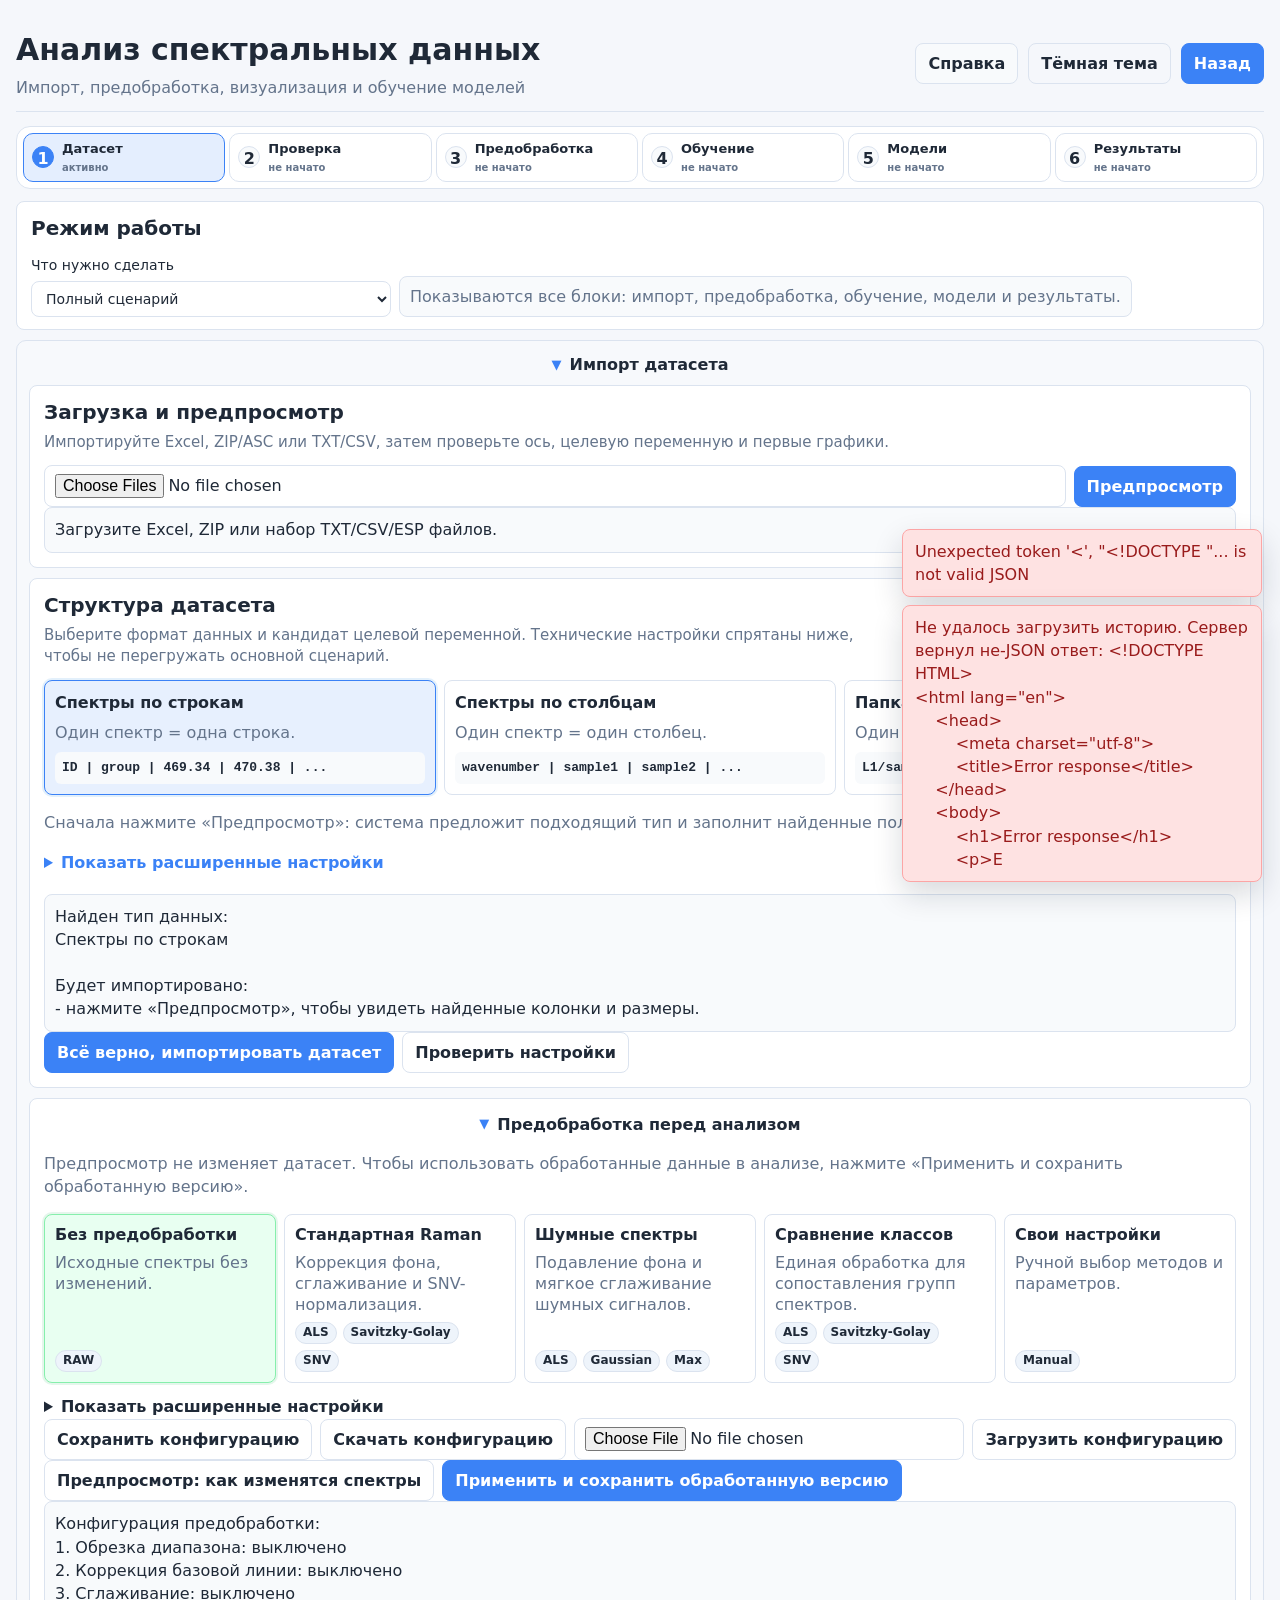
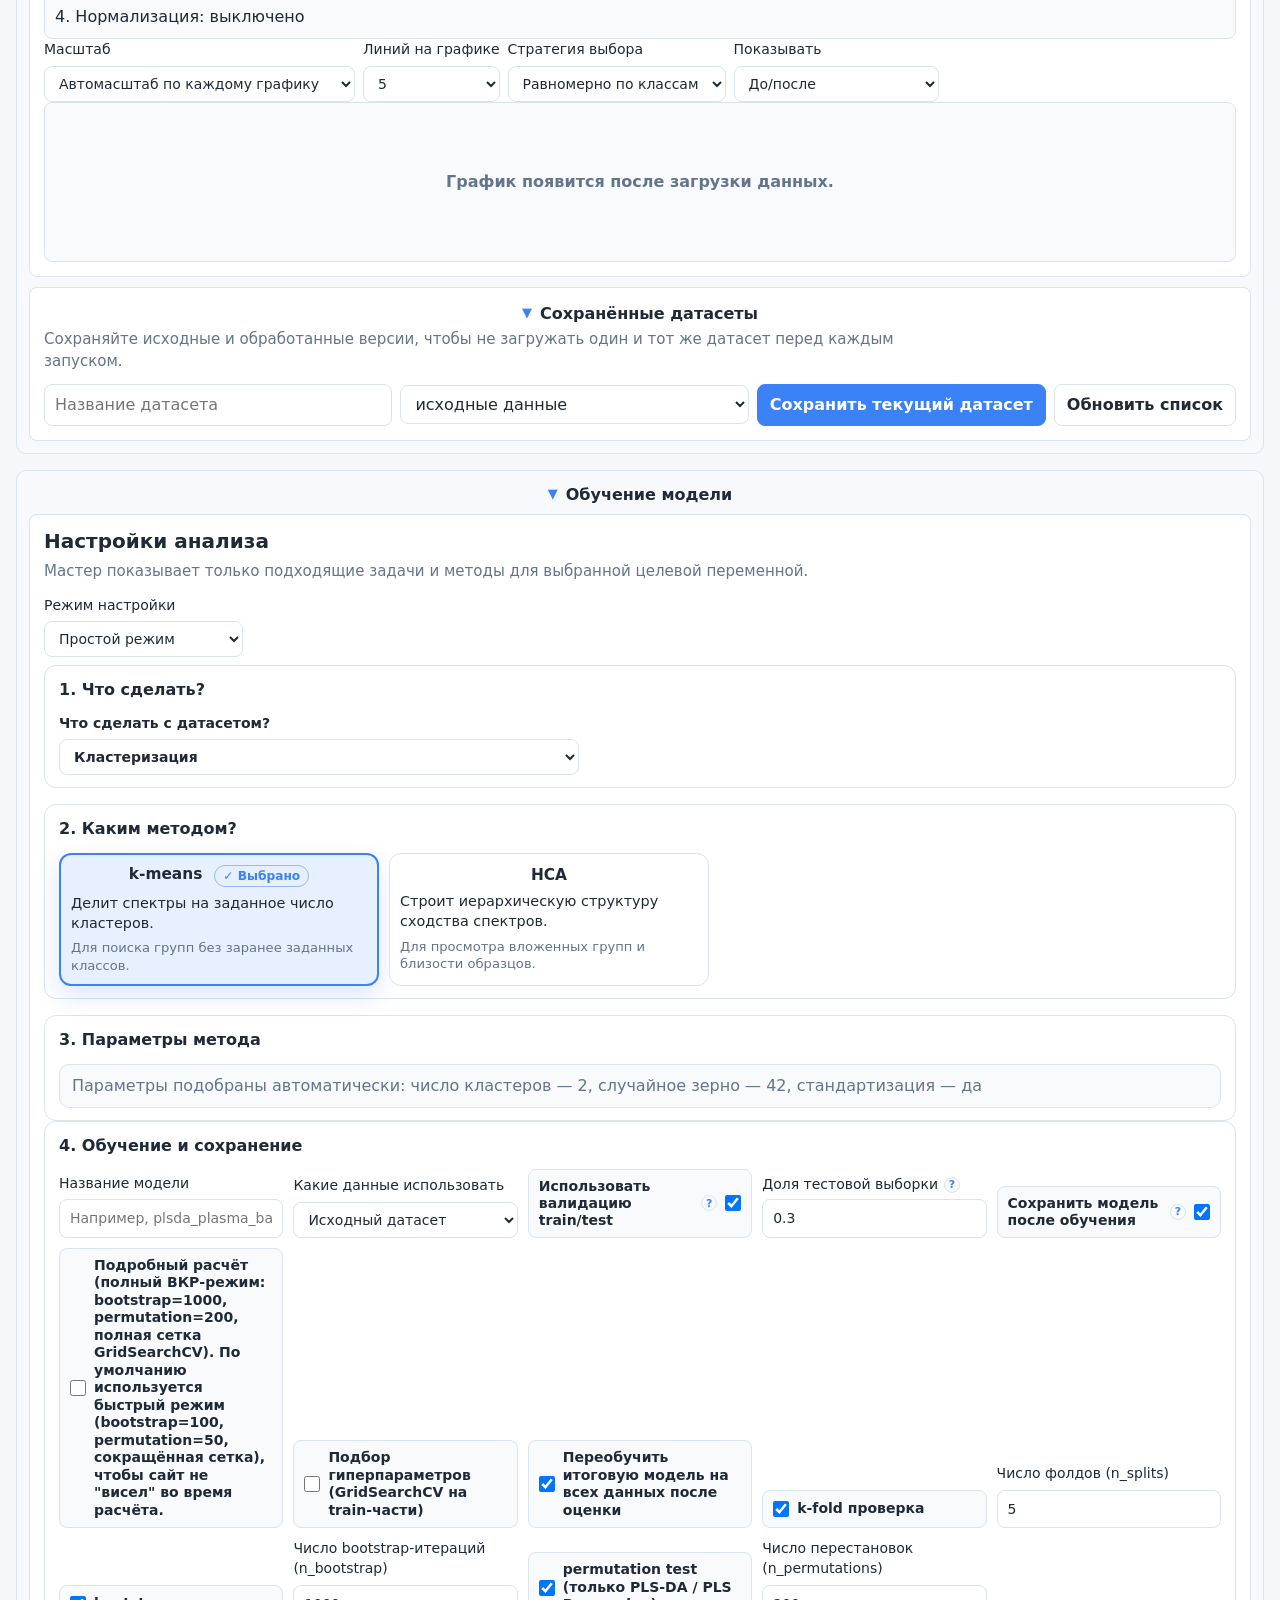
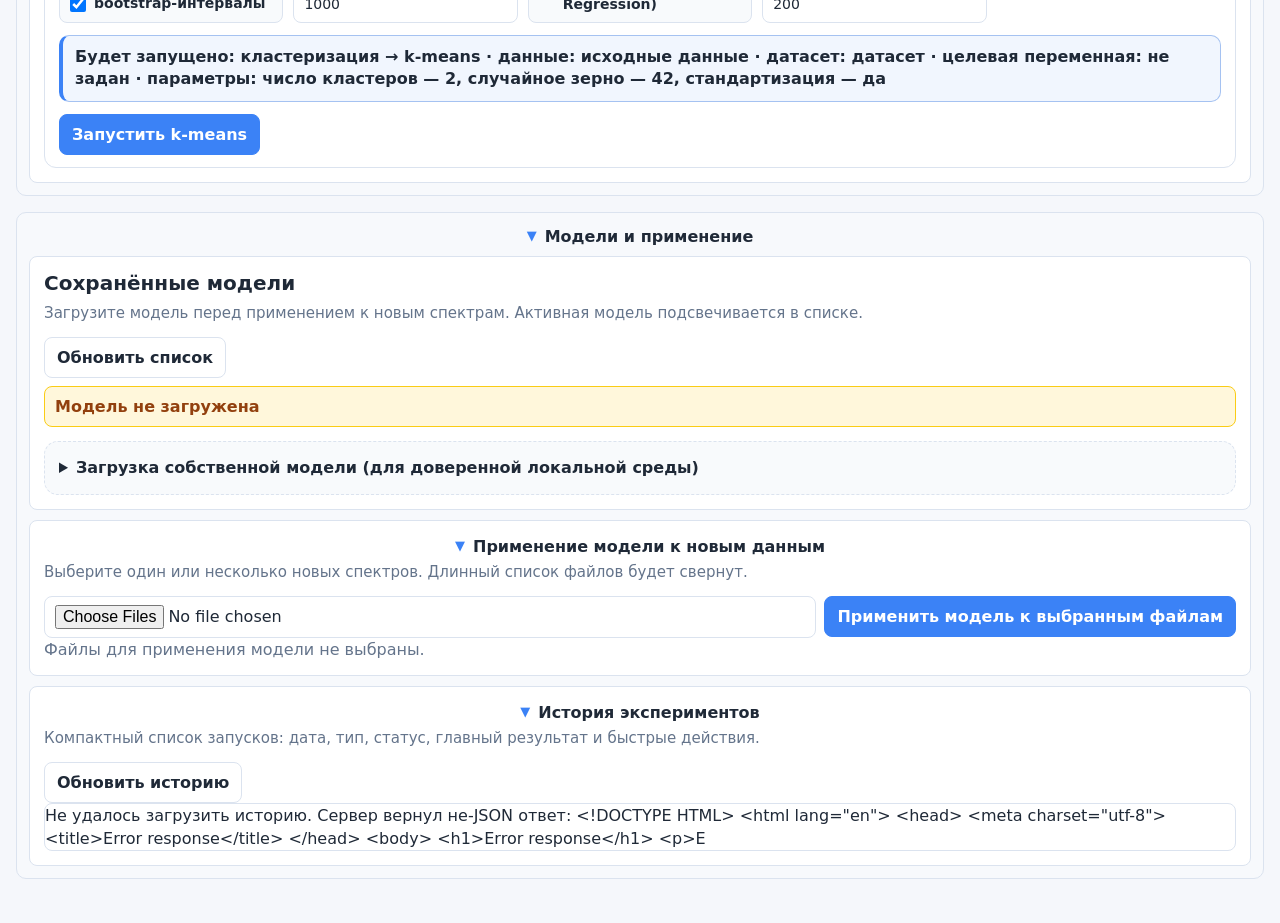
==== commit c9710a6f: "Improve analysis comparison validation, metrics and UI results" ====
--- a/templates/analysis.html
+++ b/templates/analysis.html
@@ -658,6 +658,39 @@
                     <input id="save-model-after-training" type="checkbox" checked>
                     <span>Сохранить модель после обучения</span>
                 </label>
+                <label class="check-row" id="detailed-calculation-wrap">
+                    <input id="detailed-calculation" type="checkbox">
+                    <span>Подробный расчёт (полный ВКР-режим: bootstrap=1000, permutation=200, полная сетка GridSearchCV). По умолчанию используется быстрый режим (bootstrap=100, permutation=50, сокращённая сетка), чтобы сайт не "висел" во время расчёта.</span>
+                </label>
+                <label class="check-row" id="hyperparameter-search-wrap">
+                    <input id="hyperparameter-search" type="checkbox">
+                    <span>Подбор гиперпараметров (GridSearchCV на train-части)</span>
+                </label>
+                <label class="check-row" id="refit-on-full-data-wrap">
+                    <input id="refit-on-full-data" type="checkbox" checked>
+                    <span>Переобучить итоговую модель на всех данных после оценки</span>
+                </label>
+                <label class="check-row" id="kfold-enabled-wrap">
+                    <input id="kfold-enabled" type="checkbox" checked>
+                    <span>k-fold проверка</span>
+                </label>
+                <label id="n-splits-wrap">Число фолдов (n_splits)
+                    <input id="n-splits" class="input-field" type="number" min="2" max="10" step="1" value="5">
+                </label>
+                <label class="check-row" id="bootstrap-enabled-wrap">
+                    <input id="bootstrap-enabled" type="checkbox" checked>
+                    <span>bootstrap-интервалы</span>
+                </label>
+                <label id="n-bootstrap-wrap">Число bootstrap-итераций (n_bootstrap)
+                    <input id="n-bootstrap" class="input-field" type="number" min="100" max="5000" step="100" value="1000">
+                </label>
+                <label class="check-row" id="permutation-enabled-wrap">
+                    <input id="permutation-enabled" type="checkbox" checked>
+                    <span>permutation test (только PLS-DA / PLS Regression)</span>
+                </label>
+                <label id="n-permutations-wrap">Число перестановок (n_permutations)
+                    <input id="n-permutations" class="input-field" type="number" min="20" max="2000" step="20" value="200">
+                </label>
             </div>
 
             <div id="analysis-run-summary" class="analysis-run-summary"></div>
@@ -723,16 +756,21 @@
             <div class="result-tabs" role="tablist" aria-label="Разделы результата">
                 <button type="button" class="result-tab result-tab--active" data-result-tab="summary">Сводка</button>
                 <button type="button" class="result-tab" data-result-tab="metrics">Метрики</button>
+                <button type="button" class="result-tab" data-result-tab="details">Подробности</button>
                 <button type="button" class="result-tab" data-result-tab="plots">Графики</button>
                 <button type="button" class="result-tab" data-result-tab="download">Скачать</button>
                 <button type="button" class="result-tab" data-result-tab="json">JSON</button>
             </div>
             <div class="result-panel" data-result-panel="summary">
                 <div id="result-explainer" class="result-note"></div>
+                <div id="result-summary-card" class="result-summary-card"></div>
             </div>
             <div class="result-panel" data-result-panel="metrics" style="display:none;">
                 <div id="validation-summary" class="metrics-grid"></div>
                 <div id="comparison-result" class="result-box"></div>
+            </div>
+            <div class="result-panel" data-result-panel="details" style="display:none;">
+                <div id="run-details-block" class="result-box"></div>
             </div>
             <div class="result-panel" data-result-panel="plots" style="display:none;">
                 <div id="validation-plot" class="plot-box plot-box-small"></div>
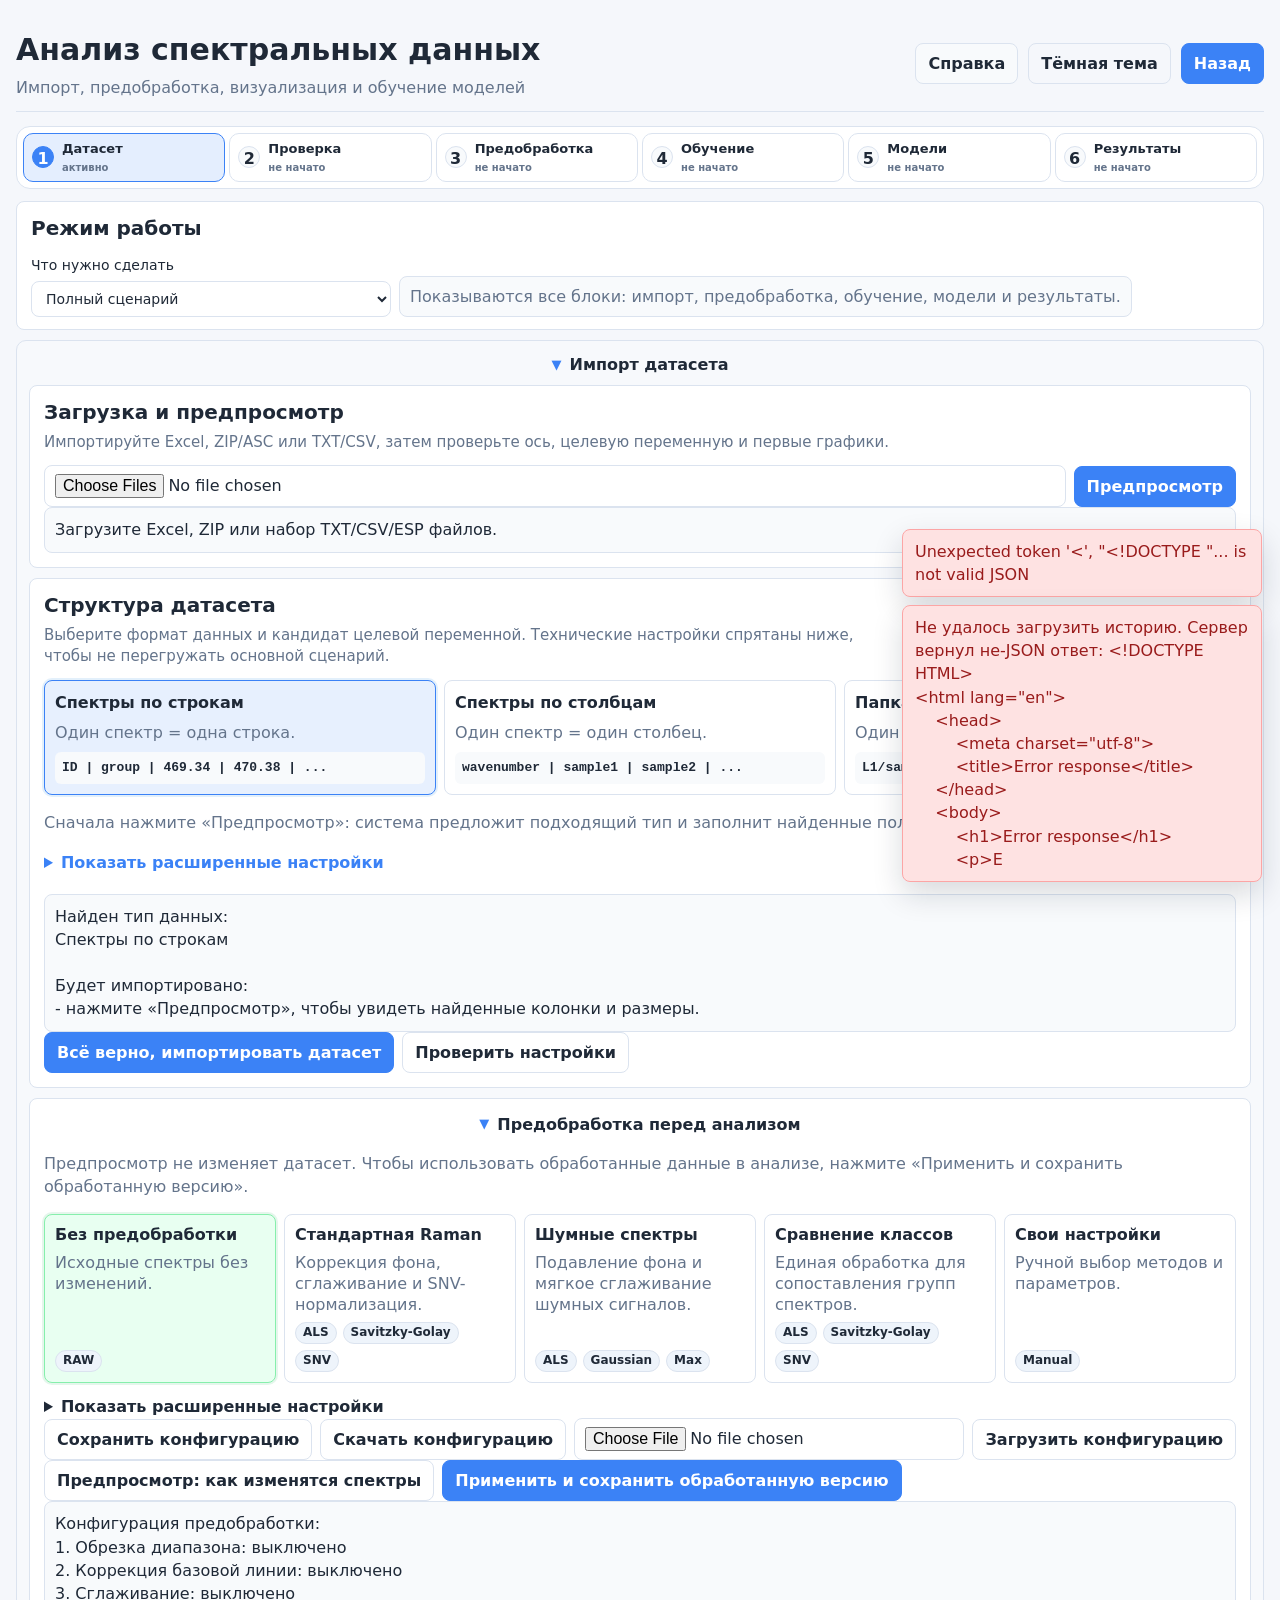
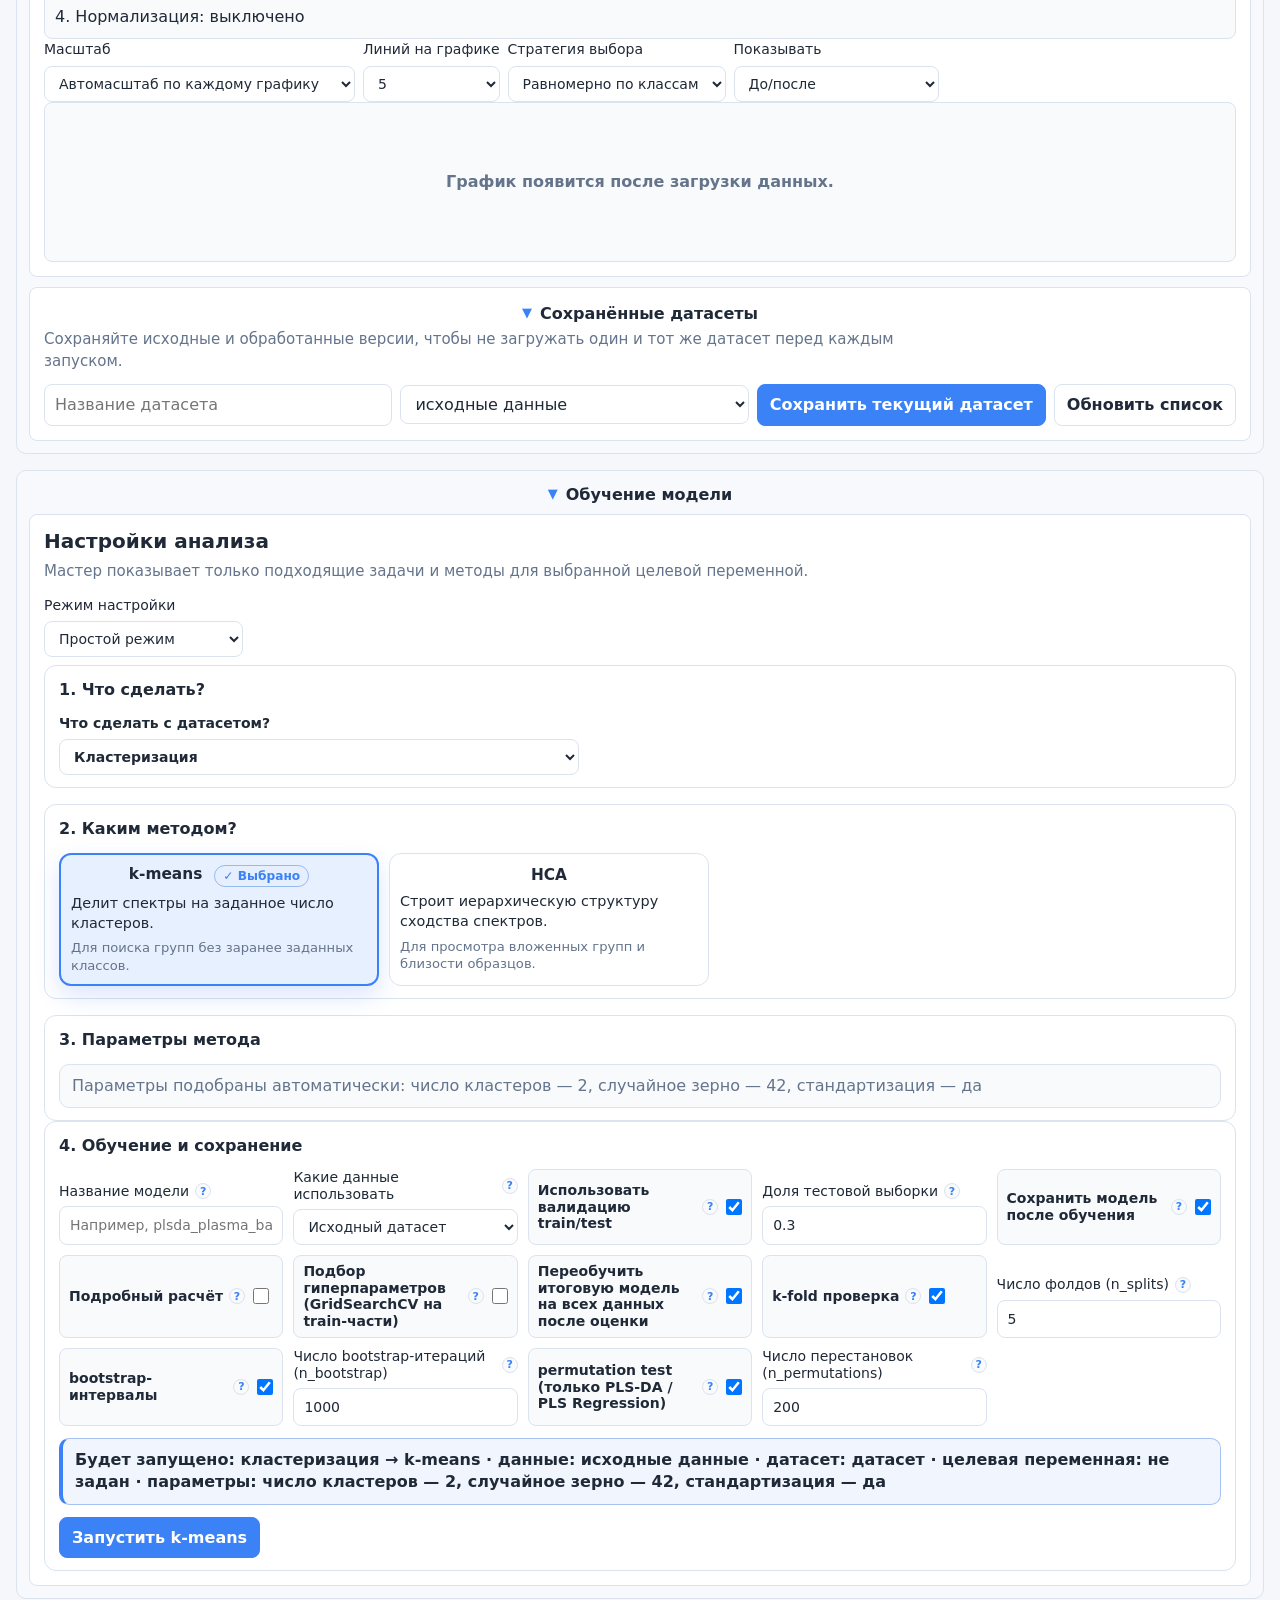
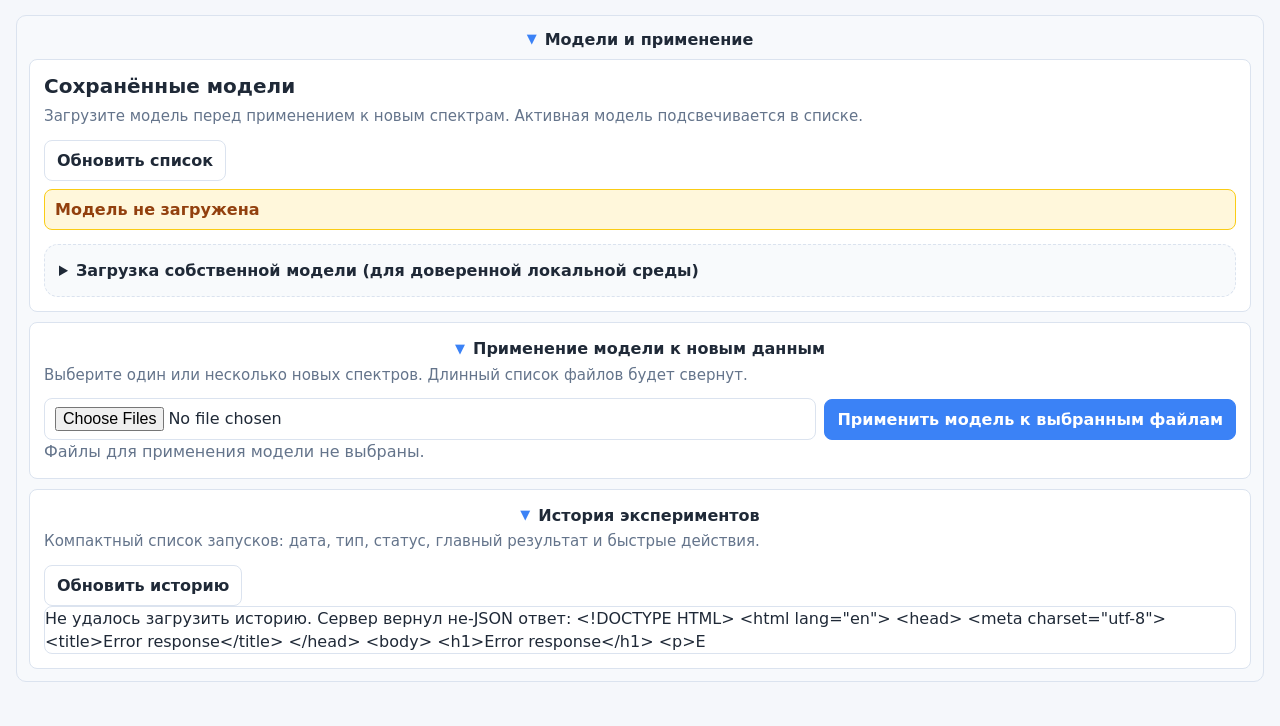
==== commit 1321965a: "Уплотнить интерфейс анализа спектральных данных" ====
--- a/templates/analysis.html
+++ b/templates/analysis.html
@@ -660,7 +660,7 @@
                 </label>
                 <label class="check-row" id="detailed-calculation-wrap">
                     <input id="detailed-calculation" type="checkbox">
-                    <span>Подробный расчёт (полный ВКР-режим: bootstrap=1000, permutation=200, полная сетка GridSearchCV). По умолчанию используется быстрый режим (bootstrap=100, permutation=50, сокращённая сетка), чтобы сайт не "висел" во время расчёта.</span>
+                    <span>Подробный расчёт</span>
                 </label>
                 <label class="check-row" id="hyperparameter-search-wrap">
                     <input id="hyperparameter-search" type="checkbox">
--- a/static/analysis.css
+++ b/static/analysis.css
@@ -611,6 +611,12 @@
     overflow-x: auto;
 }
 
+#dataset-ready-summary,
+#result-summary-card,
+#run-details-block {
+    min-height: 0;
+}
+
 .layout-cards {
     display: grid;
     grid-template-columns: repeat(auto-fit, minmax(260px, 1fr));
@@ -735,6 +741,12 @@
     line-height: 1.25;
 }
 
+.training-save-grid .check-row {
+    min-height: 36px;
+    padding: 7px 9px;
+    align-self: stretch;
+}
+
 .check-row input[type="checkbox"],
 .inline-switch input[type="checkbox"] {
     width: 16px;
@@ -748,7 +760,7 @@
 }
 
 .training-save-grid {
-    grid-template-columns: repeat(auto-fit, minmax(150px, 1fr));
+    grid-template-columns: repeat(auto-fit, minmax(190px, 1fr));
     gap: 8px;
     align-items: end;
 }
@@ -760,6 +772,12 @@
 
 .training-save-grid .input-field {
     min-height: 36px;
+}
+
+.training-save-grid .field-label-row {
+    min-height: 18px;
+    align-items: center;
+    justify-content: flex-start;
 }
 
 .training-save-grid label.is-disabled {
@@ -1329,7 +1347,8 @@
 
 .raw-json-details pre,
 .model-metadata-card pre,
-.technical-details pre {
+.technical-details pre,
+.technical-json-block pre {
     max-height: 260px;
     min-height: 0;
     margin: 8px 0 0;
@@ -1420,11 +1439,25 @@
     margin-bottom: 10px;
 }
 
+.result-summary-grid,
+.metrics-section-grid {
+    display: grid;
+    grid-template-columns: repeat(auto-fit, minmax(150px, 1fr));
+    gap: 8px;
+}
+
+.metrics-section-title {
+    grid-column: 1 / -1;
+    margin: 0 0 2px;
+    font-size: 0.95rem;
+}
+
 .metric-card {
     border: 1px solid var(--border);
     border-radius: 12px;
     padding: 12px;
     background: var(--surface);
+    min-width: 0;
 }
 
 .metric-title {
@@ -1436,6 +1469,17 @@
 .metric-value {
     font-size: 20px;
     font-weight: 700;
+    overflow-wrap: anywhere;
+}
+
+.metric-card--compact .metric-value {
+    display: -webkit-box;
+    overflow: hidden;
+    font-size: 15px;
+    line-height: 1.2;
+    text-overflow: ellipsis;
+    -webkit-line-clamp: 2;
+    -webkit-box-orient: vertical;
 }
 
 .comparison-table {
@@ -2399,3 +2443,166 @@
         grid-template-columns: 1fr;
     }
 }
+
+/* Compact analysis result refinements */
+#dataset-ready-summary.result-box,
+#comparison-result.result-box,
+#run-details-block.result-box {
+    min-height: 0;
+    padding: 0;
+    border: 0;
+    background: transparent;
+    white-space: normal;
+    overflow: visible;
+}
+
+#dataset-ready-summary .dataset-summary-grid {
+    display: grid;
+    grid-template-columns: repeat(auto-fit, minmax(180px, 1fr));
+    grid-auto-rows: max-content;
+    align-items: start;
+    gap: 8px;
+    margin: 0 0 12px;
+}
+
+#dataset-ready-summary .summary-tile {
+    align-self: start;
+    min-height: 72px;
+    max-height: 90px;
+    padding: 10px 12px;
+    display: flex;
+    flex-direction: column;
+    justify-content: center;
+}
+
+#dataset-ready-summary .summary-label {
+    font-size: 11px;
+    line-height: 1.15;
+}
+
+#dataset-ready-summary .summary-value {
+    margin-top: 8px;
+    font-size: 14px;
+    line-height: 1.25;
+    overflow-wrap: anywhere;
+    -webkit-line-clamp: 3;
+}
+
+.dataset-main-actions {
+    align-items: center;
+    gap: 8px;
+    margin-top: 10px;
+}
+
+.metrics-section-grid {
+    grid-column: 1 / -1;
+    grid-template-columns: repeat(auto-fit, minmax(170px, 1fr));
+}
+
+.metrics-section-grid .metric-card {
+    min-height: 58px;
+    padding: 8px 10px;
+}
+
+.metrics-section-grid .metric-title {
+    font-size: 12px;
+}
+
+.metrics-section-grid .metric-value {
+    font-size: 14px;
+}
+
+.table-scroll {
+    width: 100%;
+    overflow-x: auto;
+    border: 1px solid var(--border);
+    border-radius: 8px;
+    background: var(--surface);
+}
+
+.table-scroll .compact-table,
+.table-scroll .comparison-table {
+    margin: 0;
+    border: 0;
+    border-radius: 0;
+}
+
+.comparison-table.compact-table {
+    table-layout: auto;
+    min-width: 880px;
+}
+
+.comparison-table.compact-table th:first-child,
+.comparison-table.compact-table td:first-child {
+    width: auto;
+    min-width: 150px;
+}
+
+.compact-table th,
+.compact-table td,
+.comparison-table th,
+.comparison-table td {
+    height: auto;
+    line-height: 1.35;
+}
+
+.result-panel[data-result-panel="details"] {
+    padding-top: 10px;
+}
+
+.run-details-hero {
+    display: flex;
+    flex-wrap: wrap;
+    align-items: center;
+    gap: 6px 8px;
+    margin-bottom: 10px;
+    padding: 8px 10px;
+    border: 1px solid var(--border);
+    border-radius: 8px;
+    background: var(--surface);
+    font-weight: 750;
+}
+
+.run-details-hero > span {
+    min-width: 0;
+}
+
+.details-report-section,
+.method-details-block {
+    margin-top: 10px;
+    padding: 10px 12px;
+    border: 1px solid var(--border);
+    border-radius: 10px;
+    background: var(--surface);
+}
+
+.details-report-section h4,
+.method-details-block h4 {
+    margin: 0 0 8px;
+    font-size: 15px;
+}
+
+.hp-details {
+    margin-top: 8px;
+    padding: 0;
+    border: 1px solid var(--border);
+    border-radius: 8px;
+    background: var(--surface);
+    overflow: hidden;
+}
+
+.hp-details summary {
+    padding: 9px 10px;
+    background: var(--surface-2);
+}
+
+.hp-details > :not(summary) {
+    margin: 10px;
+}
+
+.technical-json-block pre,
+.technical-data-details pre {
+    max-height: 280px;
+    overflow: auto;
+    white-space: pre-wrap;
+}
